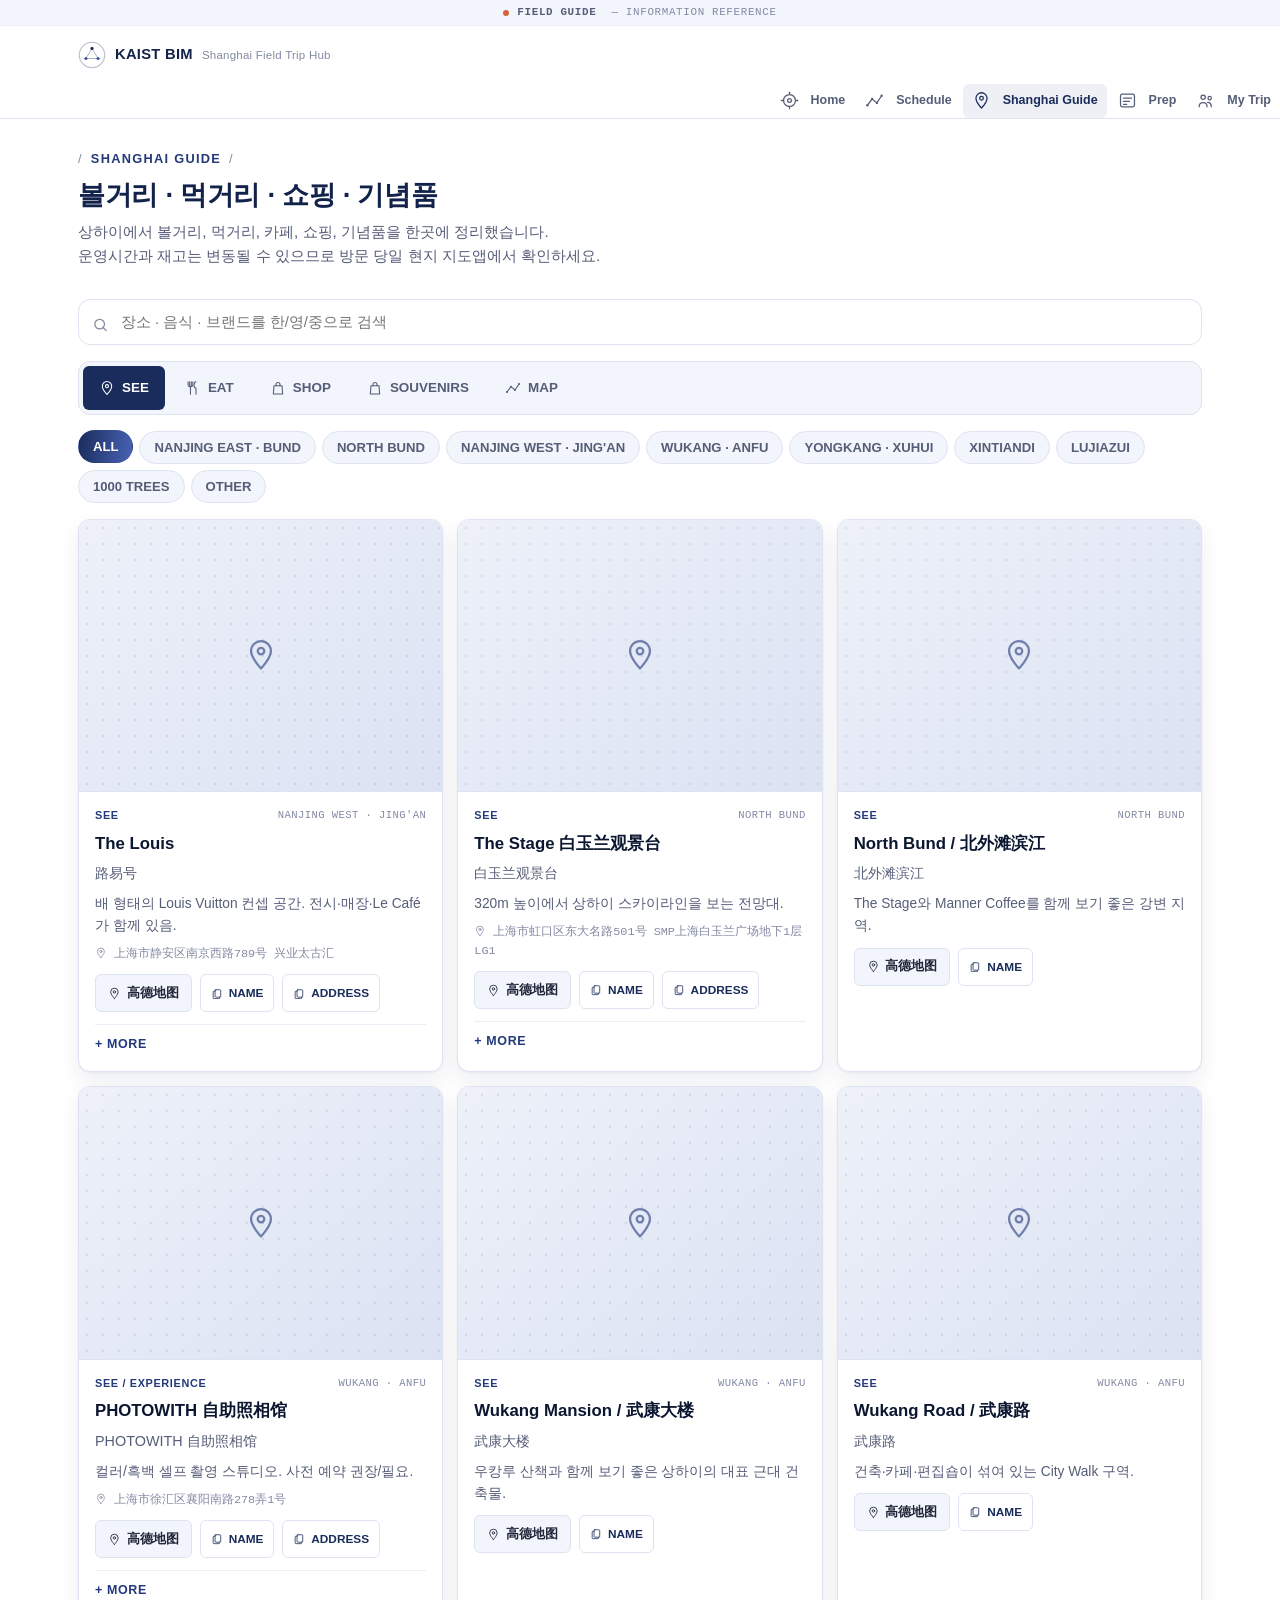
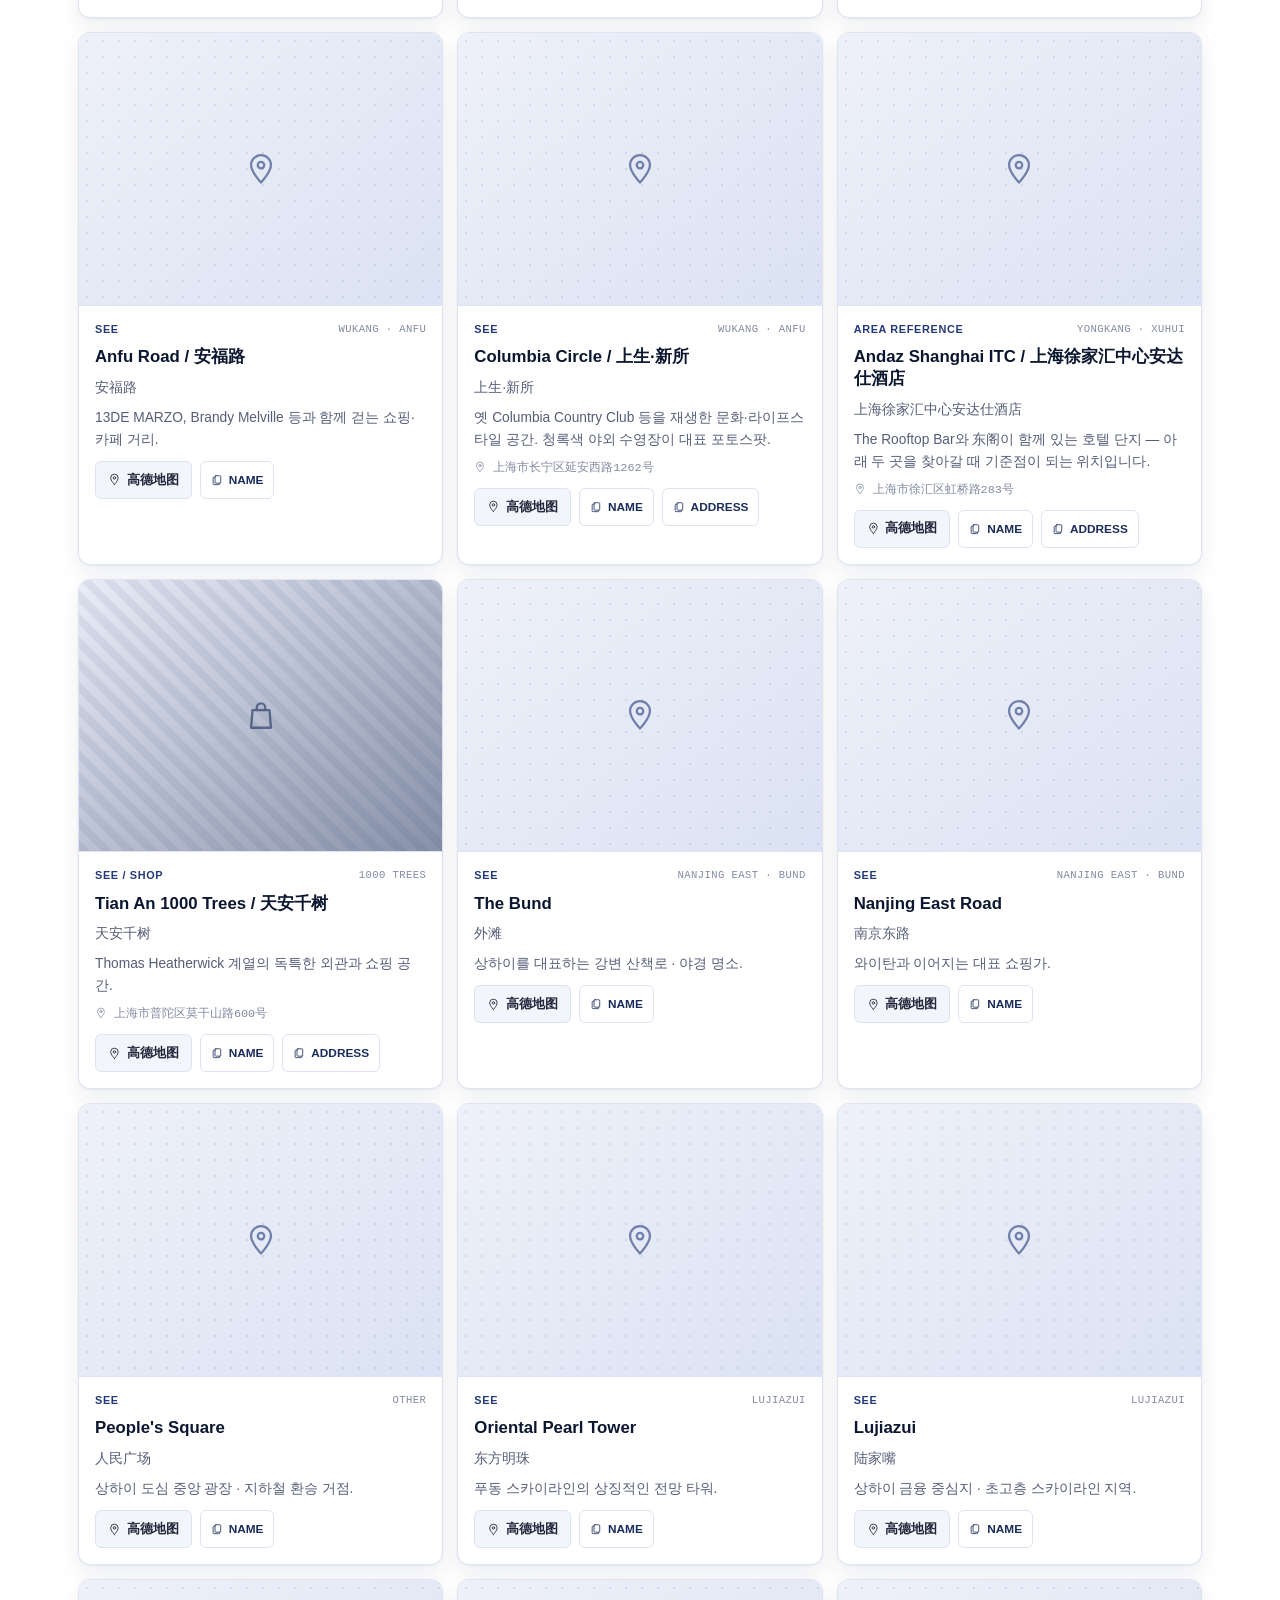
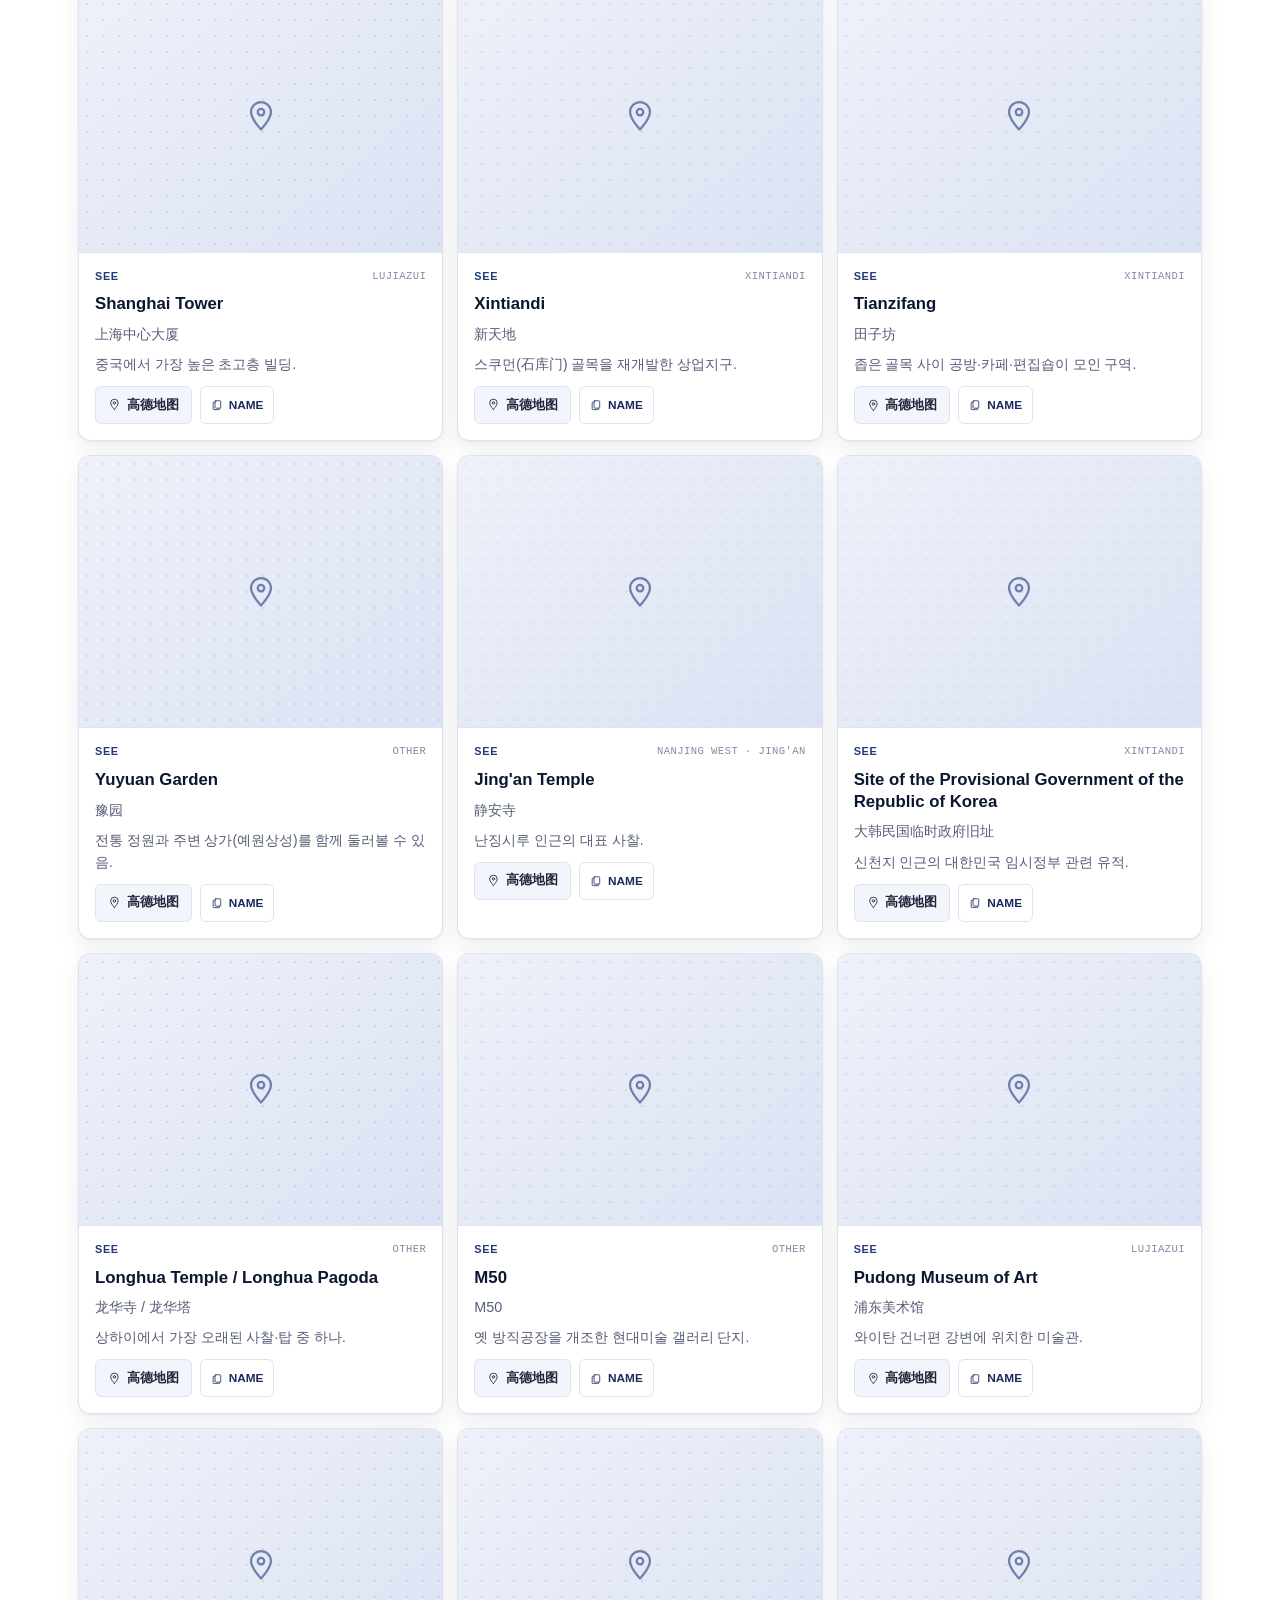
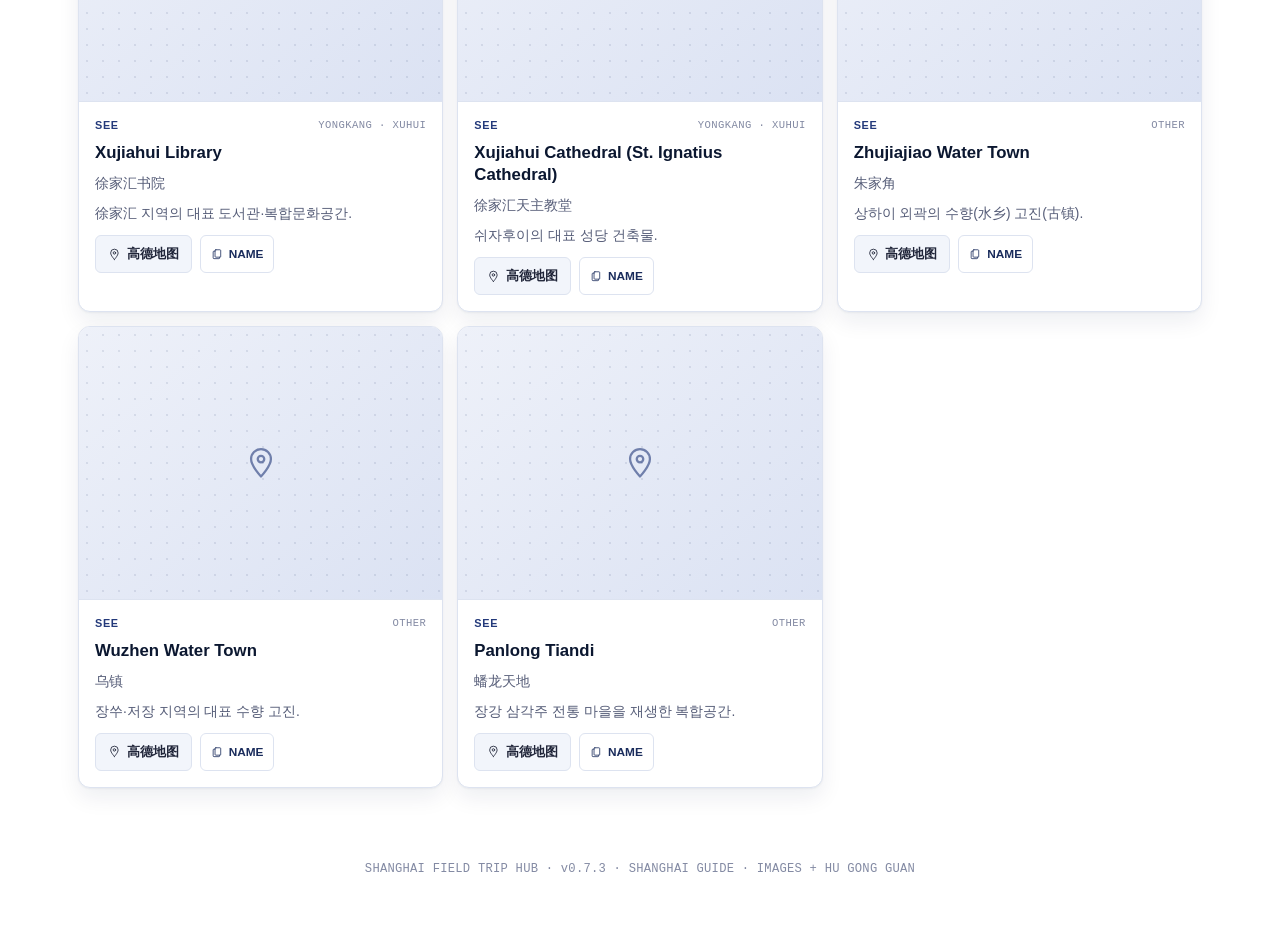
==== guide.html @ 6d6aee1d "Update Shanghai Guide to v0.7.3" ====
<!doctype html>
<html lang="ko">
<head>
<meta charset="UTF-8" />
<meta name="viewport" content="width=device-width, initial-scale=1, maximum-scale=5" />
<title>Shanghai Guide · KAIST BIM Shanghai Field Trip Hub</title>
<meta name="theme-color" content="#ffffff" />
<link rel="icon" href="data:image/svg+xml,%3Csvg xmlns=%27http://www.w3.org/2000/svg%27 viewBox=%270 0 100 100%27%3E%3Ccircle cx=%2750%27 cy=%2750%27 r=%2746%27 fill=%27%23ffffff%27 stroke=%27%231a2c5c%27 stroke-width=%274%27/%3E%3Ccircle cx=%2750%27 cy=%2730%27 r=%277%27 fill=%27%231a2c5c%27/%3E%3Ccircle cx=%2728%27 cy=%2770%27 r=%277%27 fill=%27%234863b5%27/%3E%3Ccircle cx=%2772%27 cy=%2770%27 r=%277%27 fill=%27%234863b5%27/%3E%3C/svg%3E" />
<link rel="stylesheet" href="css/style.css" />
</head>
<body data-page="guide">
<a class="skip-link" href="#main">본문 바로가기</a>

<div class="demo-strip"><span class="demo-strip__dot"></span><strong>FIELD GUIDE</strong>&nbsp;— Information Reference</div>

<header class="site-header">
  <div class="site-header__bar">
    <a class="brand" href="index.html">
      <span class="brand__mark" data-brand-mark></span>
      <span class="brand__text">KAIST BIM</span>
      <span class="brand__sub">Shanghai Field Trip Hub</span>
    </a>
    <button class="nav-toggle" data-nav-toggle aria-label="메뉴 열기" aria-expanded="false"></button>
  </div>
  <nav class="site-nav" data-site-nav aria-label="주요 메뉴"><ul class="site-nav__list"></ul></nav>
</header>

<main id="main" class="container">
  <div class="page-head">
    <div class="kicker">SHANGHAI GUIDE</div>
    <h1>볼거리 · 먹거리 · 쇼핑 · 기념품</h1>
    <p class="page-head__desc">상하이에서 볼거리, 먹거리, 카페, 쇼핑, 기념품을 한곳에 정리했습니다.<br>운영시간과 재고는 변동될 수 있으므로 방문 당일 현지 지도앱에서 확인하세요.</p>
  </div>

  <div class="guide-search">
    <span class="guide-search__icon"><svg viewBox="0 0 24 24" fill="none" stroke="currentColor" stroke-width="1.8" stroke-linecap="round"><circle cx="10.8" cy="10.8" r="6.8"/><line x1="20" y1="20" x2="15.6" y2="15.6"/></svg></span>
    <input type="search" id="guide-search" placeholder="장소 · 음식 · 브랜드를 한/영/중으로 검색" autocomplete="off" />
  </div>

  <div class="tabbar" id="guide-tabbar"></div>

  <div id="panel-see" class="tabpanel">
    <div class="filter-bar" id="see-area-filter"></div>
    <div class="guide-grid" id="see-root"></div>
  </div>

  <div id="panel-eat" class="tabpanel">
    <div class="filter-bar filter-bar--sub" id="eat-type-filter"></div>
    <div class="filter-bar" id="eat-area-filter"></div>
    <div class="guide-grid" id="eat-root"></div>
  </div>

  <div id="panel-shop" class="tabpanel">
    <div class="filter-bar" id="shop-area-filter"></div>
    <div class="guide-grid" id="shop-root"></div>
  </div>

  <div id="panel-souvenirs" class="tabpanel">
    <div class="guide-grid" id="souvenir-root"></div>
  </div>

  <div id="panel-map" class="tabpanel">
    <p class="guide-map__note">정확한 축척 지도가 아니라, 장소들의 상대적인 위치와 지역 묶음을 이해하기 위한 스케매틱 지도입니다. 핀을 누르면 해당 지역의 장소를 아래에서 볼 수 있습니다.</p>
    <div class="guide-map-wrap"><svg id="guide-map-svg" viewBox="0 0 800 560" xmlns="http://www.w3.org/2000/svg"></svg></div>
    <div id="map-result-head" class="guide-map__result-head" style="display:none;"></div>
    <div class="guide-grid" id="map-result-root"></div>
  </div>
</main>

<footer class="site-footer">SHANGHAI FIELD TRIP HUB · v0.7.3 · SHANGHAI GUIDE · IMAGES + HU GONG GUAN</footer>
<nav class="bottom-nav" data-bottom-nav aria-label="주요 메뉴 (모바일)"></nav>

<script src="js/config.js"></script>
<script src="js/data-guide.js"></script>
<script src="js/main.js"></script>
<script>
  // ============================================================
  // Shanghai Guide FINAL QA (v0.7.1) — 정보공유형 가이드
  // js/data-trip.js가 아니라 js/data-guide.js(GUIDE_SPOTS/GUIDE_SOUVENIRS/
  // GUIDE_RESEARCH_NOTES/GUIDE_RESEARCH_NOTES_EXTENDED)만 읽습니다.
  // CANDIDATE/후보/SAMPLE/TBD/VERIFY/NOT CONFIRMED 등 일정 확정 여부를
  // 뜻하는 표현은 이 화면에서 쓰지 않습니다 — Guide는 일정관리 페이지가
  // 아닙니다.
  // v0.7.1 QA 변경점: 한국어 별칭(aliases) 검색, 高德地图 URI API 링크,
  // COPY NAME/ADDRESS 버튼 분리, #spot=<id> 딥링크, 카테고리별 placeholder.
  // ============================================================

  const GUIDE_TABS = [
    { id: "see", label: "SEE", icon: "pin" },
    { id: "eat", label: "EAT", icon: "fork" },
    { id: "shop", label: "SHOP", icon: "bag" },
    { id: "souvenirs", label: "SOUVENIRS", icon: "bag" },
    { id: "map", label: "MAP", icon: "route" },
  ];

  let activeGuideTab = "see";
  let activeArea = "ALL";
  let activeEatType = "ALL";
  let searchQuery = "";
  let activeMapArea = null;

  // ---------- 검색 대상 문자열 (한/영/중 + 한국어 별칭 + 대표메뉴) ----------
  function spotSearchText(spot) {
    return [
      spot.name, spot.name_ko, spot.name_zh, spot.note, spot.tip,
      Array.isArray(spot.aliases) ? spot.aliases.join(" ") : spot.aliases,
      Array.isArray(spot.signature) ? spot.signature.join(" ") : spot.signature,
      Array.isArray(spot.keywords) ? spot.keywords.join(" ") : spot.keywords,
    ].filter(Boolean).join(" ").toLowerCase();
  }
  function matchesSearch(spot) {
    if (!searchQuery) return true;
    return spotSearchText(spot).includes(searchQuery);
  }

  // ---------- 高德地图 URI API (API KEY 없이 검색 실행) ----------
  // PC에서는 高德地图 웹 검색, 모바일에서는 설치된 高德地图 APP 실행을 시도합니다.
  // keyword는 가능하면 "중국어 상호명 + 주소"를 함께 사용합니다.
  function amapSearchUrl(spot) {
    const nameZh = spot.name_zh || "";
    const addr = spot.address || "";
    let keyword = [nameZh, addr].filter(Boolean).join(" ");
    if (!keyword) keyword = spot.name ? spot.name + " 上海" : "";
    if (!keyword) return "";
    const params = new URLSearchParams({
      keyword: keyword,
      city: "310000", // 上海 행정구역코드(adcode) — 고정값
      view: "map",
      src: "bimfieldtrip",
      callnative: "1",
    });
    return "https://uri.amap.com/search?" + params.toString();
  }

  // ---------- 사진 자리 (실제 사진 없으면 카테고리별로 구분되는 플레이스홀더) ----------
  // SEE/CAFE/RESTAURANT/DESSERT/SHOP/BAR가 서로 다른 톤(기존 navy/white
  // 팔레트 내)과 아이콘을 갖도록 구분합니다 — 모든 카드가 똑같아 보이지 않게.
  const GUIDE_PLACEHOLDER_ICON = {
    see: '<svg viewBox="0 0 24 24" fill="none" stroke="currentColor" stroke-width="1.6" stroke-linecap="round" stroke-linejoin="round"><path d="M12 21.5s7-7.3 7-12.3a7 7 0 1 0-14 0c0 5 7 12.3 7 12.3z"/><circle cx="12" cy="9.2" r="2.3"/></svg>',
    shop: '<svg viewBox="0 0 24 24" fill="none" stroke="currentColor" stroke-width="1.6" stroke-linecap="round" stroke-linejoin="round"><path d="M6 8.5h12l1 12.5H5L6 8.5z"/><path d="M9 8.5V6.8a3 3 0 0 1 6 0v1.7"/></svg>',
    restaurant: '<svg viewBox="0 0 24 24" fill="none" stroke="currentColor" stroke-width="1.6" stroke-linecap="round" stroke-linejoin="round"><path d="M7 2.5v7.5M9.4 2.5v7.5M7 10a2.4 2.4 0 0 1-2.4-2.4V2.5M9.4 10a2.4 2.4 0 0 0 2.4-2.4V2.5M8.2 10v11.5"/><path d="M16.5 2.5c-1.8 0-3 2-3 5s1.2 4.6 3 4.6V21.5"/></svg>',
    cafe: '<svg viewBox="0 0 24 24" fill="none" stroke="currentColor" stroke-width="1.6" stroke-linecap="round" stroke-linejoin="round"><path d="M4.5 8.5h13v6a5 5 0 0 1-5 5h-3a5 5 0 0 1-5-5v-6z"/><path d="M17.5 9.5h1.5a2.7 2.7 0 0 1 0 5.4h-1.2"/><path d="M8 4.2c-.6.7-.6 1.3 0 2M11.5 4.2c-.6.7-.6 1.3 0 2"/></svg>',
    dessert: '<svg viewBox="0 0 24 24" fill="none" stroke="currentColor" stroke-width="1.6" stroke-linecap="round" stroke-linejoin="round"><path d="M5 11.5h14l-1.4 8.2a1.6 1.6 0 0 1-1.6 1.3H8a1.6 1.6 0 0 1-1.6-1.3L5 11.5z"/><path d="M6.5 11.5a5.5 5.5 0 0 1 11 0"/><path d="M12 3.2v2.4M9 4.4l.6 1.6M15 4.4l-.6 1.6"/></svg>',
    bar: '<svg viewBox="0 0 24 24" fill="none" stroke="currentColor" stroke-width="1.6" stroke-linecap="round" stroke-linejoin="round"><path d="M5 4h14l-6 8.4v6.6h3M13 19h-6"/><path d="M10 12.4V19"/></svg>',
  };
  function guidePlaceholderKind(spot) {
    if (spot.tab === "eat" || (spot.tabs || []).includes("eat")) return spot.eatType || "restaurant";
    if (spot.tab === "shop" || (spot.tabs || []).includes("shop")) return "shop";
    return "see";
  }
  function guidePlaceholderHtml(spot) {
    const kind = guidePlaceholderKind(spot);
    const svg = GUIDE_PLACEHOLDER_ICON[kind] || GUIDE_PLACEHOLDER_ICON.see;
    return `<div class="guide-card__photo guide-card__photo--${kind}">${svg}</div>`;
  }
  // v0.7.3 — 재사용 라이선스가 확인된 Wikimedia Commons 사진을 직접 표시합니다. 크레딧은 사진 우하단의 작은
  // "Photo: Author · License" 한 줄이며, 누르면 Wikimedia Commons file page가 새 탭에서
  // 열립니다. image_context(예: "AREA VIEW")가 있으면 사진 좌상단에 라벨을 표시해
  // 매장 자체 사진으로 오해되지 않게 합니다.
  function guideCreditText(spot) {
    const lic = spot.image_license || "";
    const cr = spot.image_credit || "";
    // CC0 / Public Domain은 저작자 표기 의무가 없으므로 라이선스명만 간단히 표시.
    if (/^(cc0|public domain)$/i.test(lic)) return lic;
    return [cr, lic].filter(Boolean).join(" · ");
  }
  function guidePhotoHtml(spot) {
    if (!spot.image) return guidePlaceholderHtml(spot);
    const credit = guideCreditText(spot);
    const creditHtml = credit
      ? (spot.image_source_url
          ? `<a class="guide-card__credit" href="${escapeAttr(spot.image_source_url)}" target="_blank" rel="noopener noreferrer" title="Wikimedia Commons">${escapeAttr(credit)}</a>`
          : `<span class="guide-card__credit">${escapeAttr(credit)}</span>`)
      : "";
    const ctxHtml = spot.image_context
      ? `<span class="guide-card__img-context">${escapeAttr(spot.image_context)}</span>`
      : "";
    return `<div class="guide-card__photo guide-card__photo--img" data-photo-spot="${escapeAttr(spot.id)}"><img src="${escapeAttr(spot.image)}" alt="${escapeAttr(spot.image_alt || spot.name)}" loading="lazy" decoding="async" />${ctxHtml}${creditHtml}</div>`;
  }
  // 이미지 파일이 없거나 로드에 실패하면 깨진 이미지 대신 기존 category placeholder로 되돌립니다.
  document.addEventListener("error", (ev) => {
    const img = ev.target;
    if (!img || img.tagName !== "IMG") return;
    const wrap = img.closest && img.closest(".guide-card__photo--img");
    if (!wrap) return;
    const spot = GUIDE_SPOTS.find((s) => s.id === wrap.getAttribute("data-photo-spot"));
    if (spot) wrap.outerHTML = guidePlaceholderHtml(spot);
  }, true);

  // ---------- 카드 MORE(details) 안 항목들 ----------
  function guideMoreRowsHtml(spot) {
    const rows = [];
    if (spot.signature) {
      const sig = Array.isArray(spot.signature) ? spot.signature.join(" · ") : spot.signature;
      rows.push(`<div class="guide-card__more-row"><dt>대표 메뉴 · 무엇을 사는 곳</dt><dd>${sig}</dd></div>`);
    }
    if (spot.tip) rows.push(`<div class="guide-card__more-row"><dt>여행자 팁</dt><dd>${spot.tip}</dd></div>`);
    if (spot.reservationNote) rows.push(`<div class="guide-card__more-row"><dt>웨이팅 · 예약 참고</dt><dd>${spot.reservationNote}</dd></div>`);
    if (spot.hours) rows.push(`<div class="guide-card__more-row"><dt>영업시간</dt><dd>${spot.hours} <span class="text-faint">(변동 가능 · 당일 확인)</span></dd></div>`);
    if (spot.metro) rows.push(`<div class="guide-card__more-row"><dt>지하철</dt><dd>${spot.metro}</dd></div>`);
    if (spot.keywords && spot.keywords.length) rows.push(`<div class="guide-card__more-row"><dt>키워드</dt><dd>${spot.keywords.join(" · ")}</dd></div>`);
    return rows.join("");
  }

  // ---------- 공용 Guide 카드 템플릿 ----------
  function guideCardHtml(spot) {
    const mapUrl = amapSearchUrl(spot);
    const moreRows = guideMoreRowsHtml(spot);
    // COPY NAME(중국어명) / COPY ADDRESS(주소) — 없는 값은 버튼 자체를 숨김.
    // 택시기사님께 보여주거나 현지 지도앱 검색에 바로 쓸 수 있도록 분리.
    const copyButtons = [
      spot.name_zh ? `<button class="copy-btn copy-btn--sm" type="button" data-copy="${escapeAttr(spot.name_zh)}">${icon("copy")}<span>NAME</span></button>` : "",
      spot.address ? `<button class="copy-btn copy-btn--sm" type="button" data-copy="${escapeAttr(spot.address)}">${icon("copy")}<span>ADDRESS</span></button>` : "",
    ].filter(Boolean).join("");
    return `
      <article class="guide-card" id="card-${escapeAttr(spot.id)}">
        ${guidePhotoHtml(spot)}
        <div class="guide-card__body">
          <div class="guide-card__top">
            <div class="guide-card__category">${spot.category}</div>
            <div class="guide-card__area">${spot.area}</div>
          </div>
          <div class="guide-card__name">${spot.name}</div>
          ${spot.name_zh ? `<div class="guide-card__name-zh">${spot.name_zh}</div>` : ""}
          ${spot.note ? `<div class="guide-card__note">${spot.note}</div>` : ""}
          ${spot.address ? `<div class="guide-card__addr">${icon("pin")} ${spot.address}</div>` : ""}
          <div class="guide-card__actions">
            ${mapUrl ? `<a class="btn btn--sm" href="${mapUrl}" target="_blank" rel="noopener">${icon("pin")}<span>高德地图</span></a>` : ""}
            ${copyButtons}
          </div>
          ${moreRows ? `<details class="guide-card__more"><summary>&nbsp;</summary><div class="guide-card__more-body">${moreRows}</div></details>` : ""}
        </div>
      </article>
    `;
  }

  function emptyBoxHtml(msg) {
    return `<div class="placeholder-box">${msg}</div>`;
  }

  // ---------- AREA 필터 바 (SEE/EAT/SHOP 공용) ----------
  function areaFilterBarHtml() {
    return ["ALL", ...AREA_CLUSTERS.map((c) => c.id), AREA_OTHER].map(
      (a) => `<button class="filter-chip ${a === activeArea ? "is-active" : ""}" data-area="${escapeAttr(a)}" type="button"><span>${a}</span></button>`
    ).join("");
  }
  function renderAreaFilterBars() {
    ["see-area-filter", "eat-area-filter", "shop-area-filter"].forEach((elId) => {
      const el = document.getElementById(elId);
      if (!el) return;
      el.innerHTML = areaFilterBarHtml();
      el.querySelectorAll("[data-area]").forEach((btn) => {
        btn.addEventListener("click", () => { activeArea = btn.getAttribute("data-area"); renderAreaFilterBars(); renderActiveTabList(); });
      });
    });
  }

  // ---------- EAT 서브필터 ----------
  function renderEatTypeFilter() {
    const el = document.getElementById("eat-type-filter");
    el.innerHTML = EAT_TYPES.map(
      (t) => `<button class="filter-chip ${t === activeEatType ? "is-active" : ""}" data-eat-type="${t}" type="button">${icon("fork")}<span>${t}</span></button>`
    ).join("");
    el.querySelectorAll("[data-eat-type]").forEach((btn) => {
      btn.addEventListener("click", () => { activeEatType = btn.getAttribute("data-eat-type"); renderEatTypeFilter(); renderEat(); });
    });
  }

  // ---------- 탭별 목록 필터링 + 렌더 ----------
  function spotsForTab(tabId) {
    return GUIDE_SPOTS.filter((s) => (s.tabs || [s.tab]).includes(tabId));
  }
  function applyAreaFilter(list) {
    if (activeArea === "ALL") return list;
    return list.filter((s) => s.area === activeArea);
  }
  function applySearch(list) {
    return list.filter(matchesSearch);
  }

  function renderSee() {
    let list = applySearch(applyAreaFilter(spotsForTab("see")));
    document.getElementById("see-root").innerHTML = list.length ? list.map(guideCardHtml).join("") : emptyBoxHtml("조건에 맞는 장소가 없습니다.");
  }
  function renderEat() {
    let list = spotsForTab("eat");
    if (activeEatType !== "ALL") list = list.filter((s) => (s.eatType || "").toUpperCase() === activeEatType);
    list = applySearch(applyAreaFilter(list));
    document.getElementById("eat-root").innerHTML = list.length ? list.map(guideCardHtml).join("") : emptyBoxHtml("조건에 맞는 식당·카페가 없습니다.");
  }
  function renderShop() {
    let list = applySearch(applyAreaFilter(spotsForTab("shop")));
    document.getElementById("shop-root").innerHTML = list.length ? list.map(guideCardHtml).join("") : emptyBoxHtml("조건에 맞는 매장이 없습니다.");
  }

  // ---------- SOUVENIRS ----------
  function souvenirCardHtml(item) {
    const shops = (item.shop_ids || []).map((id) => GUIDE_SPOTS.find((s) => s.id === id)).filter(Boolean);
    return `
      <article class="guide-card">
        <div class="guide-card__body">
          <div class="guide-card__top">
            <div class="guide-card__category">SOUVENIR</div>
          </div>
          <div class="guide-card__name">${item.name}</div>
          ${item.note ? `<div class="guide-card__note">${item.note}</div>` : ""}
          <div class="guide-card__note">${shops.length ? "구매처: " + shops.map((s) => s.name).join(", ") : "구매처: 상하이 현지 매장 (지점은 방문 당일 확인)"}</div>
        </div>
      </article>
    `;
  }
  function renderSouvenirs() {
    const q = searchQuery;
    const list = GUIDE_SOUVENIRS.filter((item) => !q || (item.name + " " + (item.note || "")).toLowerCase().includes(q));
    document.getElementById("souvenir-root").innerHTML = list.length ? list.map(souvenirCardHtml).join("") : emptyBoxHtml("조건에 맞는 기념품이 없습니다.");
  }

  // ---------- MAP ----------
  function renderGuideMap() {
    const svg = document.getElementById("guide-map-svg");
    const pins = AREA_CLUSTERS.map((c) => {
      const count = GUIDE_SPOTS.filter((s) => s.area === c.id).length;
      const active = activeMapArea === c.id ? "is-active" : "";
      return `
        <g class="guide-map__pin ${active}" data-map-area="${escapeAttr(c.id)}">
          <circle class="dot" cx="${c.x}" cy="${c.y}" r="9"/>
          <text class="pin-label" x="${c.x}" y="${c.y - 16}" text-anchor="middle">${c.label}</text>
          <text class="pin-count" x="${c.x}" y="${c.y + 24}" text-anchor="middle">${count}곳</text>
        </g>`;
    }).join("");
    svg.innerHTML = `
      <rect x="0" y="0" width="800" height="560" fill="none"/>
      <path d="M 120 60 C 260 120, 560 90, 700 220 C 760 300, 620 430, 420 480 C 260 520, 120 460, 90 340 C 70 220, 90 120, 120 60 Z" fill="#eef1f9" stroke="#dde3f0" stroke-width="1.5"/>
      <path d="M 560 60 L 620 500" stroke="#c9d3ea" stroke-width="10" opacity="0.6"/>
      ${pins}
    `;
    svg.querySelectorAll("[data-map-area]").forEach((g) => {
      g.addEventListener("click", () => {
        const area = g.getAttribute("data-map-area");
        activeMapArea = activeMapArea === area ? null : area;
        renderGuideMap();
        renderMapResult();
      });
    });
  }
  function renderMapResult() {
    const head = document.getElementById("map-result-head");
    const root = document.getElementById("map-result-root");
    if (!activeMapArea) {
      head.style.display = "none";
      root.innerHTML = "";
      return;
    }
    head.style.display = "block";
    head.textContent = activeMapArea + " · 이 지역의 장소";
    const list = GUIDE_SPOTS.filter((s) => s.area === activeMapArea);
    root.innerHTML = list.length ? list.map(guideCardHtml).join("") : emptyBoxHtml("이 지역에 등록된 장소가 없습니다.");
  }

  // ---------- 탭 전환 ----------
  function renderGuideTabbar() {
    const el = document.getElementById("guide-tabbar");
    el.innerHTML = GUIDE_TABS.map((t) => `<button class="tabbar__btn ${t.id === activeGuideTab ? "is-active" : ""}" data-guide-tab="${t.id}" type="button">${icon(t.icon)}<span>${t.label}</span></button>`).join("");
    el.querySelectorAll("[data-guide-tab]").forEach((btn) => {
      btn.addEventListener("click", () => { activeGuideTab = btn.getAttribute("data-guide-tab"); location.hash = activeGuideTab; showActiveGuidePanel(); });
    });
  }
  function showActiveGuidePanel() {
    document.querySelectorAll(".tabpanel").forEach((p) => p.classList.remove("is-active"));
    const panel = document.getElementById("panel-" + activeGuideTab);
    if (panel) panel.classList.add("is-active");
    renderGuideTabbar();
  }
  function renderActiveTabList() {
    if (activeGuideTab === "see") renderSee();
    else if (activeGuideTab === "eat") renderEat();
    else if (activeGuideTab === "shop") renderShop();
    else if (activeGuideTab === "souvenirs") renderSouvenirs();
  }

  // ---------- 특정 spot 딥링크 (#spot=<id>) ----------
  // 향후 Schedule 등 다른 화면에서 실제 확정 장소를 Guide 카드로 바로 연결할 때
  // 쓰기 위한 준비입니다. 이번 라운드에서 Schedule 쪽에 실제로 링크를 걸지는
  // 않았습니다 — Guide 쪽 지원만 미리 만들어 둡니다.
  function goToSpotDeepLink(spotId) {
    const spot = GUIDE_SPOTS.find((s) => s.id === spotId);
    if (!spot) return false;
    const tab = (spot.tabs || [spot.tab])[0];
    if (!["see", "eat", "shop"].includes(tab)) return false;

    activeGuideTab = tab;
    activeArea = "ALL"; // area 필터에 가려 안 보이는 일이 없도록 초기화
    if (tab === "eat") activeEatType = "ALL";

    renderAreaFilterBars();
    renderEatTypeFilter();
    renderActiveTabList();
    showActiveGuidePanel();

    requestAnimationFrame(() => {
      const el = document.getElementById("card-" + spotId);
      if (!el) return;
      el.scrollIntoView({ behavior: "smooth", block: "center" });
      el.classList.add("is-deep-linked");
      setTimeout(() => el.classList.remove("is-deep-linked"), 2200);
    });
    return true;
  }

  function handleHashRoute() {
    const raw = (location.hash || "#see").replace("#", "");
    if (raw.indexOf("spot=") === 0) {
      const spotId = decodeURIComponent(raw.slice("spot=".length));
      if (goToSpotDeepLink(spotId)) return;
    }
    activeGuideTab = GUIDE_TABS.some((t) => t.id === raw) ? raw : "see";
    showActiveGuidePanel();
  }

  function initGuide() {
    renderAreaFilterBars();
    renderEatTypeFilter();
    renderSee();
    renderEat();
    renderShop();
    renderSouvenirs();
    renderGuideMap();
    renderMapResult();
    handleHashRoute();

    document.getElementById("guide-search").addEventListener("input", (e) => {
      searchQuery = e.target.value.trim().toLowerCase();
      renderSee(); renderEat(); renderShop(); renderSouvenirs();
    });

    // #see / #eat / #shop / #souvenirs / #map 기존 동작 + #spot=<id> 딥링크 모두 지원
    window.addEventListener("hashchange", handleHashRoute);
  }

  document.addEventListener("DOMContentLoaded", initGuide);
</script>
</body>
</html>
---- css/style.css ----
/* ==========================================================================
   SHANGHAI FIELD TRIP HUB — "BIO EXPEDITION OS" design system (v0.3)

   Concept: KAIST BIM students on a Bio Innovation field expedition to
   Shanghai. Visual language = precision grid + molecular network (BIM) +
   travel route / boarding pass (Field Trip) + skyline silhouette (Shanghai).

   v0.3: "Bright KAIST BIM Shanghai Field Guide" — White canvas + Navy as the
   single dominant color, thin lines, clean sans typography. Monospace is
   now reserved for small metadata only (DAY 02 / DEMO / TBD / times / counts).
   No external fonts/icons/CDN — system font stack + inline SVG only.
   ========================================================================== */

:root {
  /* ---- Core surfaces (white canvas) ---- */
  --bg: #ffffff;
  --bg-soft: #f2f5fb;
  --surface: #ffffff;
  --line: #dde3f0;
  --line-soft: #ebeef7;

  /* ---- Navy (the one dominant color) ---- */
  --navy-950: #0b1730;
  --navy-900: #12224a;
  --navy-800: #1a2c5c;
  --navy-700: #23397a;
  --navy-600: #2c4590;
  --navy-500: #4863b5;

  /* ---- Ink (body text, dark gray-navy) ---- */
  --ink: #1f2438;
  --ink-dim: #565d78;
  --ink-faint: #838aa3;

  /* ---- Signal colors (kept as aliases so existing rules/inline styles
     resolve to the new palette without touching every reference) ---- */
  --violet: var(--navy-700);
  --violet-strong: var(--navy-800);
  --cyan: var(--navy-700);
  --coral: #d9603f;
  --mint: #1f8f63;
  --amber: #b9790a;

  --grad-signal: linear-gradient(100deg, var(--navy-800) 0%, var(--navy-500) 100%);

  /* ---- Status ---- */
  --confirmed: var(--mint);
  --confirmed-bg: rgba(31, 143, 99, 0.10);
  --tbd: var(--amber);
  --tbd-bg: rgba(185, 121, 10, 0.10);
  --demo: #5b6278;
  --demo-bg: #eef0f6;

  --radius-sm: 6px;
  --radius-md: 12px;
  --radius-lg: 22px;

  --shadow-card: 0 1px 2px rgba(20,32,70,0.05), 0 10px 22px rgba(20,32,70,0.07);
  --shadow-lift: 0 16px 34px rgba(20,32,70,0.16);

  --header-h: 58px;
  --strip-h: 26px;
  --bottom-nav-h: 62px;
  --max-width: 1160px;

  --font-display: -apple-system, BlinkMacSystemFont, "Segoe UI", "Apple SD Gothic Neo",
    "Malgun Gothic", "Noto Sans KR", "PingFang SC", "Microsoft YaHei", Arial, sans-serif;
  --font-mono: ui-monospace, "SF Mono", "Cascadia Mono", "JetBrains Mono", Consolas,
    "Noto Sans Mono CJK KR", monospace;
}

* { box-sizing: border-box; }
html { -webkit-text-size-adjust: 100%; scroll-behavior: smooth; }

/* Default inline-icon sizing: every ICONS[] svg (viewBox 0 0 24 24) scales with
   its surrounding text unless a more specific rule below overrides it. */
svg { width: 1em; height: 1em; flex-shrink: 0; display: inline-block; vertical-align: -0.15em; }

body {
  margin: 0;
  font-family: var(--font-display);
  background: var(--bg);
  color: var(--ink);
  line-height: 1.6;
  font-size: 16px;
  padding-bottom: calc(var(--bottom-nav-h) + 24px);
}
@media (min-width: 860px) { body { padding-bottom: 40px; } }

a { color: inherit; }
h1, h2, h3, h4 { line-height: 1.2; margin: 0 0 8px; letter-spacing: -0.01em; }
p { margin: 0 0 12px; }
ul { margin: 0; padding-left: 1.1em; }
button, input, select { font-family: inherit; font-size: 1rem; color: inherit; }
::selection { background: var(--navy-700); color: #fff; }

.container { max-width: var(--max-width); margin: 0 auto; padding: 0 18px; }
.mono { font-family: var(--font-mono); }
.text-muted { color: var(--ink-dim); }
.text-faint { color: var(--ink-faint); }
.mt-0 { margin-top: 0; }

.skip-link {
  position: absolute; left: -999px; top: 0;
  background: var(--navy-800); color: #fff; padding: 10px 16px;
  border-radius: 0 0 8px 0; z-index: 300;
}
.skip-link:focus { left: 0; }

/* ---------- DEMO strip (site-wide, slim) ---------- */
.demo-strip {
  height: var(--strip-h);
  display: flex; align-items: center; justify-content: center;
  background: var(--bg-soft);
  border-bottom: 1px solid var(--line-soft);
  font-family: var(--font-mono);
  font-size: 0.68rem;
  letter-spacing: 0.06em;
  color: var(--ink-faint);
  text-transform: uppercase;
  gap: 8px;
  position: sticky; top: 0; z-index: 101;
}
.demo-strip__dot {
  width: 6px; height: 6px; border-radius: 50%;
  background: var(--coral);
  animation: pulse-dot 2.2s ease-in-out infinite;
  flex-shrink: 0;
}
.demo-strip strong { color: var(--ink-dim); font-weight: 700; }

/* ---------- Header / Nav ---------- */
.site-header {
  position: sticky; top: var(--strip-h); z-index: 100;
  background: rgba(255, 255, 255, 0.9);
  backdrop-filter: blur(10px);
  border-bottom: 1px solid var(--line);
}
.site-header__bar {
  max-width: var(--max-width); margin: 0 auto; height: var(--header-h);
  display: flex; align-items: center; justify-content: space-between;
  padding: 0 18px; gap: 12px;
}
.brand { display: flex; align-items: center; gap: 9px; text-decoration: none; min-width: 0; color: var(--navy-900); }
.brand__mark {
  width: 28px; height: 28px; flex-shrink: 0;
  display: flex; align-items: center; justify-content: center;
}
.brand__mark svg { width: 100%; height: 100%; }
.brand__text {
  font-weight: 800; font-size: 0.92rem; letter-spacing: 0.02em;
  color: var(--navy-900); white-space: nowrap;
  text-transform: uppercase;
}
.brand__sub {
  display: none; color: var(--ink-faint); font-size: 0.72rem;
  letter-spacing: 0.02em;
}

.nav-toggle {
  display: inline-flex; align-items: center; justify-content: center;
  width: 42px; height: 42px; border-radius: var(--radius-sm);
  border: 1px solid var(--line); background: var(--bg-soft);
  cursor: pointer; color: var(--navy-800);
}
.nav-toggle svg { width: 19px; height: 19px; }

.site-nav {
  display: none; position: absolute; top: var(--header-h); left: 0; right: 0;
  background: var(--surface); border-bottom: 1px solid var(--line);
  box-shadow: var(--shadow-lift);
}
.site-nav.is-open { display: block; }
.site-nav__list { list-style: none; margin: 0; padding: 8px; display: flex; flex-direction: column; gap: 2px; }
.site-nav__link {
  display: flex; align-items: center; gap: 12px; padding: 13px 14px;
  border-radius: var(--radius-sm); text-decoration: none; color: var(--ink-dim);
  font-weight: 700; font-size: 0.94rem;
}
.site-nav__link:hover { background: var(--bg-soft); color: var(--ink); }
.site-nav__link.is-active {
  background: var(--demo-bg); color: var(--navy-800);
}
.site-nav__icon { width: 19px; height: 19px; flex-shrink: 0; display: flex; }
.site-nav__icon svg { width: 100%; height: 100%; }
.site-nav__num { font-family: var(--font-mono); font-size: 0.7rem; color: var(--ink-faint); margin-left: auto; }

@media (min-width: 860px) {
  .brand__sub { display: inline; }
  .nav-toggle { display: none; }
  .site-nav { display: block; position: static; border-bottom: none; box-shadow: none; background: none; }
  .site-nav__list { flex-direction: row; flex-wrap: wrap; justify-content: flex-end; padding: 0; gap: 2px; }
  .site-nav__link { padding: 7px 9px; font-size: 0.78rem; white-space: nowrap; }
  .site-nav__num { display: none; }
}

/* ---------- Bottom nav (mobile field-use quick access) ---------- */
.bottom-nav {
  position: fixed; bottom: 0; left: 0; right: 0; z-index: 100;
  display: flex; justify-content: space-around;
  background: rgba(255, 255, 255, 0.94);
  backdrop-filter: blur(10px);
  border-top: 1px solid var(--line);
  padding: 6px 6px calc(6px + env(safe-area-inset-bottom, 0px));
}
.bottom-nav__link {
  flex: 1; display: flex; flex-direction: column; align-items: center; gap: 3px;
  padding: 6px 2px; text-decoration: none; color: var(--ink-faint);
  font-size: 0.66rem; font-weight: 700; letter-spacing: 0.02em; text-transform: uppercase;
  border-radius: var(--radius-sm); position: relative;
}
.bottom-nav__link svg { width: 21px; height: 21px; }
.bottom-nav__link.is-active { color: var(--navy-800); }
.bottom-nav__link.is-active::before {
  content: ""; position: absolute; top: -6px; width: 16px; height: 2px;
  border-radius: 2px; background: var(--navy-800);
}
@media (min-width: 860px) { .bottom-nav { display: none; } }

/* ---------- Kicker / page head ---------- */
.page-head { padding: 26px 0 14px; position: relative; }
.kicker {
  display: inline-flex; align-items: center; gap: 8px;
  font-size: 0.8rem; font-weight: 700;
  letter-spacing: 0.1em; text-transform: uppercase;
  color: var(--navy-700); margin-bottom: 10px;
}
.kicker::before, .kicker::after { content: "/"; color: var(--ink-faint); font-weight: 400; }
.page-head h1 {
  font-size: 1.7rem; font-weight: 800; letter-spacing: -0.01em; color: var(--navy-900);
}
.page-head__desc { color: var(--ink-dim); font-size: 0.95rem; max-width: 62ch; }

/* ---------- Numbered manifest section headers ---------- */
.manifest-title {
  display: flex; align-items: baseline; gap: 10px;
  font-weight: 800;
  font-size: 0.9rem; letter-spacing: 0.02em; text-transform: uppercase;
  color: var(--navy-900); margin: 30px 0 12px;
}
.manifest-title__num { font-family: var(--font-mono); color: var(--navy-600); font-weight: 700; }
.manifest-title__line { flex: 1; height: 1px; background: var(--line); }

/* ---------- Tags / status chips (small, not loud) ---------- */
.tag {
  display: inline-flex; align-items: center; gap: 5px;
  padding: 3px 9px; border-radius: 999px;
  font-family: var(--font-mono); font-size: 0.66rem; font-weight: 700;
  letter-spacing: 0.05em; text-transform: uppercase; white-space: nowrap;
  border: 1px solid transparent;
}
.tag--confirmed { background: var(--confirmed-bg); color: var(--confirmed); }
.tag--candidate { background: rgba(72,99,181,0.12); color: var(--navy-700); }
.tag--tbd { background: var(--tbd-bg); color: var(--tbd); }
.tag--demo { background: var(--demo-bg); color: var(--demo); }
.tag--sample { background: rgba(217,96,63,0.12); color: var(--coral); }
.tag--outline { background: var(--bg-soft); border-color: var(--line); color: var(--ink-dim); }

/* ---------- Prep status tags (v0.5 — PREP_STATUS_LABEL 전용, 기존 팔레트 재사용) ---------- */
.tag--essential { background: var(--navy-800); color: #fff; }
.tag--optional { background: var(--bg-soft); border-color: var(--line); color: var(--ink-dim); }
.tag--backup { background: var(--tbd-bg); color: var(--tbd); }
.tag--travelertip { background: rgba(72,99,181,0.12); color: var(--navy-700); }
.tag--checkbeforedeparture { background: rgba(217,96,63,0.12); color: var(--coral); }
.tag--reference { background: var(--demo-bg); color: var(--demo); }

/* ---------- Prep checklist (v0.5 — localStorage-backed, 단순한 체크박스형) ---------- */
.prep-check { display: flex; align-items: flex-start; gap: 10px; padding: 10px 0; border-bottom: 1px solid var(--line); }
.prep-check:last-child { border-bottom: none; }
.prep-check__box {
  flex: none; width: 20px; height: 20px; margin-top: 1px; border-radius: 6px;
  border: 1.5px solid var(--line); background: #fff; cursor: pointer;
  display: flex; align-items: center; justify-content: center; color: #fff;
}
.prep-check__box.is-checked { background: var(--navy-800); border-color: var(--navy-800); }
.prep-check__box svg { width: 13px; height: 13px; }
.prep-check__label { flex: 1; font-size: 0.9rem; color: var(--ink); cursor: pointer; }
.prep-check__label.is-checked { color: var(--ink-dim); text-decoration: line-through; text-decoration-color: var(--line); }
.prep-progress { display: flex; align-items: center; gap: 10px; margin: 4px 0 14px; }
.prep-progress__text { font-family: var(--font-mono); font-size: 0.76rem; color: var(--ink-dim); white-space: nowrap; }

/* ---------- SAMPLE MODE banner (Home 상단, v0.4) ---------- */
.sample-banner {
  display: flex; align-items: flex-start; gap: 10px; flex-wrap: wrap;
  margin: 14px 0 4px; padding: 12px 16px;
  border: 1px solid rgba(217,96,63,0.35); border-radius: var(--radius-md);
  background: linear-gradient(100deg, rgba(217,96,63,0.08), rgba(185,121,10,0.05));
}
.sample-banner__dot { width: 7px; height: 7px; border-radius: 50%; background: var(--coral); flex-shrink: 0; margin-top: 6px; }
.sample-banner__body { flex: 1; min-width: 200px; }
.sample-banner strong { color: var(--navy-900); font-size: 0.86rem; letter-spacing: 0.02em; text-transform: uppercase; }
.sample-banner p { margin: 3px 0 0; font-size: 0.84rem; color: var(--ink-dim); }

/* Legacy alias kept for any stray references */
.badge { display: inline-flex; align-items: center; gap: 4px; padding: 3px 9px; border-radius: 999px; font-family: var(--font-mono); font-size: 0.66rem; font-weight: 700; letter-spacing: 0.05em; text-transform: uppercase; }
.badge--confirmed { background: var(--confirmed-bg); color: var(--confirmed); }
.badge--tbd { background: var(--tbd-bg); color: var(--tbd); }
.badge--demo { background: var(--demo-bg); color: var(--demo); }

/* ---------- Details/summary (v0.6 — Prep의 긴 항목을 접어두는 용도) ---------- */
.details-box {
  border: 1px solid var(--line); border-radius: var(--radius-md);
  background: var(--bg-soft); padding: 12px 14px;
}
.details-box summary {
  cursor: pointer; font-weight: 700; font-size: 0.86rem; color: var(--navy-700);
  list-style: none;
}
.details-box summary::-webkit-details-marker { display: none; }
.details-box summary::before { content: "+ "; color: var(--ink-faint); }
.details-box[open] summary::before { content: "\2212 "; }

/* ---------- Prep category accordion (v0.6.1 — Prep 카테고리를 큰 단위 accordion으로) ---------- */
.details-box--category {
  margin: 22px 0; padding: 16px 18px; background: #fff; border-color: var(--line);
}
.details-box--category[open] { background: var(--bg-soft); }
.details-box--category summary {
  display: flex; align-items: baseline; gap: 10px;
  font-size: 0.92rem; font-weight: 800; letter-spacing: 0.02em; text-transform: uppercase;
  color: var(--navy-900);
}
.details-box--category summary::before { color: var(--navy-600); font-weight: 700; }
.details-box--category summary .manifest-title__line { flex: 1; height: 1px; background: var(--line); }
.details-box--category .details-box__body { margin-top: 16px; }

/* ---------- Inline notice (replaces big banners) ---------- */
.notice {
  display: flex; align-items: flex-start; gap: 8px;
  border-left: 2px solid var(--line);
  padding: 8px 0 8px 12px;
  font-size: 0.82rem; color: var(--ink-faint);
  margin: 10px 0 18px;
}
.notice--demo { border-color: var(--navy-500); }
.notice--tbd { border-color: var(--amber); }
.notice--private { border-color: var(--navy-800); background: var(--bg-soft); padding: 12px 14px; border-left-width: 3px; }
.notice strong { color: var(--ink-dim); }

/* ---------- Cards ---------- */
.card {
  background: var(--surface);
  border: 1px solid var(--line);
  border-radius: var(--radius-md);
  padding: 18px;
  box-shadow: var(--shadow-card);
  transition: transform 0.16s ease, box-shadow 0.16s ease, border-color 0.16s ease;
}
.card + .card { margin-top: 12px; }
a.card { text-decoration: none; display: block; color: var(--ink); }
a.card:hover, .card.is-hoverable:hover {
  transform: translateY(-3px);
  border-color: var(--navy-500);
  box-shadow: var(--shadow-lift);
}

.section { margin: 30px 0; }
.section__title {
  font-size: 1rem; font-weight: 800; margin-bottom: 10px;
  display: flex; align-items: center; gap: 8px; letter-spacing: 0.01em;
  color: var(--navy-900);
}

.grid { display: grid; grid-template-columns: 1fr; gap: 14px; }
@media (min-width: 640px) { .grid--2 { grid-template-columns: repeat(2, 1fr); } }
@media (min-width: 900px) { .grid--3 { grid-template-columns: repeat(3, 1fr); } }

/* ---------- Buttons ---------- */
.btn {
  display: inline-flex; align-items: center; justify-content: center; gap: 6px;
  min-height: 46px; padding: 10px 16px; border-radius: var(--radius-sm);
  border: 1px solid var(--line); background: var(--bg-soft); color: var(--ink);
  font-weight: 700; font-size: 0.88rem; text-decoration: none; cursor: pointer;
  touch-action: manipulation; transition: transform 0.12s ease, background 0.12s ease, border-color 0.12s ease;
}
.btn:hover { border-color: var(--navy-500); }
.btn:active { transform: scale(0.97); }
.btn--primary { background: var(--grad-signal); border-color: transparent; color: #fff; font-weight: 800; }
.btn--primary:hover { filter: brightness(1.1); }
.btn--ghost { background: transparent; }
.btn--sm { min-height: 38px; padding: 6px 12px; font-size: 0.8rem; }
.btn--block { width: 100%; }
.btn[disabled] { opacity: 0.45; cursor: not-allowed; }
.btn-row { display: flex; flex-wrap: wrap; gap: 8px; }

/* ---------- HOME: hero ---------- */
.hero {
  position: relative;
  border-radius: var(--radius-lg);
  border: 1px solid var(--line);
  border-top: 3px solid var(--navy-800);
  background: radial-gradient(120% 140% at 100% 0%, rgba(26,44,92,0.07), transparent 55%), var(--bg-soft);
  overflow: hidden;
  padding: 30px 22px 26px;
  margin: 18px 0 24px;
}
.hero__graphic { position: absolute; inset: 0; opacity: 0.7; pointer-events: none; }
.hero__graphic svg { width: 100%; height: 100%; display: block; }
.hero__content { position: relative; z-index: 1; }
.hero__kicker {
  font-size: 0.8rem; font-weight: 700;
  letter-spacing: 0.1em; text-transform: uppercase; color: var(--navy-700);
  margin-bottom: 14px; display: flex; align-items: center; gap: 8px;
}
.hero__kicker .mono, .hero__kicker span.mono { font-family: var(--font-mono); }
.hero__title {
  font-weight: 900; letter-spacing: -0.01em; color: var(--navy-950);
  font-size: clamp(2.1rem, 9vw, 4rem); line-height: 1; margin: 0;
}
.hero__title span { display: block; }
.hero__title .accent { color: var(--navy-600); }
.hero__meta, .hero__route {
  margin-top: 6px; font-family: var(--font-mono); font-size: 0.8rem;
  color: var(--ink-dim); letter-spacing: 0.03em;
}

.dday {
  display: inline-flex; align-items: baseline; gap: 10px;
  margin-top: 18px; padding: 10px 16px;
  border: 1px solid var(--line); border-radius: var(--radius-sm);
  background: var(--surface);
}
.dday__num { font-family: var(--font-mono); font-weight: 800; font-size: 1.9rem; color: var(--navy-900); letter-spacing: -0.02em; }
.dday__label { font-family: var(--font-mono); font-size: 0.68rem; color: var(--ink-faint); text-transform: uppercase; letter-spacing: 0.08em; }

.status-strip {
  margin-top: 18px; display: flex; align-items: center; gap: 10px;
  font-family: var(--font-mono); font-size: 0.76rem; font-weight: 700;
  letter-spacing: 0.08em; text-transform: uppercase; color: var(--mint);
}
.status-strip__dot {
  width: 8px; height: 8px; border-radius: 50%; background: var(--mint);
  box-shadow: 0 0 0 0 rgba(31,143,99,0.5);
  animation: pulse-ring 1.8s ease-out infinite;
  flex-shrink: 0;
}
.status-strip--prep { color: var(--amber); }
.status-strip--prep .status-strip__dot { background: var(--amber); box-shadow: 0 0 0 0 rgba(185,121,10,0.5); animation-name: pulse-ring-amber; }
.status-strip--end { color: var(--ink-faint); }
.status-strip--end .status-strip__dot { background: var(--ink-faint); animation: none; }

@keyframes pulse-ring {
  0% { box-shadow: 0 0 0 0 rgba(31,143,99,0.5); }
  70% { box-shadow: 0 0 0 8px rgba(31,143,99,0); }
  100% { box-shadow: 0 0 0 0 rgba(31,143,99,0); }
}
@keyframes pulse-ring-amber {
  0% { box-shadow: 0 0 0 0 rgba(185,121,10,0.5); }
  70% { box-shadow: 0 0 0 8px rgba(185,121,10,0); }
  100% { box-shadow: 0 0 0 0 rgba(185,121,10,0); }
}
@keyframes pulse-dot { 0%, 100% { opacity: 1; } 50% { opacity: 0.35; } }

/* ---------- Boarding pass component ---------- */
.pass {
  position: relative;
  background: var(--surface);
  border: 1px solid var(--line);
  border-radius: var(--radius-md);
  margin-top: 18px;
  display: grid;
  grid-template-columns: 1fr;
}
.pass__row {
  display: grid; grid-template-columns: 84px 1fr; gap: 12px;
  padding: 14px 18px;
  border-top: 1px dashed var(--line);
  align-items: center;
}
.pass__row:first-child { border-top: none; }
.pass__tag {
  font-family: var(--font-mono); font-size: 0.68rem; font-weight: 800;
  letter-spacing: 0.08em; color: var(--navy-700); text-transform: uppercase;
}
.pass__value { font-weight: 700; font-size: 1rem; color: var(--navy-950); }
.pass__value small { display: block; font-weight: 500; color: var(--ink-dim); font-size: 0.8rem; margin-top: 2px; }
@media (min-width: 640px) {
  .pass { grid-template-columns: 1fr 1fr; }
  .pass__row:nth-child(2) { border-top: none; }
}

.free-cta {
  margin-top: 14px; display: flex; align-items: center; justify-content: space-between; gap: 10px;
  padding: 14px 16px; border-radius: var(--radius-sm);
  background: linear-gradient(100deg, rgba(217,96,63,0.10), rgba(185,121,10,0.06));
  border: 1px solid rgba(217,96,63,0.35);
  text-decoration: none; color: var(--ink); font-weight: 700;
}
.free-cta:hover { border-color: var(--coral); }
.free-cta__label { font-family: var(--font-mono); font-size: 0.72rem; color: var(--coral); text-transform: uppercase; letter-spacing: 0.06em; display: block; margin-bottom: 2px; }

.brief-teaser {
  margin-top: 14px; border: 1px solid var(--line); border-radius: var(--radius-md);
  padding: 16px; background: var(--bg-soft);
}

/* ---------- Place cards ("Explore Shanghai") ---------- */
.place-card {
  background: var(--surface);
  border: 1px solid var(--line); border-radius: var(--radius-md);
  padding: 16px; box-shadow: var(--shadow-card);
  display: flex; flex-direction: column; gap: 11px;
  transition: transform 0.16s ease, border-color 0.16s ease;
  position: relative; overflow: hidden;
}
.place-card:hover { transform: translateY(-3px); border-color: var(--navy-500); box-shadow: var(--shadow-lift); }
.place-card::before {
  content: ""; position: absolute; top: 0; left: 0; right: 0; height: 3px;
  background: var(--grad-signal);
}
.place-card__top { display: flex; justify-content: space-between; align-items: flex-start; gap: 8px; }
.place-card__category {
  font-size: 0.72rem; color: var(--navy-700);
  text-transform: uppercase; letter-spacing: 0.06em; font-weight: 700;
  display: flex; align-items: center; gap: 6px;
}
.place-card__category svg { width: 14px; height: 14px; }
.place-card__name-ko { font-size: 1.15rem; font-weight: 800; margin-top: 6px; color: var(--navy-950); }
.place-card__name-en { color: var(--ink-dim); font-size: 0.84rem; }
.place-card__desc { font-size: 0.86rem; color: var(--ink-dim); }

.zh-block { background: var(--bg-soft); border: 1px solid var(--line); border-radius: var(--radius-sm); padding: 12px 13px; }
.zh-block__label { font-family: var(--font-mono); font-size: 0.64rem; color: var(--ink-faint); font-weight: 700; text-transform: uppercase; letter-spacing: 0.06em; margin-bottom: 4px; }
.zh-block__text { font-size: 1.15rem; font-weight: 700; word-break: break-word; color: var(--navy-950); }
.zh-block__addr { font-size: 0.86rem; color: var(--ink-dim); margin-top: 4px; word-break: break-word; }

.place-card__meta { font-family: var(--font-mono); font-size: 0.76rem; color: var(--ink-faint); display: flex; align-items: center; gap: 6px; }

.copy-btn {
  display: inline-flex; align-items: center; gap: 6px;
  border: 1px solid var(--line); background: var(--surface); color: var(--navy-800);
  border-radius: var(--radius-sm); padding: 9px 12px; font-weight: 700; font-size: 0.8rem;
  cursor: pointer; min-height: 42px;
  transition: background 0.15s ease, border-color 0.15s ease, transform 0.1s ease;
}
.copy-btn:hover { border-color: var(--navy-500); }
.copy-btn:active { transform: scale(0.96); }
.copy-btn.is-copied { background: var(--confirmed-bg); color: var(--confirmed); border-color: var(--confirmed); }

/* ---------- Photo slot (자리표시자 — 실제 사진 없을 때) ---------- */
.photo-slot {
  display: flex; flex-direction: column; align-items: center; justify-content: center; gap: 6px;
  aspect-ratio: 4 / 3; border-radius: var(--radius-sm);
  background: var(--bg-soft); border: 1px dashed var(--line);
  color: var(--ink-faint); font-family: var(--font-mono); font-size: 0.66rem;
  letter-spacing: 0.06em; text-transform: uppercase;
}
.photo-slot svg { width: 26px; height: 26px; opacity: 0.55; }

/* ---------- Explore Shanghai (photo-forward card) ---------- */
.explore-card {
  background: var(--surface); border: 1px solid var(--line); border-radius: var(--radius-md);
  padding: 14px; box-shadow: var(--shadow-card); display: flex; flex-direction: column; gap: 10px;
  transition: transform 0.16s ease, border-color 0.16s ease; position: relative; overflow: hidden;
}
.explore-card:hover { transform: translateY(-3px); border-color: var(--navy-500); box-shadow: var(--shadow-lift); }
.explore-card__types { display: flex; flex-wrap: wrap; gap: 5px; position: absolute; top: 22px; left: 22px; z-index: 1; }
.explore-card__badges { position: absolute; top: 22px; right: 22px; z-index: 1; display: flex; gap: 6px; flex-wrap: wrap; justify-content: flex-end; }
.explore-card__photo-wrap { position: relative; margin: -14px -14px 0; }
.explore-card__photo-wrap .photo-slot { border-radius: var(--radius-md) var(--radius-md) 0 0; border-width: 0 0 1px; }
.type-chip {
  font-family: var(--font-mono); font-size: 0.62rem; font-weight: 700; letter-spacing: 0.05em; text-transform: uppercase;
  background: rgba(255,255,255,0.92); border: 1px solid var(--line); color: var(--navy-700);
  padding: 3px 8px; border-radius: 999px;
}
.explore-card__name-ko { font-size: 1.1rem; font-weight: 800; color: var(--navy-950); }
.explore-card__name-en { color: var(--ink-dim); font-size: 0.82rem; }
.explore-card__time { display: inline-flex; align-items: center; gap: 5px; font-family: var(--font-mono); font-size: 0.72rem; color: var(--ink-faint); }

/* ---------- Section intro (Eat / Shop 서브섹션 구분) ---------- */
.subsection-head { margin: 26px 0 4px; }
.subsection-head__title { font-weight: 800; font-size: 1.05rem; color: var(--navy-900); display: flex; align-items: center; gap: 8px; }
.subsection-head__desc { color: var(--ink-dim); font-size: 0.86rem; margin-top: 4px; }

/* ---------- Food item card (먹고 싶은 음식 위시리스트) ---------- */
.food-item-card {
  background: var(--surface); border: 1px solid var(--line); border-radius: var(--radius-md);
  padding: 15px 16px; box-shadow: var(--shadow-card); display: flex; flex-direction: column; gap: 8px;
}
.food-item-card__top { display: flex; justify-content: space-between; align-items: flex-start; gap: 8px; }
.food-item-card__name-ko { font-size: 1.05rem; font-weight: 800; color: var(--navy-950); }
.food-item-card__name-en { color: var(--ink-dim); font-size: 0.82rem; }
.food-item-card__link { font-family: var(--font-mono); font-size: 0.74rem; color: var(--ink-faint); }

/* ---------- Stay summary card ---------- */
.stay-links { display: flex; flex-wrap: wrap; gap: 10px; margin-top: 14px; }

/* ---------- Show Driver modal (Explore Shanghai) ---------- */
.driver-modal { position: fixed; inset: 0; z-index: 400; display: none; align-items: center; justify-content: center; padding: 20px; }
.driver-modal.is-open { display: flex; }
.driver-modal__backdrop { position: absolute; inset: 0; background: rgba(11,23,48,0.55); }
.driver-modal__card {
  position: relative; background: #fff; border-radius: var(--radius-lg);
  padding: 34px 24px; max-width: 420px; width: 100%; text-align: center;
  box-shadow: var(--shadow-lift);
}
.driver-modal__close {
  position: absolute; top: 12px; right: 12px; width: 36px; height: 36px;
  border-radius: 50%; border: 1px solid var(--line); background: var(--bg-soft);
  display: flex; align-items: center; justify-content: center; cursor: pointer; color: var(--ink-dim);
}
.driver-modal__close svg { transform: rotate(90deg); }
.driver-modal__label { font-size: 0.9rem; color: var(--ink-faint); margin-bottom: 10px; }
.driver-modal__zh { font-size: 2.4rem; font-weight: 800; color: var(--navy-950); line-height: 1.3; word-break: break-word; }
.driver-modal__addr { margin-top: 12px; font-size: 1.1rem; color: var(--ink-dim); word-break: break-word; }

/* ---------- Filter bar ---------- */
.filter-bar { display: flex; flex-wrap: wrap; gap: 6px; margin: 16px 0; }
.filter-chip {
  border: 1px solid var(--line); background: var(--bg-soft); color: var(--ink-dim);
  border-radius: 999px; padding: 8px 14px; font-size: 0.82rem; font-weight: 700; cursor: pointer;
  display: inline-flex; align-items: center; gap: 6px;
  transition: background 0.15s ease, color 0.15s ease, border-color 0.15s ease, transform 0.1s ease;
}
.filter-chip svg { width: 14px; height: 14px; }
.filter-chip:hover { border-color: var(--navy-500); }
.filter-chip.is-active { background: var(--grad-signal); border-color: transparent; color: #fff; transform: translateY(-1px); }

/* ---------- Itinerary ---------- */
.day-card__header { display: flex; justify-content: space-between; align-items: center; gap: 8px; margin-bottom: 12px; flex-wrap: wrap; }
.day-card__label { font-family: var(--font-mono); font-weight: 800; font-size: 1.05rem; color: var(--navy-800); }
.day-card__date { color: var(--ink-faint); font-size: 0.8rem; font-family: var(--font-mono); }

/* ---------- Org detail / Field Briefing ---------- */
.briefing-mast {
  border: 1px solid var(--line); border-radius: var(--radius-lg);
  background: radial-gradient(120% 140% at 0% 0%, rgba(26,44,92,0.07), transparent 55%), var(--bg-soft);
  padding: 26px 22px; margin: 18px 0 8px; position: relative; overflow: hidden;
}
.briefing-mast__kicker { font-size: 0.8rem; color: var(--navy-700); letter-spacing: 0.1em; text-transform: uppercase; margin-bottom: 8px; font-weight: 700; }
.briefing-mast h1 { font-size: clamp(1.6rem, 6vw, 2.4rem); font-weight: 900; color: var(--navy-950); }
.briefing-mast__tags { display: flex; gap: 8px; margin-top: 10px; flex-wrap: wrap; }

.brief-section { border-top: 1px solid var(--line-soft); padding: 22px 0; }
.brief-section:first-of-type { border-top: none; }
.brief-num { font-family: var(--font-mono); color: var(--navy-700); font-weight: 800; }

.org-oneminute {
  background: var(--demo-bg); border: 1px solid var(--line);
  border-radius: var(--radius-md); padding: 18px;
}
.keyword-list { display: flex; flex-wrap: wrap; gap: 6px; margin-top: 10px; }
.keyword-chip { background: var(--surface); border: 1px solid var(--line); border-radius: 999px; padding: 5px 11px; font-size: 0.78rem; font-weight: 700; color: var(--navy-800); }

dl.detail-list { margin: 0; }
dl.detail-list dt { font-size: 0.72rem; font-weight: 700; color: var(--ink-faint); text-transform: uppercase; letter-spacing: 0.05em; margin-top: 16px; }
dl.detail-list dt:first-child { margin-top: 0; }
dl.detail-list dd { margin: 5px 0 0; font-size: 0.96rem; color: var(--ink); }

/* ---------- Tables ---------- */
.table-wrap { overflow-x: auto; -webkit-overflow-scrolling: touch; border: 1px solid var(--line); border-radius: var(--radius-md); }
table.data-table { width: 100%; border-collapse: collapse; font-size: 0.86rem; min-width: 480px; }
table.data-table th, table.data-table td { text-align: left; padding: 11px 12px; border-bottom: 1px solid var(--line-soft); vertical-align: top; }
table.data-table th { color: var(--ink-faint); font-size: 0.72rem; text-transform: uppercase; letter-spacing: 0.05em; background: var(--bg-soft); font-weight: 700; }
table.data-table tbody tr:hover { background: var(--bg-soft); }
table.data-table tbody tr:last-child td { border-bottom: none; }

/* ---------- Tabs (Group Ops) ---------- */
.tabbar { display: flex; gap: 4px; overflow-x: auto; padding: 4px; margin: 16px 0; -webkit-overflow-scrolling: touch; background: var(--bg-soft); border: 1px solid var(--line); border-radius: var(--radius-md); }
.tabbar__btn {
  flex-shrink: 0; border: none; background: transparent; color: var(--ink-dim);
  border-radius: var(--radius-sm); padding: 11px 16px; font-weight: 700; font-size: 0.84rem;
  cursor: pointer; min-height: 44px; display: flex; align-items: center; gap: 7px;
  transition: color 0.15s ease, background 0.15s ease;
}
.tabbar__btn svg { width: 16px; height: 16px; }
.tabbar__btn.is-active { background: var(--navy-800); color: #fff; }
.tabpanel { display: none; }
.tabpanel.is-active { display: block; animation: fade-in 0.18s ease; }
@keyframes fade-in { from { opacity: 0; transform: translateY(3px); } to { opacity: 1; transform: none; } }

.progress-track { height: 8px; border-radius: 99px; background: var(--bg-soft); border: 1px solid var(--line); overflow: hidden; margin-bottom: 16px; }
.progress-fill { height: 100%; background: var(--grad-signal); border-radius: 99px; transition: width 0.4s cubic-bezier(.2,.8,.2,1); }

/* ---------- Footer ---------- */
.site-footer { margin-top: 50px; padding: 22px 0 20px; color: var(--ink-faint); font-size: 0.76rem; text-align: center; font-family: var(--font-mono); letter-spacing: 0.02em; }

/* ---------- Empty / placeholder ---------- */
.placeholder-box { border: 1px dashed var(--line); border-radius: var(--radius-md); padding: 18px; color: var(--ink-dim); font-size: 0.9rem; background: var(--bg-soft); }
.placeholder-box h3 { color: var(--ink); font-size: 0.98rem; margin-bottom: 6px; }
.placeholder-box ul { margin-top: 6px; }
.placeholder-box li { margin-bottom: 4px; }

input[type="number"], select {
  background: var(--surface); border: 1px solid var(--line); color: var(--ink);
  border-radius: var(--radius-sm); padding: 10px;
}

/* ==========================================================================
   Shanghai Guide FINAL (v0.7) — 정보공유형 가이드 전용 스타일
   guide.html에서만 사용합니다. 기존 팔레트(navy/white)와 radius/shadow
   토큰을 그대로 재사용하고, 새 테마를 만들지 않습니다.
   ========================================================================== */

/* ---------- 검색창 ---------- */
.guide-search { position: relative; margin: 4px 0 14px; }
.guide-search input {
  width: 100%; box-sizing: border-box;
  background: var(--surface); border: 1px solid var(--line); color: var(--ink);
  border-radius: var(--radius-md); padding: 12px 14px 12px 42px;
  font-size: 0.92rem; min-height: 46px;
}
.guide-search input:focus { outline: none; border-color: var(--navy-500); }
.guide-search__icon {
  position: absolute; left: 14px; top: 50%; transform: translateY(-50%);
  color: var(--ink-faint); width: 17px; height: 17px; pointer-events: none;
}
.guide-search__icon svg { width: 100%; height: 100%; }

/* ---------- EAT 서브필터 (조금 더 작은 chip) ---------- */
.filter-bar--sub .filter-chip { padding: 6px 12px; font-size: 0.76rem; }

/* ---------- Guide 카드 ---------- */
.guide-grid { display: grid; grid-template-columns: 1fr; gap: 14px; margin: 4px 0 30px; }
@media (min-width: 640px) { .guide-grid { grid-template-columns: repeat(2, 1fr); } }
@media (min-width: 1020px) { .guide-grid { grid-template-columns: repeat(3, 1fr); } }

.guide-card {
  background: var(--surface); border: 1px solid var(--line); border-radius: var(--radius-md);
  overflow: hidden; box-shadow: var(--shadow-card); display: flex; flex-direction: column;
  transition: transform 0.16s ease, border-color 0.16s ease;
}
.guide-card:hover { transform: translateY(-3px); border-color: var(--navy-500); box-shadow: var(--shadow-lift); }
.guide-card__photo {
  aspect-ratio: 4 / 3; display: flex; align-items: center; justify-content: center;
  background: linear-gradient(140deg, var(--bg-soft), #e7ecf7);
  color: var(--navy-600); border-bottom: 1px solid var(--line);
  position: relative; overflow: hidden;
}
.guide-card__photo svg { width: 34px; height: 34px; opacity: 0.6; position: relative; z-index: 1; }
.guide-card__photo img { width: 100%; height: 100%; object-fit: cover; display: block; }
/* v0.7.2 — 실제 사진: 우하단 작은 크레딧 + (선택) 좌상단 AREA VIEW 등 컨텍스트 라벨 */
.guide-card__credit {
  position: absolute; right: 6px; bottom: 6px; z-index: 2; max-width: calc(100% - 12px);
  padding: 2px 7px; border-radius: 999px; background: rgba(10, 18, 40, 0.58); color: rgba(255,255,255,0.92);
  font-family: var(--font-mono); font-size: 0.6rem; line-height: 1.5; letter-spacing: 0.01em;
  white-space: nowrap; overflow: hidden; text-overflow: ellipsis; text-decoration: none;
}
a.guide-card__credit:hover { background: rgba(10, 18, 40, 0.82); text-decoration: underline; }
.guide-card__img-context {
  position: absolute; left: 8px; top: 8px; z-index: 2; max-width: calc(100% - 16px);
  padding: 3px 8px; border-radius: 6px; background: rgba(255,255,255,0.92); color: var(--navy-800);
  font-family: var(--font-mono); font-size: 0.62rem; font-weight: 700; letter-spacing: 0.05em; line-height: 1.4;
  white-space: nowrap; overflow: hidden; text-overflow: ellipsis; box-shadow: 0 1px 4px rgba(10,18,40,0.18);
}
/* 카테고리별 placeholder 톤 구분 — 기존 navy/white 팔레트 안에서만 변주합니다. */
.guide-card__photo--see { background: linear-gradient(140deg, #eef1f9, #dbe2f3); color: var(--navy-700); }
.guide-card__photo--see::before { content: ""; position: absolute; inset: 0; background-image: radial-gradient(rgba(26,44,92,0.10) 1.5px, transparent 1.5px); background-size: 16px 16px; }
.guide-card__photo--shop { background: linear-gradient(140deg, #e9edf8, var(--navy-900) 220%); color: var(--navy-800); }
.guide-card__photo--shop::before { content: ""; position: absolute; inset: 0; background-image: repeating-linear-gradient(45deg, rgba(26,44,92,0.07) 0 8px, transparent 8px 16px); }
.guide-card__photo--restaurant { background: linear-gradient(140deg, #f3f0e8, #e7ecf7); color: var(--navy-800); }
.guide-card__photo--restaurant::before { content: ""; position: absolute; inset: 0; background-image: repeating-linear-gradient(90deg, rgba(26,44,92,0.06) 0 2px, transparent 2px 18px); }
.guide-card__photo--cafe { background: linear-gradient(140deg, #efe7da, #e7ecf7); color: #7a5a2e; }
.guide-card__photo--dessert { background: linear-gradient(140deg, #f6e9ee, #e7ecf7); color: #a45a75; }
.guide-card__photo--bar { background: linear-gradient(140deg, var(--navy-900), var(--navy-700)); color: #dfe6f7; }
.guide-card__photo--bar::before { content: ""; position: absolute; inset: 0; background-image: radial-gradient(rgba(255,255,255,0.08) 1px, transparent 1px); background-size: 10px 10px; }
.guide-card__body { padding: 15px 16px 16px; display: flex; flex-direction: column; gap: 8px; flex: 1; }
.guide-card__top { display: flex; justify-content: space-between; align-items: flex-start; gap: 8px; }
.guide-card__category {
  font-size: 0.68rem; color: var(--navy-700); text-transform: uppercase;
  letter-spacing: 0.06em; font-weight: 700;
}
.guide-card__area {
  font-family: var(--font-mono); font-size: 0.66rem; color: var(--ink-faint);
  text-transform: uppercase; letter-spacing: 0.04em; text-align: right;
}
.guide-card__name { font-size: 1.05rem; font-weight: 800; color: var(--navy-950); line-height: 1.3; }
.guide-card__name-zh { font-size: 0.9rem; color: var(--ink-dim); word-break: break-word; }
.guide-card__note { font-size: 0.86rem; color: var(--ink-dim); }
.guide-card__addr { font-family: var(--font-mono); font-size: 0.74rem; color: var(--ink-faint); word-break: break-word; }
.guide-card__actions { display: flex; flex-wrap: wrap; gap: 8px; margin-top: 2px; }
.copy-btn--sm { min-height: 36px; padding: 6px 10px; font-size: 0.74rem; }

/* ---------- 딥링크(#spot=<id>) 진입 시 잠깐 강조 ---------- */
.guide-card.is-deep-linked { animation: guide-card-highlight 2.1s ease; }
@keyframes guide-card-highlight {
  0% { box-shadow: 0 0 0 3px rgba(72,99,181,0.55), var(--shadow-lift); border-color: var(--navy-500); }
  70% { box-shadow: 0 0 0 3px rgba(72,99,181,0.55), var(--shadow-lift); border-color: var(--navy-500); }
  100% { box-shadow: var(--shadow-card); border-color: var(--line); }
}

.guide-card__more { border-top: 1px solid var(--line-soft); margin-top: 4px; padding-top: 10px; }
.guide-card__more summary {
  cursor: pointer; font-weight: 700; font-size: 0.78rem; color: var(--navy-700);
  list-style: none; text-transform: uppercase; letter-spacing: 0.05em;
}
.guide-card__more summary::-webkit-details-marker { display: none; }
.guide-card__more summary::before { content: "+ MORE"; }
.guide-card__more[open] summary::before { content: "\2212 LESS"; }
.guide-card__more-body { margin-top: 10px; display: flex; flex-direction: column; gap: 8px; font-size: 0.84rem; color: var(--ink-dim); }
.guide-card__more-row dt { font-family: var(--font-mono); font-size: 0.64rem; color: var(--ink-faint); text-transform: uppercase; letter-spacing: 0.05em; margin: 0 0 2px; }
.guide-card__more-row dd { margin: 0; color: var(--ink); font-size: 0.86rem; }
.guide-card__more-row + .guide-card__more-row { margin-top: 8px; }

/* ---------- MAP 탭 (스케매틱 SVG) ---------- */
.guide-map-wrap {
  border: 1px solid var(--line); border-radius: var(--radius-lg);
  background: var(--bg-soft); padding: 10px; margin: 10px 0 18px;
}
.guide-map-wrap svg { width: 100%; height: auto; display: block; }
.guide-map__pin { cursor: pointer; }
.guide-map__pin circle.dot { fill: var(--navy-800); stroke: #fff; stroke-width: 2; transition: r 0.15s ease, fill 0.15s ease; }
.guide-map__pin:hover circle.dot, .guide-map__pin.is-active circle.dot { fill: var(--coral); }
.guide-map__pin text.pin-label { font-family: var(--font-display); font-size: 12px; font-weight: 800; fill: var(--navy-950); }
.guide-map__pin text.pin-count { font-family: var(--font-mono); font-size: 10px; fill: var(--ink-dim); }
.guide-map__note { font-size: 0.8rem; color: var(--ink-faint); margin: 0 0 8px; }
.guide-map__result-head { font-weight: 800; font-size: 0.92rem; color: var(--navy-900); margin: 18px 0 4px; }
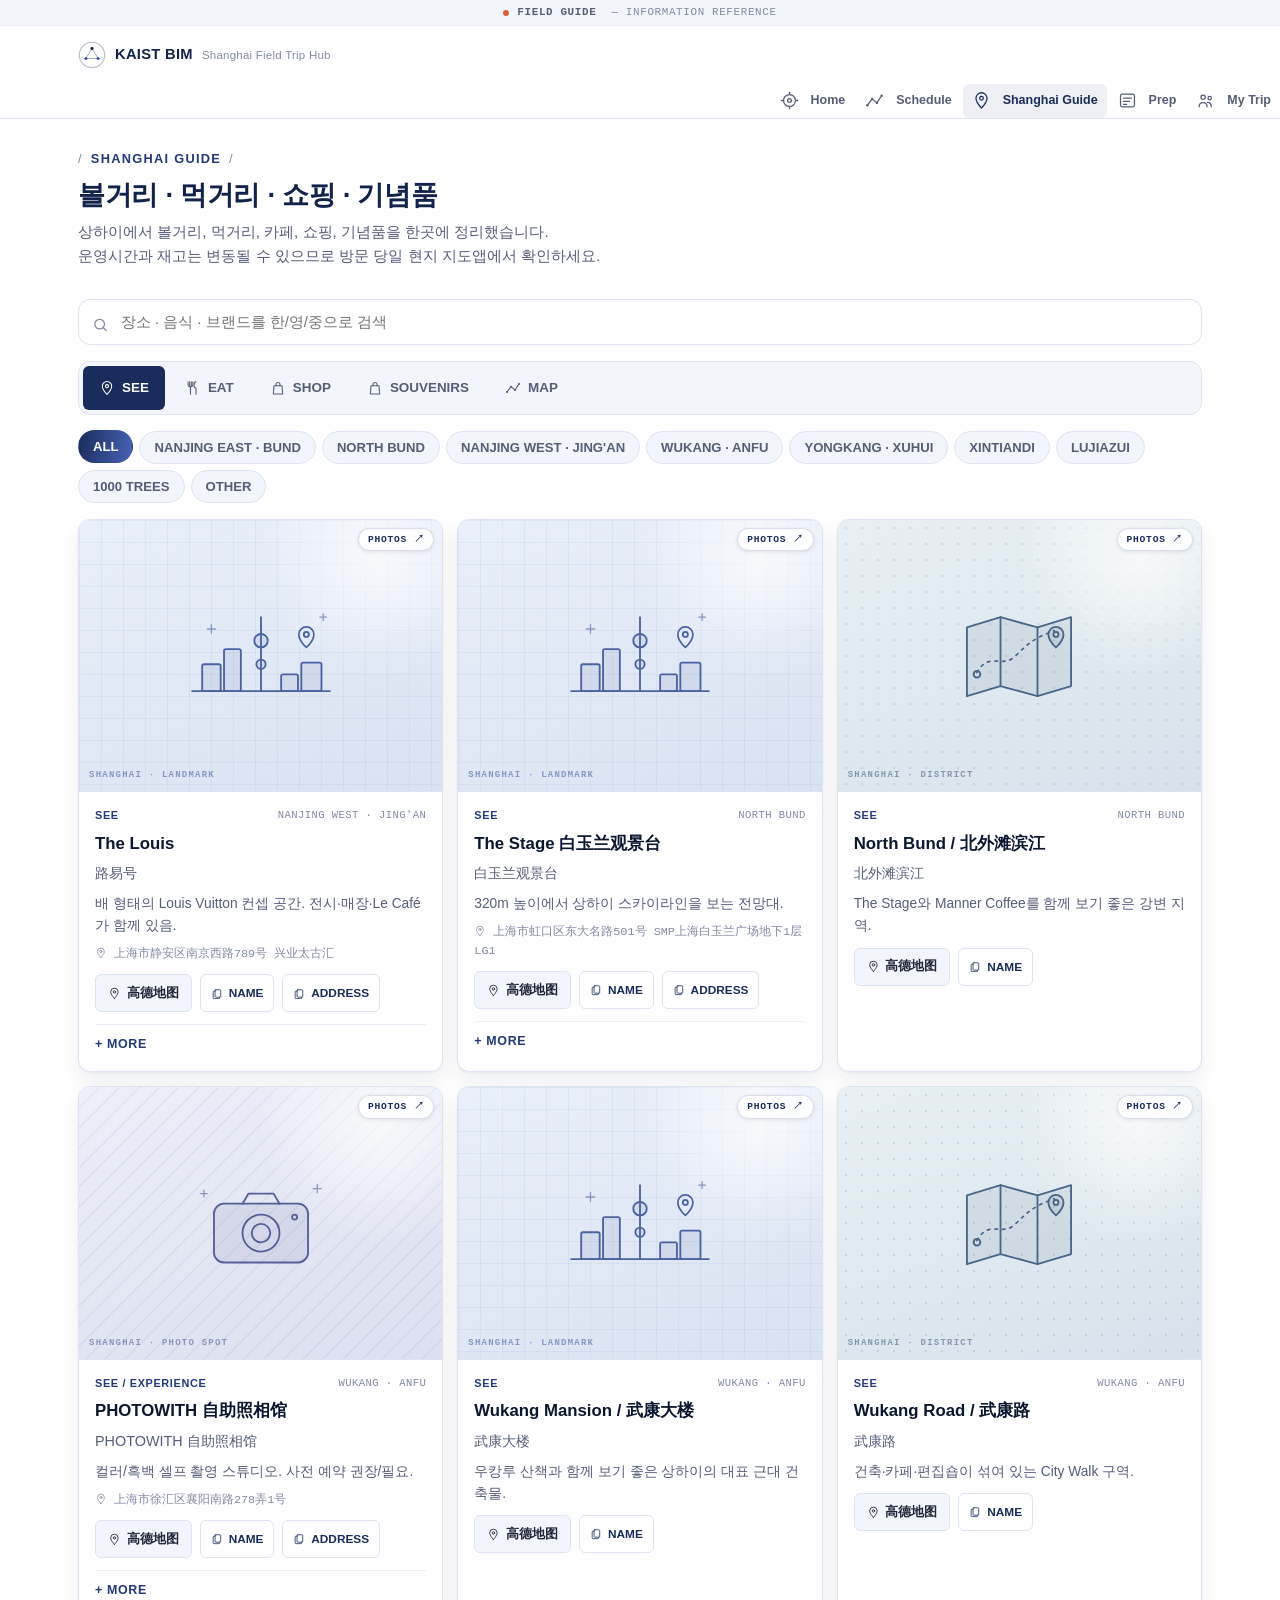
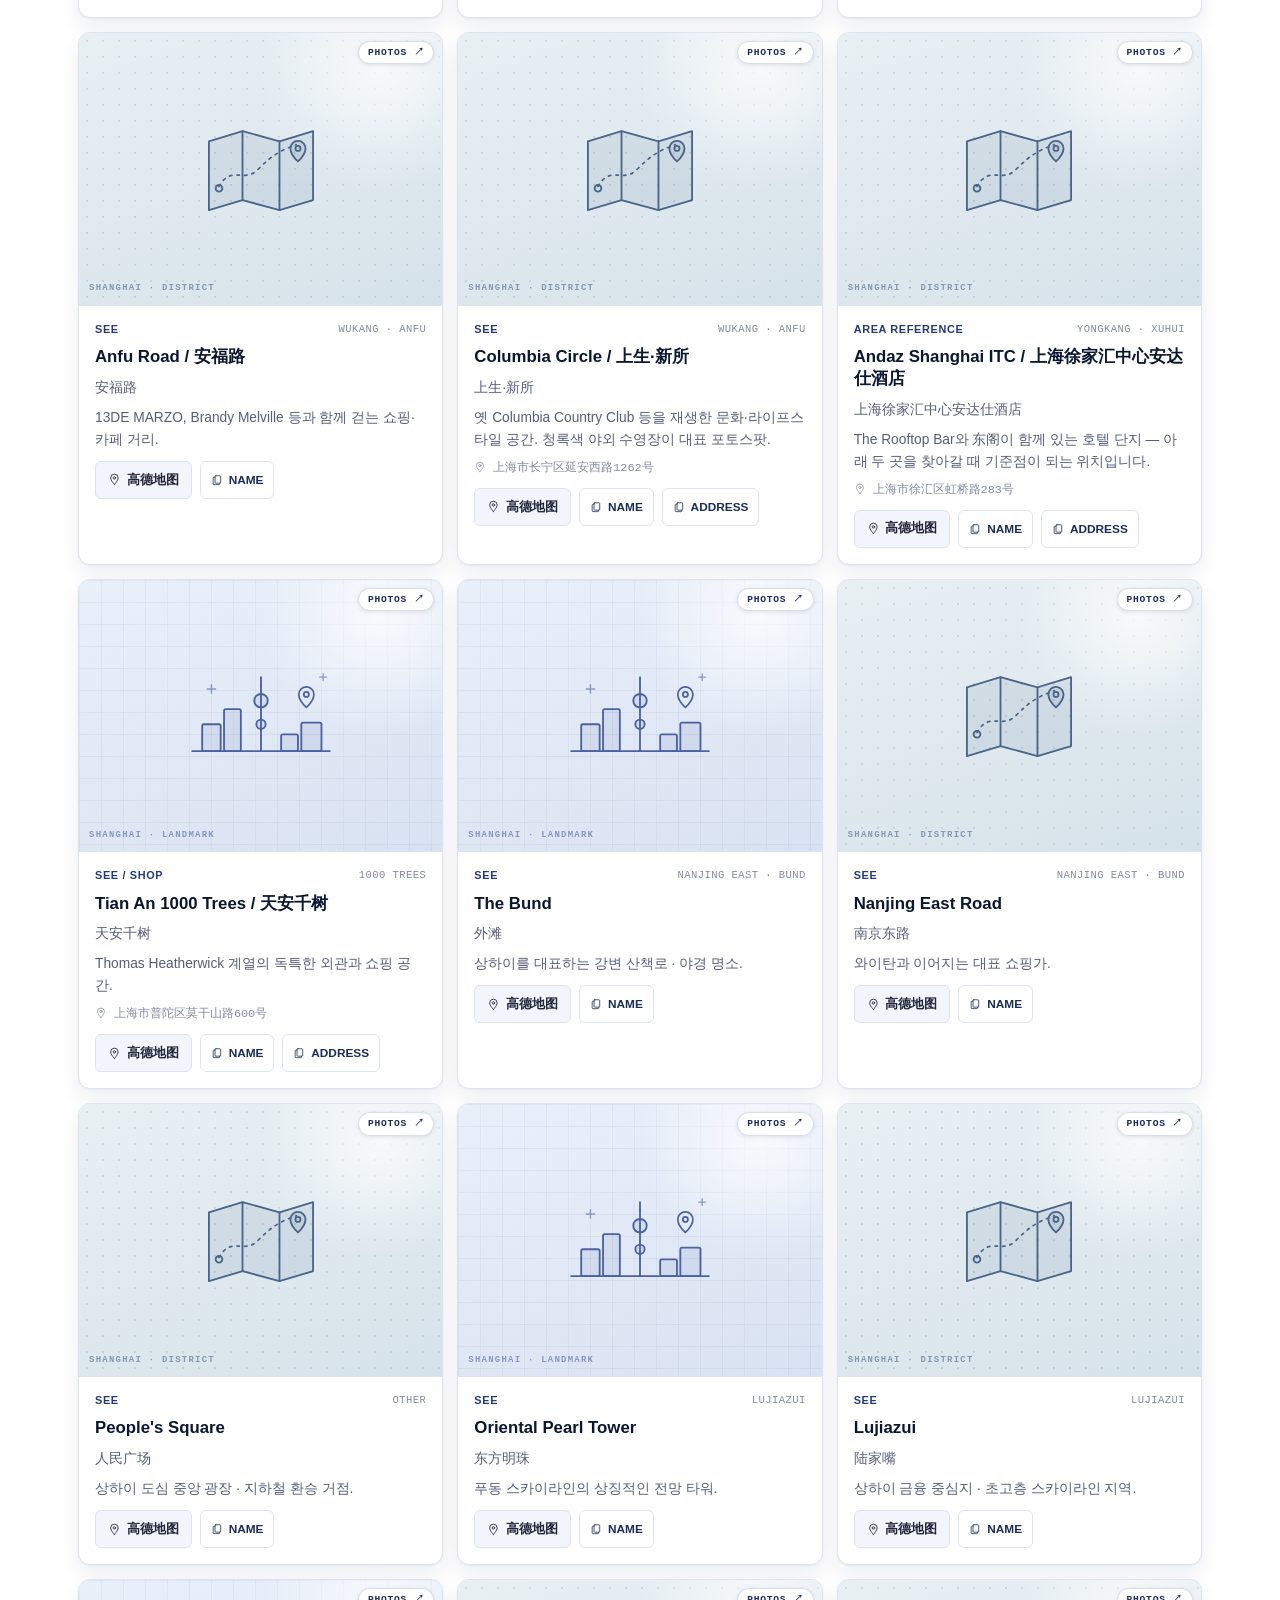
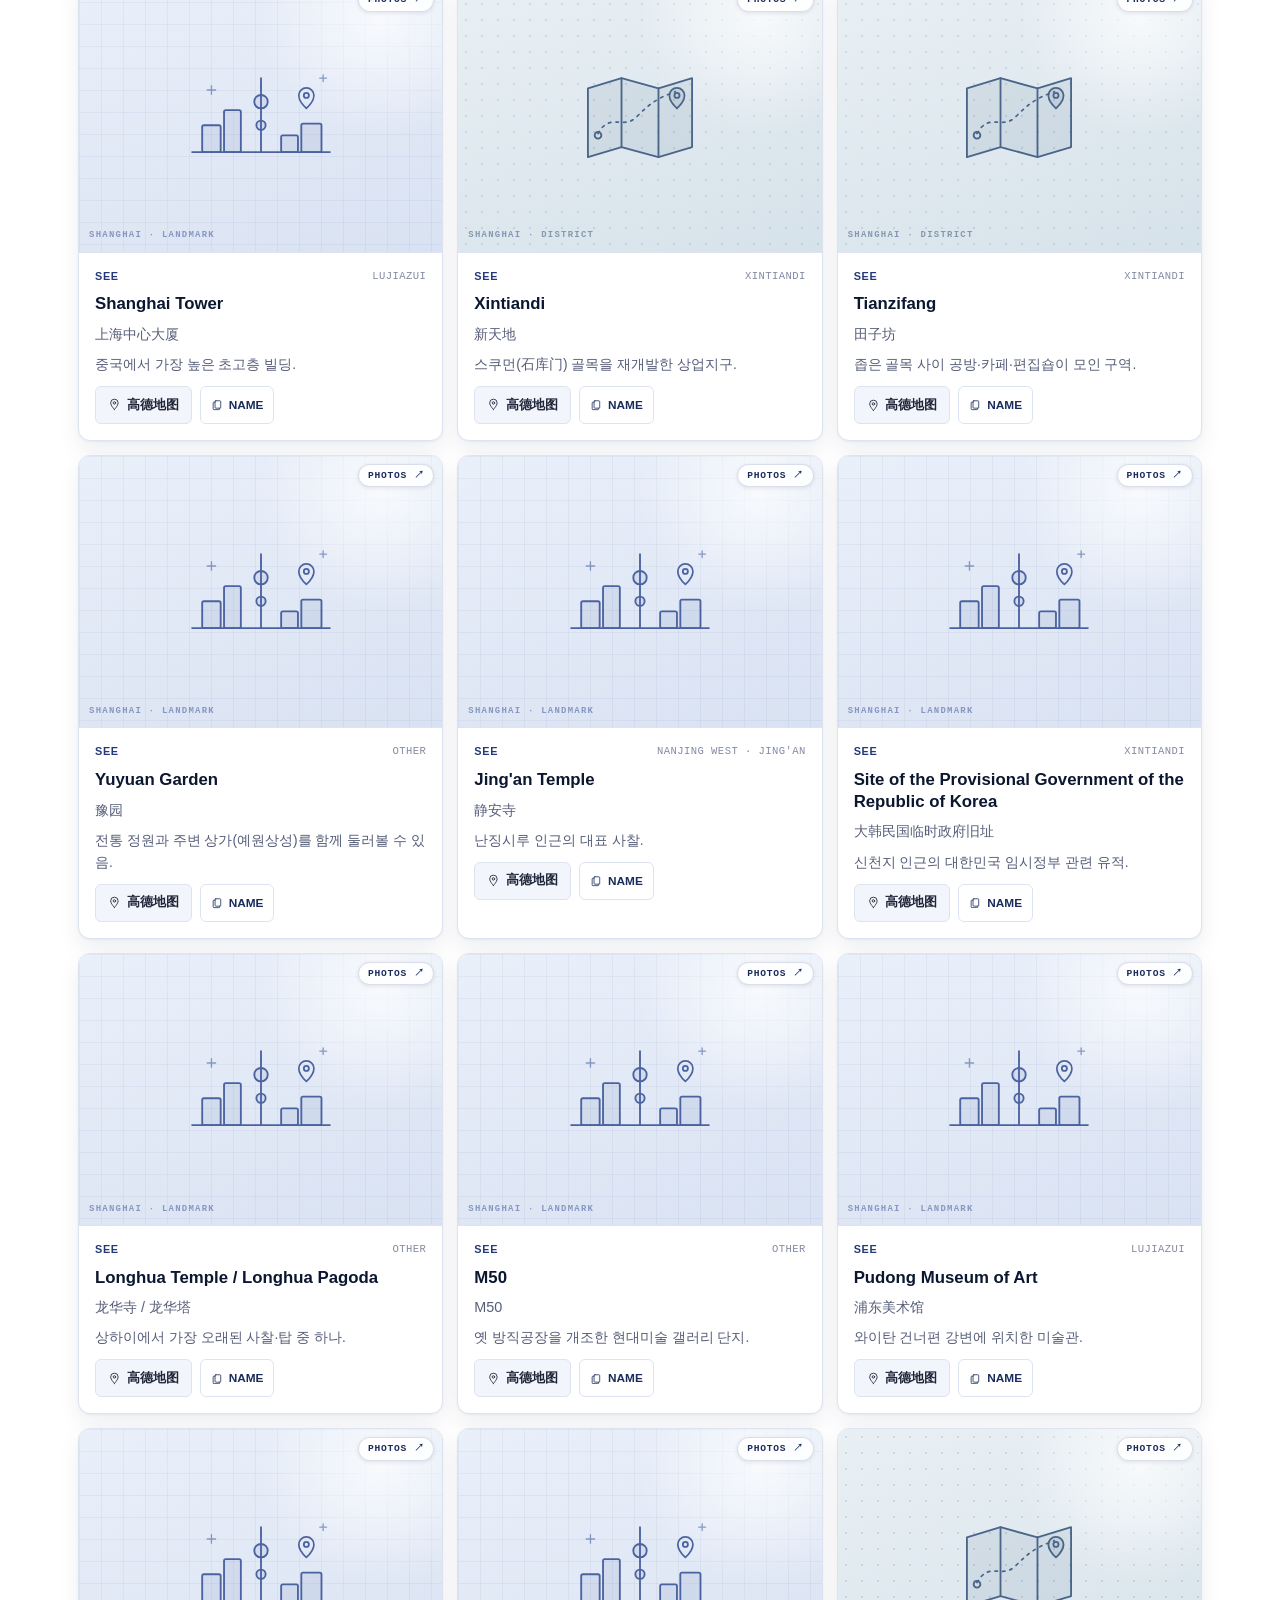
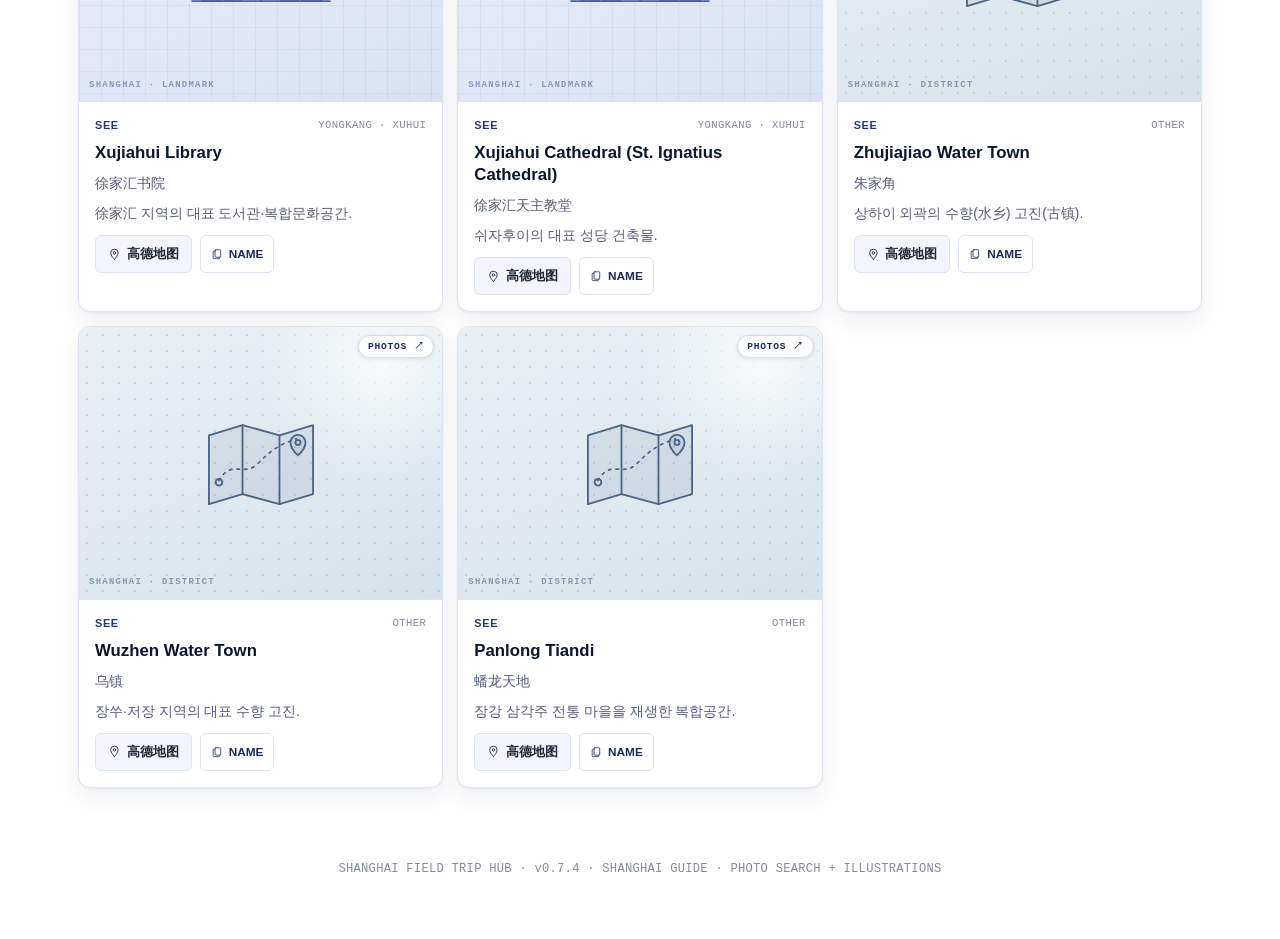
==== commit 9bac3de5: "Update Shanghai Guide to v0.7.4" ====
--- a/guide.html
+++ b/guide.html
@@ -67,7 +67,7 @@
   </div>
 </main>
 
-<footer class="site-footer">SHANGHAI FIELD TRIP HUB · v0.7.3 · SHANGHAI GUIDE · IMAGES + HU GONG GUAN</footer>
+<footer class="site-footer">SHANGHAI FIELD TRIP HUB · v0.7.4 · SHANGHAI GUIDE · PHOTO SEARCH + ILLUSTRATIONS</footer>
 <nav class="bottom-nav" data-bottom-nav aria-label="주요 메뉴 (모바일)"></nav>
 
 <script src="js/config.js"></script>
@@ -132,28 +132,133 @@
     return "https://uri.amap.com/search?" + params.toString();
   }
 
-  // ---------- 사진 자리 (실제 사진 없으면 카테고리별로 구분되는 플레이스홀더) ----------
-  // SEE/CAFE/RESTAURANT/DESSERT/SHOP/BAR가 서로 다른 톤(기존 navy/white
-  // 팔레트 내)과 아이콘을 갖도록 구분합니다 — 모든 카드가 똑같아 보이지 않게.
-  const GUIDE_PLACEHOLDER_ICON = {
-    see: '<svg viewBox="0 0 24 24" fill="none" stroke="currentColor" stroke-width="1.6" stroke-linecap="round" stroke-linejoin="round"><path d="M12 21.5s7-7.3 7-12.3a7 7 0 1 0-14 0c0 5 7 12.3 7 12.3z"/><circle cx="12" cy="9.2" r="2.3"/></svg>',
-    shop: '<svg viewBox="0 0 24 24" fill="none" stroke="currentColor" stroke-width="1.6" stroke-linecap="round" stroke-linejoin="round"><path d="M6 8.5h12l1 12.5H5L6 8.5z"/><path d="M9 8.5V6.8a3 3 0 0 1 6 0v1.7"/></svg>',
-    restaurant: '<svg viewBox="0 0 24 24" fill="none" stroke="currentColor" stroke-width="1.6" stroke-linecap="round" stroke-linejoin="round"><path d="M7 2.5v7.5M9.4 2.5v7.5M7 10a2.4 2.4 0 0 1-2.4-2.4V2.5M9.4 10a2.4 2.4 0 0 0 2.4-2.4V2.5M8.2 10v11.5"/><path d="M16.5 2.5c-1.8 0-3 2-3 5s1.2 4.6 3 4.6V21.5"/></svg>',
-    cafe: '<svg viewBox="0 0 24 24" fill="none" stroke="currentColor" stroke-width="1.6" stroke-linecap="round" stroke-linejoin="round"><path d="M4.5 8.5h13v6a5 5 0 0 1-5 5h-3a5 5 0 0 1-5-5v-6z"/><path d="M17.5 9.5h1.5a2.7 2.7 0 0 1 0 5.4h-1.2"/><path d="M8 4.2c-.6.7-.6 1.3 0 2M11.5 4.2c-.6.7-.6 1.3 0 2"/></svg>',
-    dessert: '<svg viewBox="0 0 24 24" fill="none" stroke="currentColor" stroke-width="1.6" stroke-linecap="round" stroke-linejoin="round"><path d="M5 11.5h14l-1.4 8.2a1.6 1.6 0 0 1-1.6 1.3H8a1.6 1.6 0 0 1-1.6-1.3L5 11.5z"/><path d="M6.5 11.5a5.5 5.5 0 0 1 11 0"/><path d="M12 3.2v2.4M9 4.4l.6 1.6M15 4.4l-.6 1.6"/></svg>',
-    bar: '<svg viewBox="0 0 24 24" fill="none" stroke="currentColor" stroke-width="1.6" stroke-linecap="round" stroke-linejoin="round"><path d="M5 4h14l-6 8.4v6.6h3M13 19h-6"/><path d="M10 12.4V19"/></svg>',
+  // ---------- 사진 영역 (v0.7.4) ----------
+  // 모든 카드는 상단 hero(4:3) 영역을 유지합니다. 실제 사진이 있으면 사진을, 없으면
+  // 카테고리별 inline SVG 일러스트 placeholder를 보여주고, hero 영역 전체가
+  // Google 이미지 검색(새 탭)으로 연결됩니다. 이미지는 repo에 저장하지 않습니다.
+  // 일러스트는 외부 파일 없이 inline SVG(stroke=currentColor)로만 그립니다.
+  const PH_SVG = (inner) => `<svg viewBox="0 0 200 150" fill="none" stroke="currentColor" stroke-width="2.2" stroke-linecap="round" stroke-linejoin="round" aria-hidden="true" focusable="false">${inner}</svg>`;
+  const PH_SOFT = 'fill="currentColor" fill-opacity="0.10"';
+  const GUIDE_PLACEHOLDER_ART = {
+    // 볼거리(랜드마크): 스카이라인 + 핀
+    landmark: PH_SVG(`
+      <path d="M18 118H182"/>
+      <rect x="30" y="86" width="22" height="32" rx="2" ${PH_SOFT}/>
+      <rect x="56" y="68" width="20" height="50" rx="2" ${PH_SOFT}/>
+      <path d="M100 118V40"/><circle cx="100" cy="58" r="8" ${PH_SOFT}/><circle cx="100" cy="86" r="5.5" ${PH_SOFT}/><path d="M100 40V30"/>
+      <rect x="124" y="98" width="20" height="20" rx="2" ${PH_SOFT}/>
+      <rect x="148" y="84" width="24" height="34" rx="2" ${PH_SOFT}/>
+      <path d="M154 66s-9-8.5-9-15.5a9 9 0 0 1 18 0c0 7-9 15.5-9 15.5z" stroke-width="2"/><circle cx="154" cy="50.5" r="3"/>
+      <path d="M36 44h10M41 39v10M170 30h8M174 26v8" stroke-width="1.6" opacity="0.6"/>`),
+    // 지역/거리: 접이식 지도 + 경로
+    area: PH_SVG(`
+      <path d="M38 42l40-12 44 12 40-12v82l-40 12-44-12-40 12z" ${PH_SOFT}/>
+      <path d="M78 30v82M122 42v82"/>
+      <path d="M50 96c14-26 30-4 46-20s24-22 46-30" stroke-dasharray="3 6" stroke-width="2"/>
+      <circle cx="50" cy="98" r="4"/>
+      <path d="M144 66s-9-8.5-9-15.5a9 9 0 0 1 18 0c0 7-9 15.5-9 15.5z" ${PH_SOFT}/><circle cx="144" cy="50.5" r="3"/>`),
+    // 체험/포토스팟: 카메라
+    camera: PH_SVG(`
+      <rect x="44" y="52" width="112" height="70" rx="12" ${PH_SOFT}/>
+      <path d="M78 52l7-12h30l7 12"/>
+      <circle cx="100" cy="87" r="22"/><circle cx="100" cy="87" r="11"/>
+      <circle cx="140" cy="68" r="3"/>
+      <path d="M162 34h10M167 29v10M28 40h8M32 36v8" stroke-width="1.6" opacity="0.6"/>`),
+    // 쇼핑: 쇼핑백 + 태그
+    shop: PH_SVG(`
+      <path d="M64 58h72l7 62H57z" ${PH_SOFT}/>
+      <path d="M80 58v-8a20 20 0 0 1 40 0v8"/>
+      <path d="M86 84c3 9 25 9 28 0" opacity="0.7"/>
+      <path d="M150 40l16 16-12 12-16-16z" ${PH_SOFT}/><circle cx="152" cy="46" r="2"/>
+      <path d="M34 50h10M39 45v10" stroke-width="1.6" opacity="0.6"/>`),
+    // 기념품/선물: 선물상자
+    gift: PH_SVG(`
+      <rect x="54" y="72" width="92" height="50" rx="4" ${PH_SOFT}/>
+      <rect x="48" y="56" width="104" height="18" rx="4" ${PH_SOFT}/>
+      <path d="M100 56v66"/>
+      <path d="M100 56c-8-17-28-14-23-4 3 6 15 4 23 4z"/><path d="M100 56c8-17 28-14 23-4-3 6-15 4-23 4z"/>
+      <path d="M32 44h10M37 39v10M164 34h8M168 30v8" stroke-width="1.6" opacity="0.6"/>`),
+    // 식당: 접시 + 포크 + 스푼
+    restaurant: PH_SVG(`
+      <circle cx="100" cy="80" r="36" ${PH_SOFT}/><circle cx="100" cy="80" r="23"/>
+      <path d="M46 40v22a6 6 0 0 0 12 0V40M52 40v24M52 68v50"/>
+      <ellipse cx="152" cy="52" rx="7" ry="12"/><path d="M152 64v54"/>
+      <path d="M92 74c4-6 12-6 16 0" opacity="0.55" stroke-width="1.6"/>`),
+    // 카페/티: 컵 + 김
+    cafe: PH_SVG(`
+      <path d="M56 68h76v24a32 32 0 0 1-32 32h-12a32 32 0 0 1-32-32z" ${PH_SOFT}/>
+      <path d="M132 76h7a12 12 0 0 1 0 24h-11"/>
+      <path d="M44 132h100"/>
+      <path d="M78 56c-6-6 6-10 0-18M94 56c-6-6 6-10 0-18M110 56c-6-6 6-10 0-18" stroke-width="2"/>
+      <path d="M72 82h44" opacity="0.5" stroke-width="1.6"/>`),
+    // 디저트: 케이크 + 체리
+    dessert: PH_SVG(`
+      <rect x="50" y="98" width="100" height="26" rx="5" ${PH_SOFT}/>
+      <rect x="58" y="76" width="84" height="22" rx="5" ${PH_SOFT}/>
+      <path d="M58 76c7-9 14-9 21 0s14 9 21 0 14-9 21 0 14 9 21 0"/>
+      <circle cx="100" cy="60" r="8" ${PH_SOFT}/><path d="M100 52c1-8 7-11 13-11"/>
+      <path d="M66 111h68" opacity="0.5" stroke-width="1.6"/>`),
+    // 바: 칵테일 글라스
+    bar: PH_SVG(`
+      <path d="M58 46h84l-42 46z" ${PH_SOFT}/>
+      <path d="M100 92v32M78 124h44"/>
+      <path d="M118 30l-22 30"/><circle cx="121" cy="27" r="4.5" ${PH_SOFT}/>
+      <circle cx="150" cy="70" r="2.5" opacity="0.6"/><circle cx="46" cy="86" r="3" opacity="0.6"/><circle cx="158" cy="98" r="2" opacity="0.6"/>`),
+    // 그 외: 여행 가방
+    travel: PH_SVG(`
+      <rect x="54" y="56" width="92" height="64" rx="10" ${PH_SOFT}/>
+      <path d="M84 56v-8a8 8 0 0 1 8-8h16a8 8 0 0 1 8 8v8"/>
+      <path d="M54 84h92M92 84v8h16v-8" />`),
   };
+  const GUIDE_PLACEHOLDER_LABEL = {
+    landmark: "LANDMARK", area: "DISTRICT", camera: "PHOTO SPOT", shop: "SHOP", gift: "GIFTS",
+    restaurant: "TABLE", cafe: "CAFE", dessert: "SWEETS", bar: "BAR", travel: "TRAVEL",
+  };
+  // 카테고리/탭 → 일러스트 종류. 데이터는 건드리지 않고 기존 tab/eatType/category만 읽습니다.
   function guidePlaceholderKind(spot) {
-    if (spot.tab === "eat" || (spot.tabs || []).includes("eat")) return spot.eatType || "restaurant";
-    if (spot.tab === "shop" || (spot.tabs || []).includes("shop")) return "shop";
-    return "see";
+    const cat = String(spot.category || "").toUpperCase();
+    const tab = spot.tab || (spot.tabs || [])[0] || "";
+    if (tab === "eat") return ["restaurant", "cafe", "dessert", "bar"].includes(spot.eatType) ? spot.eatType : "restaurant";
+    if (tab === "shop") return cat.includes("SOUVENIR") ? "gift" : "shop";
+    if (tab === "see") {
+      if (cat.includes("EXPERIENCE")) return "camera";
+      if (cat.includes("AREA")) return "area";
+      const nm = `${spot.name || ""} ${spot.name_zh || ""}`;
+      // 거리·구역·수향 마을은 지도 일러스트, 나머지 명소는 스카이라인 일러스트.
+      if (/\b(Road|Rd)\b|Water Town|Tianzifang|Xintiandi|Lujiazui|North Bund|Nanjing East|Circle|Square|Tiandi|路$|路 |滨江|新天地|田子坊|陆家嘴|人民广场|镇$|古镇|天地|新所/i.test(nm)) return "area";
+      return "landmark";
+    }
+    return "travel";
+  }
+  // ---------- Google 이미지 검색 링크 ----------
+  // image_search_query가 있으면 그대로 사용하고, 없으면 (1) 중국어명 + 上海, (2) 영문명 + Shanghai 순으로 자동 생성.
+  function guideImageSearchQuery(spot) {
+    const q = String(spot.image_search_query || "").trim();
+    if (q) return q;
+    const zh = String(spot.name_zh || "").trim();
+    if (zh) return /上海/.test(zh) ? zh : zh + " 上海";
+    const en = String(spot.name || "").trim();
+    return en ? en + " Shanghai" : "";
+  }
+  function guideImageSearchUrl(spot) {
+    const q = guideImageSearchQuery(spot);
+    return q ? "https://www.google.com/search?tbm=isch&q=" + encodeURIComponent(q) : "";
+  }
+  // hero 전체를 덮는 링크(+ 우상단 "PHOTOS ↗" 배지). 새 탭, noopener noreferrer.
+  function guideHeroLinkHtml(spot) {
+    const url = guideImageSearchUrl(spot);
+    if (!url) return "";
+    return `<a class="guide-card__hero-link" href="${escapeAttr(url)}" target="_blank" rel="noopener noreferrer" aria-label="${escapeAttr(spot.name)} — 사진 보기 (Google 이미지 검색, 새 탭)"><span class="guide-card__photos-badge">PHOTOS ↗</span></a>`;
   }
   function guidePlaceholderHtml(spot) {
     const kind = guidePlaceholderKind(spot);
-    const svg = GUIDE_PLACEHOLDER_ICON[kind] || GUIDE_PLACEHOLDER_ICON.see;
-    return `<div class="guide-card__photo guide-card__photo--${kind}">${svg}</div>`;
-  }
-  // v0.7.3 — 재사용 라이선스가 확인된 Wikimedia Commons 사진을 직접 표시합니다. 크레딧은 사진 우하단의 작은
+    const art = GUIDE_PLACEHOLDER_ART[kind] || GUIDE_PLACEHOLDER_ART.travel;
+    return `<div class="guide-card__photo guide-card__photo--ph guide-card__photo--${kind}" data-photo-spot="${escapeAttr(spot.id)}">` +
+      `<span class="guide-card__ph-art">${art}</span>` +
+      `<span class="guide-card__ph-stamp">SHANGHAI · ${GUIDE_PLACEHOLDER_LABEL[kind] || "TRAVEL"}</span>` +
+      `${guideHeroLinkHtml(spot)}</div>`;
+  }
+  // 재사용 라이선스가 확인된 사진만 표시합니다. 크레딧은 사진 우하단의 작은
   // "Photo: Author · License" 한 줄이며, 누르면 Wikimedia Commons file page가 새 탭에서
   // 열립니다. image_context(예: "AREA VIEW")가 있으면 사진 좌상단에 라벨을 표시해
   // 매장 자체 사진으로 오해되지 않게 합니다.
@@ -175,9 +280,9 @@
     const ctxHtml = spot.image_context
       ? `<span class="guide-card__img-context">${escapeAttr(spot.image_context)}</span>`
       : "";
-    return `<div class="guide-card__photo guide-card__photo--img" data-photo-spot="${escapeAttr(spot.id)}"><img src="${escapeAttr(spot.image)}" alt="${escapeAttr(spot.image_alt || spot.name)}" loading="lazy" decoding="async" />${ctxHtml}${creditHtml}</div>`;
-  }
-  // 이미지 파일이 없거나 로드에 실패하면 깨진 이미지 대신 기존 category placeholder로 되돌립니다.
+    return `<div class="guide-card__photo guide-card__photo--img" data-photo-spot="${escapeAttr(spot.id)}"><img src="${escapeAttr(spot.image)}" alt="${escapeAttr(spot.image_alt || spot.name)}" loading="lazy" decoding="async" />${ctxHtml}${guideHeroLinkHtml(spot)}${creditHtml}</div>`;
+  }
+  // 이미지 파일이 없거나 로드에 실패하면 깨진 이미지 대신 일러스트 placeholder로 되돌립니다.
   document.addEventListener("error", (ev) => {
     const img = ev.target;
     if (!img || img.tagName !== "IMG") return;
--- a/css/style.css
+++ b/css/style.css
@@ -723,37 +723,84 @@
 .guide-card:hover { transform: translateY(-3px); border-color: var(--navy-500); box-shadow: var(--shadow-lift); }
 .guide-card__photo {
   aspect-ratio: 4 / 3; display: flex; align-items: center; justify-content: center;
-  background: linear-gradient(140deg, var(--bg-soft), #e7ecf7);
-  color: var(--navy-600); border-bottom: 1px solid var(--line);
-  position: relative; overflow: hidden;
-}
-.guide-card__photo svg { width: 34px; height: 34px; opacity: 0.6; position: relative; z-index: 1; }
+  background: linear-gradient(140deg, #eef2f9, #dfe6f3);
+  color: #4d63a0; border-bottom: 1px solid var(--line);
+  position: relative; overflow: hidden; isolation: isolate;
+}
 .guide-card__photo img { width: 100%; height: 100%; object-fit: cover; display: block; }
-/* v0.7.2 — 실제 사진: 우하단 작은 크레딧 + (선택) 좌상단 AREA VIEW 등 컨텍스트 라벨 */
+
+/* v0.7.3 — 사진이 없는 카드: 의도적으로 디자인된 프리뷰 영역(inline SVG 일러스트 + 옅은 패턴).
+   외부 이미지 파일 없이 CSS/SVG만 사용하며, 전체 hero가 Google 이미지 검색 링크입니다. */
+.guide-card__photo--ph::before { /* 옅은 패턴 레이어 */
+  content: ""; position: absolute; inset: 0; z-index: 0; pointer-events: none;
+  background-image: var(--ph-pattern, none); background-size: var(--ph-size, 18px 18px);
+}
+.guide-card__photo--ph::after { /* 부드러운 빛 번짐 */
+  content: ""; position: absolute; z-index: 0; pointer-events: none;
+  width: 70%; aspect-ratio: 1; right: -18%; top: -34%; border-radius: 50%;
+  background: radial-gradient(circle, rgba(255,255,255,0.75), rgba(255,255,255,0) 68%);
+}
+.guide-card__ph-art { position: relative; z-index: 1; display: block; width: min(52%, 168px); pointer-events: none; transition: transform 0.25s ease; }
+.guide-card__ph-art svg { display: block; width: 100%; height: auto; opacity: 0.92; }
+.guide-card__ph-stamp {
+  position: absolute; left: 10px; bottom: 9px; z-index: 1; pointer-events: none;
+  font-family: var(--font-mono); font-size: 0.56rem; font-weight: 700; letter-spacing: 0.14em;
+  color: currentColor; opacity: 0.55; text-transform: uppercase;
+}
+.guide-card__photo--ph:hover .guide-card__ph-art { transform: translateY(-2px) scale(1.04); }
+
+/* 종류별 톤 — 모두 옅은 muted blue-gray 계열 안에서만 살짝 변주합니다. */
+.guide-card__photo--landmark { background: linear-gradient(160deg, #eaf0fa, #d9e2f2); color: #3f5799;
+  --ph-pattern: linear-gradient(rgba(35,57,122,0.05) 1px, transparent 1px), linear-gradient(90deg, rgba(35,57,122,0.05) 1px, transparent 1px); --ph-size: 22px 22px; }
+.guide-card__photo--area { background: linear-gradient(160deg, #e9f0f4, #d6e2ea); color: #3d5a80;
+  --ph-pattern: radial-gradient(rgba(35,57,122,0.13) 1.4px, transparent 1.5px); --ph-size: 16px 16px; }
+.guide-card__photo--camera { background: linear-gradient(160deg, #edf0f8, #dbdff0); color: #4a5590;
+  --ph-pattern: repeating-linear-gradient(135deg, rgba(35,57,122,0.05) 0 2px, transparent 2px 14px); --ph-size: auto; }
+.guide-card__photo--shop { background: linear-gradient(160deg, #eaeef8, #d8dff0); color: #3b4f92;
+  --ph-pattern: repeating-linear-gradient(45deg, rgba(35,57,122,0.06) 0 6px, transparent 6px 16px); --ph-size: auto; }
+.guide-card__photo--gift { background: linear-gradient(160deg, #eef0f8, #dde0f0); color: #55589a;
+  --ph-pattern: radial-gradient(rgba(72,72,150,0.10) 1.6px, transparent 1.7px); --ph-size: 14px 14px; }
+.guide-card__photo--restaurant { background: linear-gradient(160deg, #eef1f5, #dde4ec); color: #45597f;
+  --ph-pattern: repeating-linear-gradient(90deg, rgba(35,57,122,0.05) 0 2px, transparent 2px 18px); --ph-size: auto; }
+.guide-card__photo--cafe { background: linear-gradient(160deg, #eaf1f3, #d8e5e9); color: #3c6072;
+  --ph-pattern: repeating-linear-gradient(0deg, rgba(35,80,110,0.05) 0 2px, transparent 2px 16px); --ph-size: auto; }
+.guide-card__photo--dessert { background: linear-gradient(160deg, #f0eff7, #e0e0ef); color: #5e5a98;
+  --ph-pattern: radial-gradient(rgba(94,90,152,0.10) 2px, transparent 2.1px); --ph-size: 18px 18px; }
+.guide-card__photo--bar { background: linear-gradient(160deg, #e6ebf5, #d2daec); color: #36478a;
+  --ph-pattern: radial-gradient(rgba(35,57,122,0.10) 1px, transparent 1.1px); --ph-size: 10px 10px; }
+.guide-card__photo--travel { background: linear-gradient(160deg, #eef1f8, #dde3f0); color: #4a5f9a; }
+
+/* 실제 사진(Wikimedia Commons): 우하단 작은 크레딧 + (선택) 좌상단 AREA VIEW 등 컨텍스트 라벨 */
 .guide-card__credit {
-  position: absolute; right: 6px; bottom: 6px; z-index: 2; max-width: calc(100% - 12px);
+  position: absolute; right: 6px; bottom: 6px; z-index: 3; max-width: calc(100% - 12px);
   padding: 2px 7px; border-radius: 999px; background: rgba(10, 18, 40, 0.58); color: rgba(255,255,255,0.92);
   font-family: var(--font-mono); font-size: 0.6rem; line-height: 1.5; letter-spacing: 0.01em;
   white-space: nowrap; overflow: hidden; text-overflow: ellipsis; text-decoration: none;
 }
 a.guide-card__credit:hover { background: rgba(10, 18, 40, 0.82); text-decoration: underline; }
 .guide-card__img-context {
-  position: absolute; left: 8px; top: 8px; z-index: 2; max-width: calc(100% - 16px);
+  position: absolute; left: 8px; top: 8px; z-index: 3; pointer-events: none; max-width: calc(100% - 16px);
   padding: 3px 8px; border-radius: 6px; background: rgba(255,255,255,0.92); color: var(--navy-800);
   font-family: var(--font-mono); font-size: 0.62rem; font-weight: 700; letter-spacing: 0.05em; line-height: 1.4;
   white-space: nowrap; overflow: hidden; text-overflow: ellipsis; box-shadow: 0 1px 4px rgba(10,18,40,0.18);
 }
-/* 카테고리별 placeholder 톤 구분 — 기존 navy/white 팔레트 안에서만 변주합니다. */
-.guide-card__photo--see { background: linear-gradient(140deg, #eef1f9, #dbe2f3); color: var(--navy-700); }
-.guide-card__photo--see::before { content: ""; position: absolute; inset: 0; background-image: radial-gradient(rgba(26,44,92,0.10) 1.5px, transparent 1.5px); background-size: 16px 16px; }
-.guide-card__photo--shop { background: linear-gradient(140deg, #e9edf8, var(--navy-900) 220%); color: var(--navy-800); }
-.guide-card__photo--shop::before { content: ""; position: absolute; inset: 0; background-image: repeating-linear-gradient(45deg, rgba(26,44,92,0.07) 0 8px, transparent 8px 16px); }
-.guide-card__photo--restaurant { background: linear-gradient(140deg, #f3f0e8, #e7ecf7); color: var(--navy-800); }
-.guide-card__photo--restaurant::before { content: ""; position: absolute; inset: 0; background-image: repeating-linear-gradient(90deg, rgba(26,44,92,0.06) 0 2px, transparent 2px 18px); }
-.guide-card__photo--cafe { background: linear-gradient(140deg, #efe7da, #e7ecf7); color: #7a5a2e; }
-.guide-card__photo--dessert { background: linear-gradient(140deg, #f6e9ee, #e7ecf7); color: #a45a75; }
-.guide-card__photo--bar { background: linear-gradient(140deg, var(--navy-900), var(--navy-700)); color: #dfe6f7; }
-.guide-card__photo--bar::before { content: ""; position: absolute; inset: 0; background-image: radial-gradient(rgba(255,255,255,0.08) 1px, transparent 1px); background-size: 10px 10px; }
+
+/* hero 전체를 덮는 Google 이미지 검색 링크 + "PHOTOS ↗" 배지 (카드 전체가 아니라 상단 영역만 클릭) */
+.guide-card__hero-link {
+  position: absolute; inset: 0; z-index: 2; display: block; text-decoration: none; cursor: pointer;
+  -webkit-tap-highlight-color: rgba(72, 99, 181, 0.18);
+}
+.guide-card__hero-link:focus-visible { outline: 3px solid var(--navy-500); outline-offset: -3px; }
+.guide-card__photos-badge {
+  position: absolute; right: 8px; top: 8px; padding: 4px 9px; border-radius: 999px;
+  font-family: var(--font-mono); font-size: 0.6rem; font-weight: 700; letter-spacing: 0.08em; line-height: 1.4;
+  color: var(--navy-800); background: rgba(255,255,255,0.86); border: 1px solid rgba(35,57,122,0.16);
+  box-shadow: 0 1px 4px rgba(10,18,40,0.10); transition: background 0.15s ease, color 0.15s ease;
+}
+.guide-card__hero-link:hover .guide-card__photos-badge { background: var(--navy-800); color: #fff; }
+.guide-card__hero-link:active { background: rgba(35, 57, 122, 0.10); }
+.guide-card__hero-link:active .guide-card__photos-badge { background: var(--navy-800); color: #fff; }
+@media (hover: none) { .guide-card__photos-badge { padding: 5px 10px; } } /* 터치 기기: 조금 더 탭하기 쉬운 크기 */
 .guide-card__body { padding: 15px 16px 16px; display: flex; flex-direction: column; gap: 8px; flex: 1; }
 .guide-card__top { display: flex; justify-content: space-between; align-items: flex-start; gap: 8px; }
 .guide-card__category {
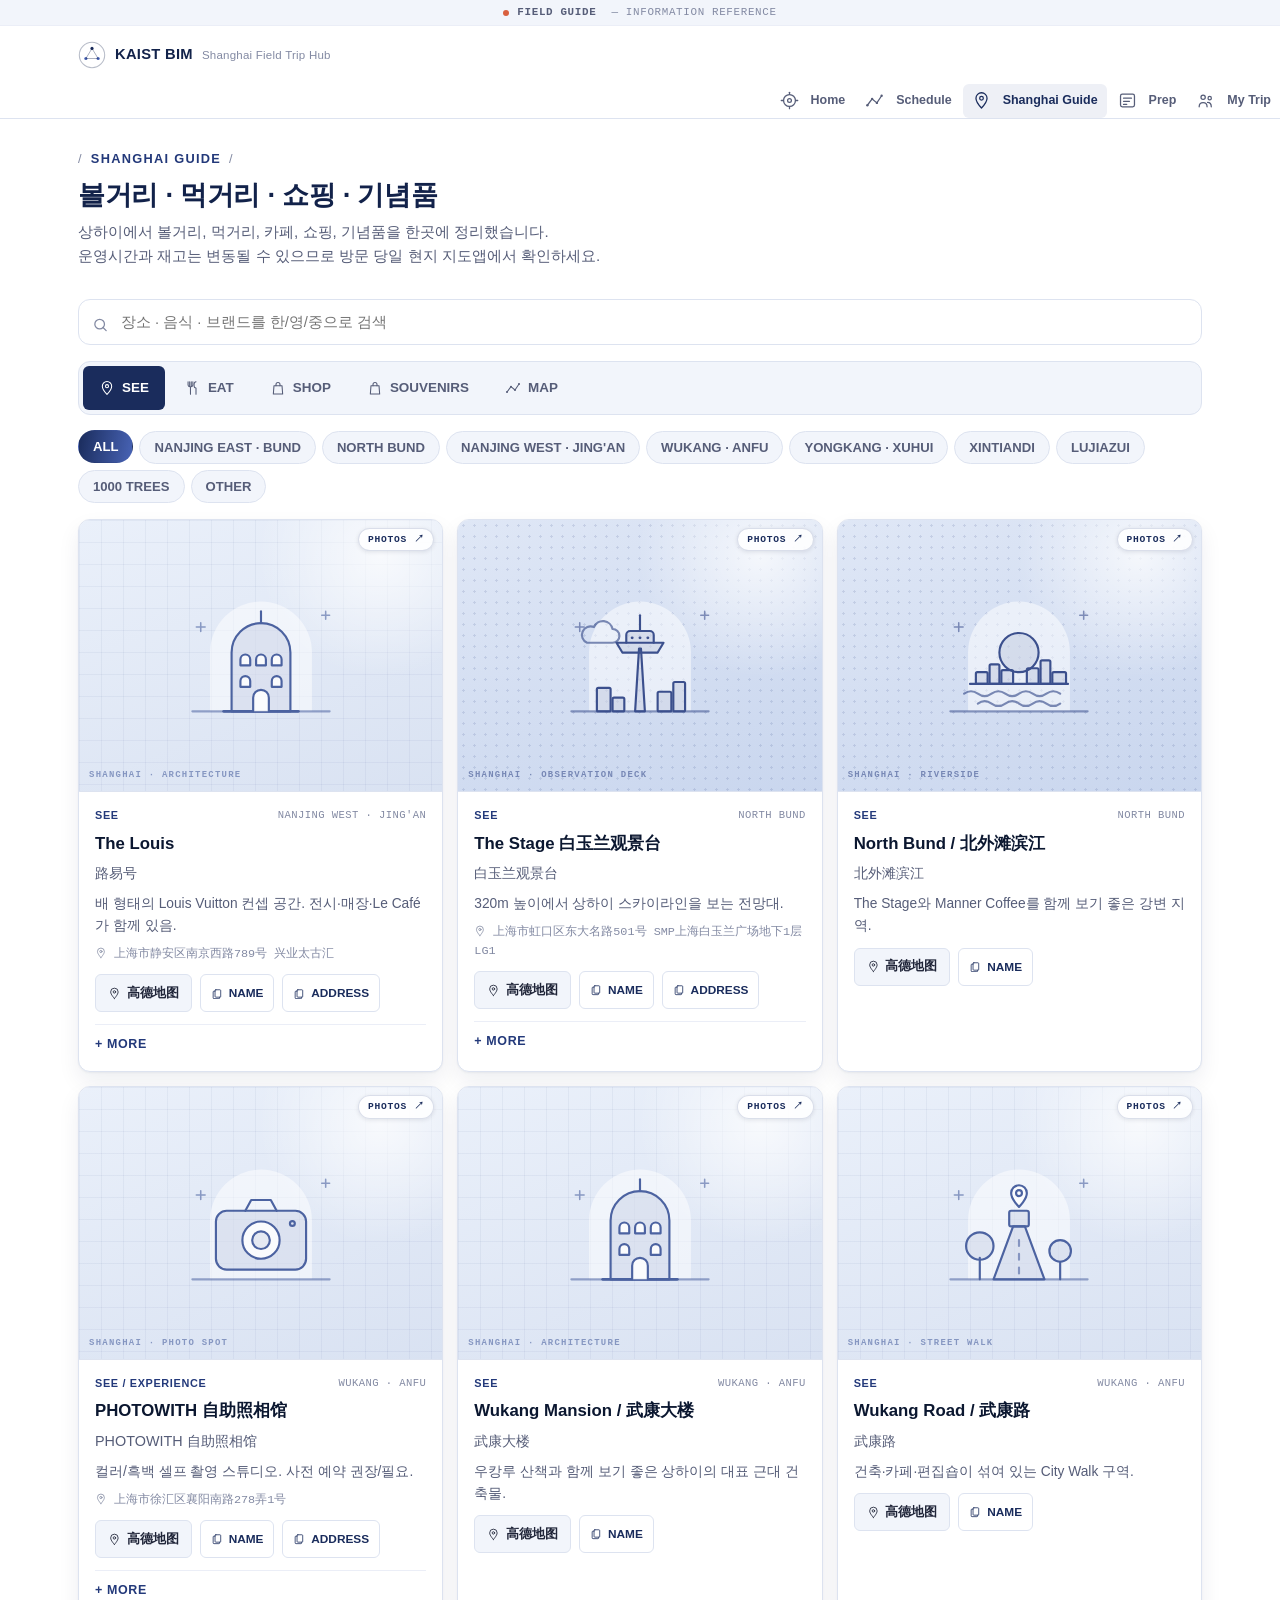
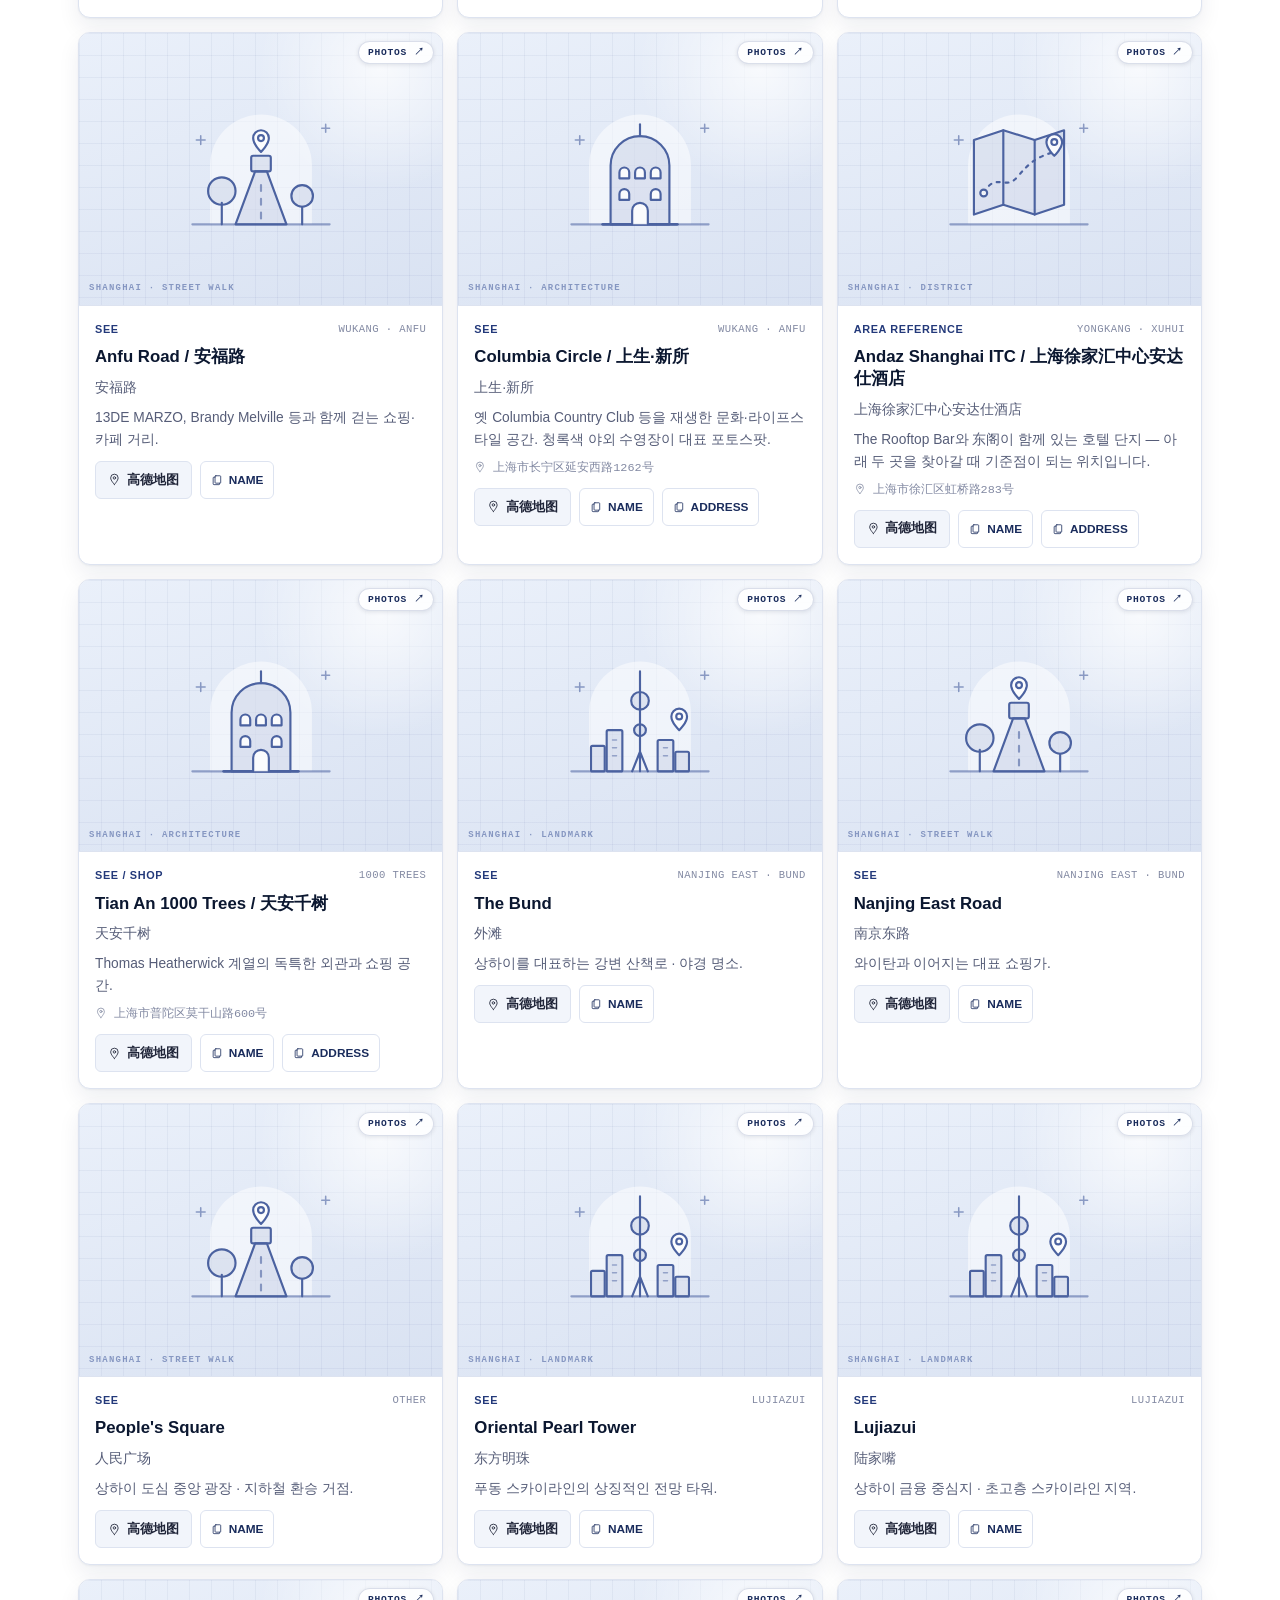
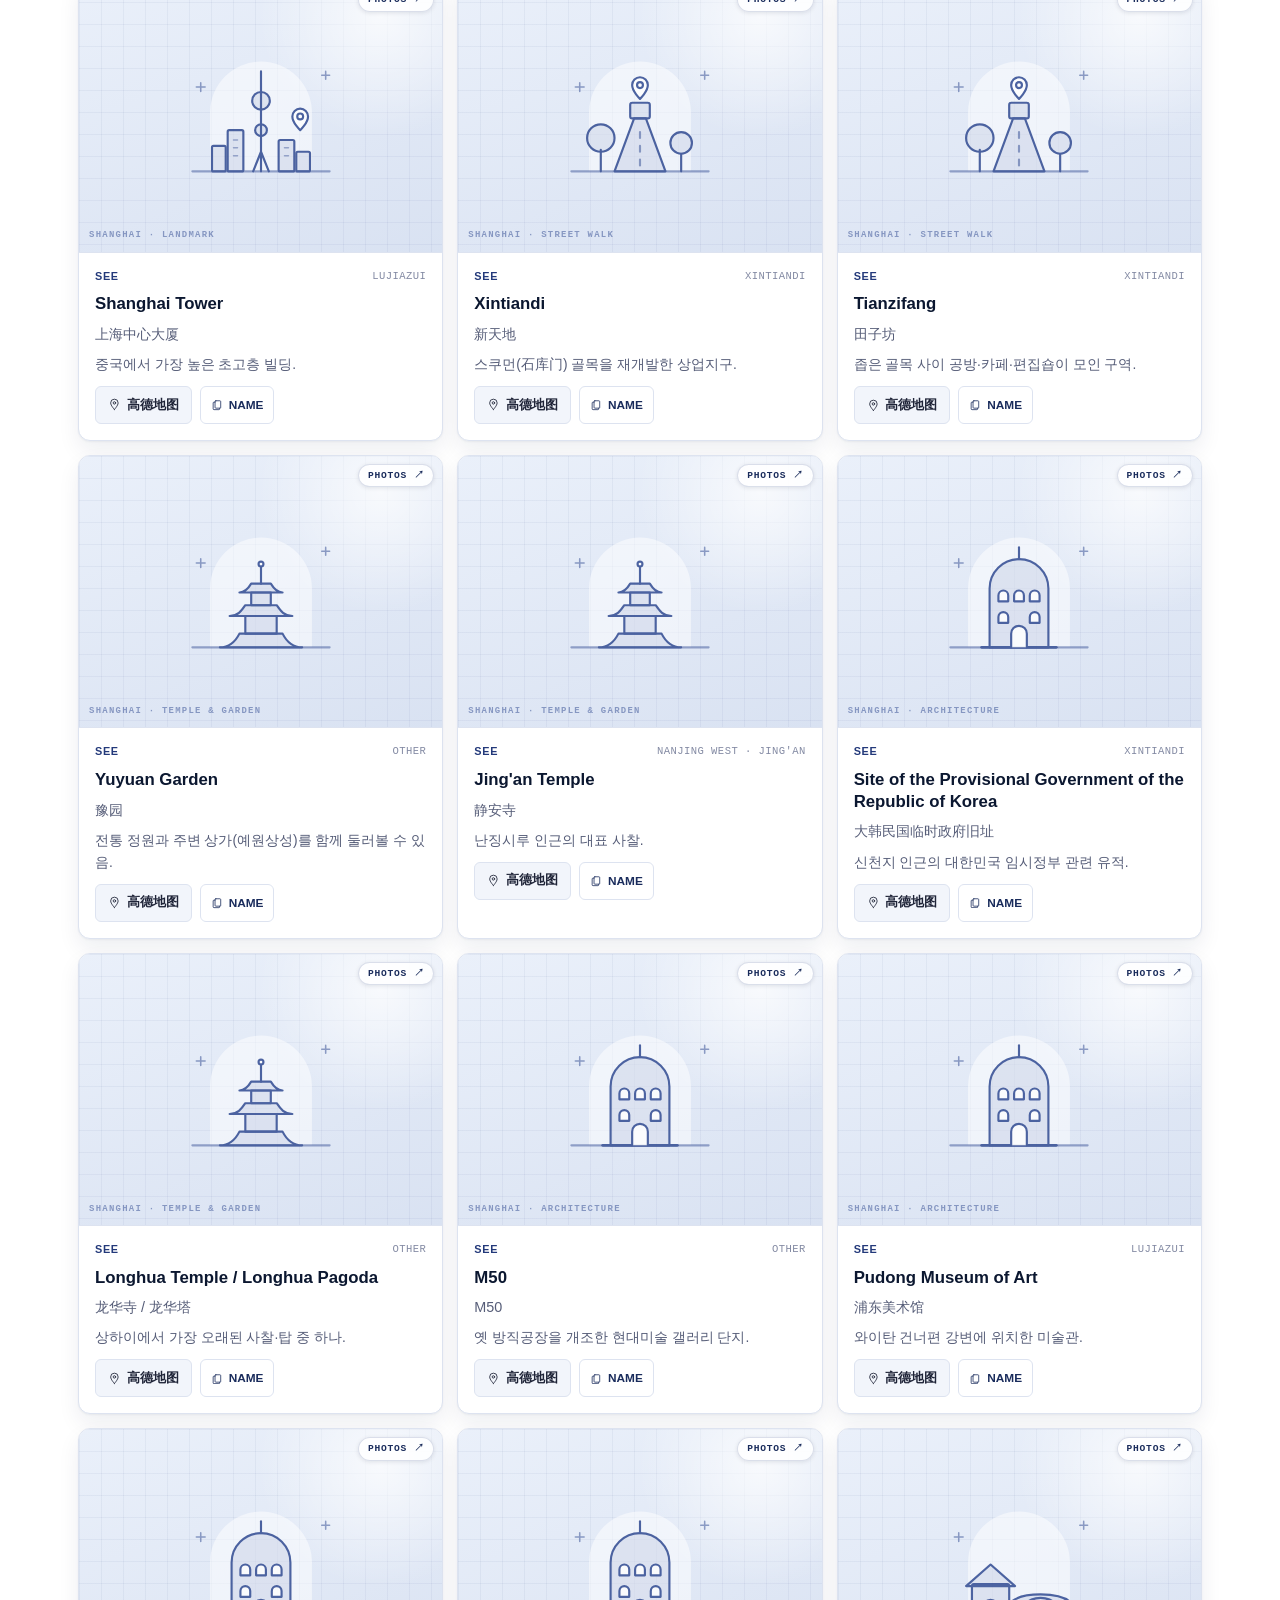
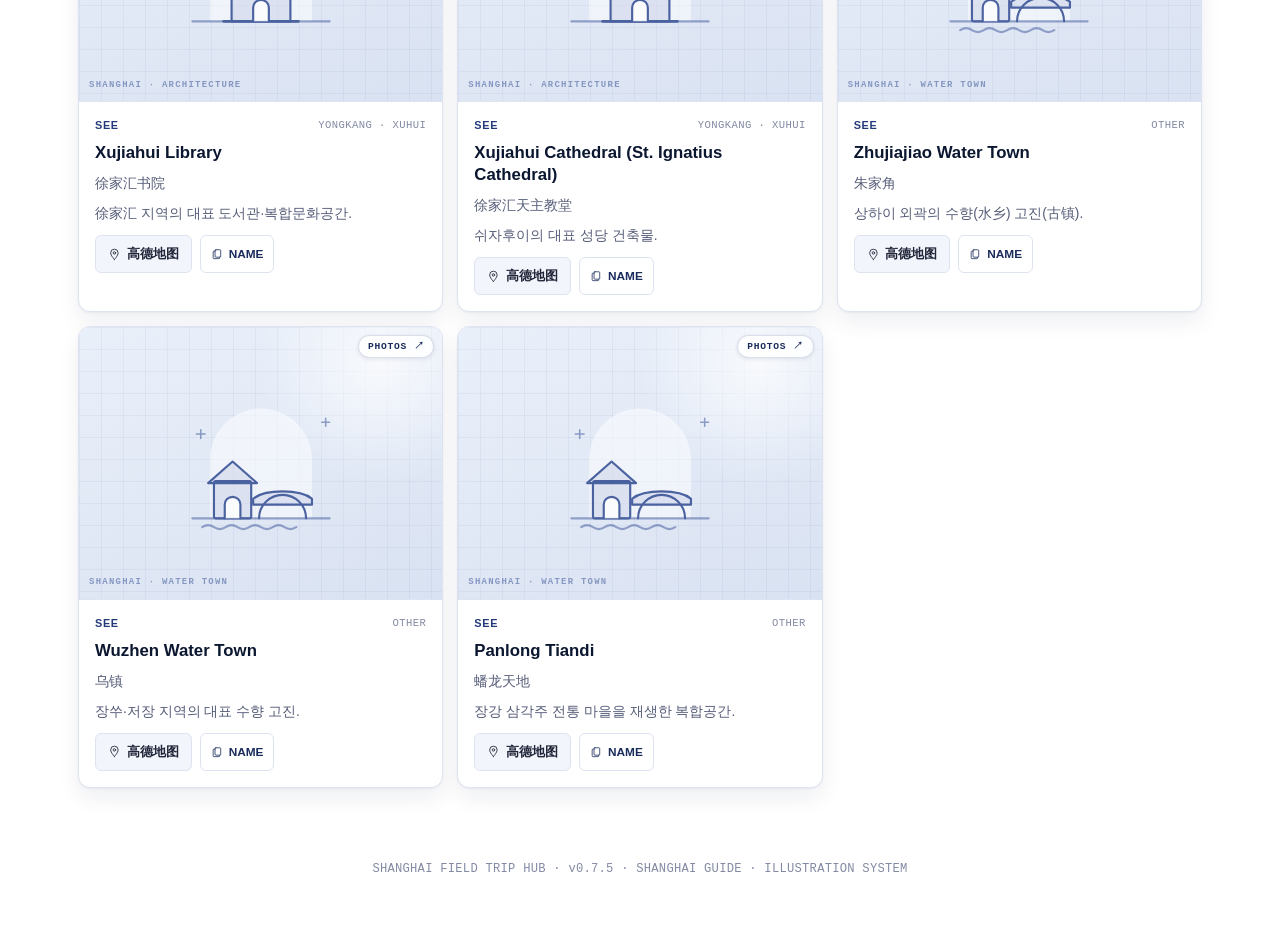
==== commit b3ae49a0: "Add files via upload" ====
--- a/guide.html
+++ b/guide.html
@@ -67,7 +67,7 @@
   </div>
 </main>
 
-<footer class="site-footer">SHANGHAI FIELD TRIP HUB · v0.7.4 · SHANGHAI GUIDE · PHOTO SEARCH + ILLUSTRATIONS</footer>
+<footer class="site-footer">SHANGHAI FIELD TRIP HUB · v0.7.5 · SHANGHAI GUIDE · ILLUSTRATION SYSTEM</footer>
 <nav class="bottom-nav" data-bottom-nav aria-label="주요 메뉴 (모바일)"></nav>
 
 <script src="js/config.js"></script>
@@ -132,103 +132,226 @@
     return "https://uri.amap.com/search?" + params.toString();
   }
 
-  // ---------- 사진 영역 (v0.7.4) ----------
+  // ---------- 사진 영역 + 일러스트 시스템 (v0.7.5) ----------
   // 모든 카드는 상단 hero(4:3) 영역을 유지합니다. 실제 사진이 있으면 사진을, 없으면
   // 카테고리별 inline SVG 일러스트 placeholder를 보여주고, hero 영역 전체가
   // Google 이미지 검색(새 탭)으로 연결됩니다. 이미지는 repo에 저장하지 않습니다.
   // 일러스트는 외부 파일 없이 inline SVG(stroke=currentColor)로만 그립니다.
-  const PH_SVG = (inner) => `<svg viewBox="0 0 200 150" fill="none" stroke="currentColor" stroke-width="2.2" stroke-linecap="round" stroke-linejoin="round" aria-hidden="true" focusable="false">${inner}</svg>`;
-  const PH_SOFT = 'fill="currentColor" fill-opacity="0.10"';
-  const GUIDE_PLACEHOLDER_ART = {
-    // 볼거리(랜드마크): 스카이라인 + 핀
-    landmark: PH_SVG(`
-      <path d="M18 118H182"/>
-      <rect x="30" y="86" width="22" height="32" rx="2" ${PH_SOFT}/>
-      <rect x="56" y="68" width="20" height="50" rx="2" ${PH_SOFT}/>
-      <path d="M100 118V40"/><circle cx="100" cy="58" r="8" ${PH_SOFT}/><circle cx="100" cy="86" r="5.5" ${PH_SOFT}/><path d="M100 40V30"/>
-      <rect x="124" y="98" width="20" height="20" rx="2" ${PH_SOFT}/>
-      <rect x="148" y="84" width="24" height="34" rx="2" ${PH_SOFT}/>
-      <path d="M154 66s-9-8.5-9-15.5a9 9 0 0 1 18 0c0 7-9 15.5-9 15.5z" stroke-width="2"/><circle cx="154" cy="50.5" r="3"/>
-      <path d="M36 44h10M41 39v10M170 30h8M174 26v8" stroke-width="1.6" opacity="0.6"/>`),
-    // 지역/거리: 접이식 지도 + 경로
-    area: PH_SVG(`
-      <path d="M38 42l40-12 44 12 40-12v82l-40 12-44-12-40 12z" ${PH_SOFT}/>
-      <path d="M78 30v82M122 42v82"/>
-      <path d="M50 96c14-26 30-4 46-20s24-22 46-30" stroke-dasharray="3 6" stroke-width="2"/>
-      <circle cx="50" cy="98" r="4"/>
-      <path d="M144 66s-9-8.5-9-15.5a9 9 0 0 1 18 0c0 7-9 15.5-9 15.5z" ${PH_SOFT}/><circle cx="144" cy="50.5" r="3"/>`),
-    // 체험/포토스팟: 카메라
-    camera: PH_SVG(`
-      <rect x="44" y="52" width="112" height="70" rx="12" ${PH_SOFT}/>
-      <path d="M78 52l7-12h30l7 12"/>
-      <circle cx="100" cy="87" r="22"/><circle cx="100" cy="87" r="11"/>
-      <circle cx="140" cy="68" r="3"/>
-      <path d="M162 34h10M167 29v10M28 40h8M32 36v8" stroke-width="1.6" opacity="0.6"/>`),
-    // 쇼핑: 쇼핑백 + 태그
-    shop: PH_SVG(`
-      <path d="M64 58h72l7 62H57z" ${PH_SOFT}/>
-      <path d="M80 58v-8a20 20 0 0 1 40 0v8"/>
-      <path d="M86 84c3 9 25 9 28 0" opacity="0.7"/>
-      <path d="M150 40l16 16-12 12-16-16z" ${PH_SOFT}/><circle cx="152" cy="46" r="2"/>
-      <path d="M34 50h10M39 45v10" stroke-width="1.6" opacity="0.6"/>`),
-    // 기념품/선물: 선물상자
-    gift: PH_SVG(`
-      <rect x="54" y="72" width="92" height="50" rx="4" ${PH_SOFT}/>
-      <rect x="48" y="56" width="104" height="18" rx="4" ${PH_SOFT}/>
-      <path d="M100 56v66"/>
-      <path d="M100 56c-8-17-28-14-23-4 3 6 15 4 23 4z"/><path d="M100 56c8-17 28-14 23-4-3 6-15 4-23 4z"/>
-      <path d="M32 44h10M37 39v10M164 34h8M168 30v8" stroke-width="1.6" opacity="0.6"/>`),
-    // 식당: 접시 + 포크 + 스푼
-    restaurant: PH_SVG(`
-      <circle cx="100" cy="80" r="36" ${PH_SOFT}/><circle cx="100" cy="80" r="23"/>
-      <path d="M46 40v22a6 6 0 0 0 12 0V40M52 40v24M52 68v50"/>
-      <ellipse cx="152" cy="52" rx="7" ry="12"/><path d="M152 64v54"/>
-      <path d="M92 74c4-6 12-6 16 0" opacity="0.55" stroke-width="1.6"/>`),
-    // 카페/티: 컵 + 김
-    cafe: PH_SVG(`
-      <path d="M56 68h76v24a32 32 0 0 1-32 32h-12a32 32 0 0 1-32-32z" ${PH_SOFT}/>
-      <path d="M132 76h7a12 12 0 0 1 0 24h-11"/>
-      <path d="M44 132h100"/>
-      <path d="M78 56c-6-6 6-10 0-18M94 56c-6-6 6-10 0-18M110 56c-6-6 6-10 0-18" stroke-width="2"/>
-      <path d="M72 82h44" opacity="0.5" stroke-width="1.6"/>`),
-    // 디저트: 케이크 + 체리
-    dessert: PH_SVG(`
-      <rect x="50" y="98" width="100" height="26" rx="5" ${PH_SOFT}/>
-      <rect x="58" y="76" width="84" height="22" rx="5" ${PH_SOFT}/>
-      <path d="M58 76c7-9 14-9 21 0s14 9 21 0 14-9 21 0 14 9 21 0"/>
-      <circle cx="100" cy="60" r="8" ${PH_SOFT}/><path d="M100 52c1-8 7-11 13-11"/>
-      <path d="M66 111h68" opacity="0.5" stroke-width="1.6"/>`),
-    // 바: 칵테일 글라스
-    bar: PH_SVG(`
-      <path d="M58 46h84l-42 46z" ${PH_SOFT}/>
-      <path d="M100 92v32M78 124h44"/>
-      <path d="M118 30l-22 30"/><circle cx="121" cy="27" r="4.5" ${PH_SOFT}/>
-      <circle cx="150" cy="70" r="2.5" opacity="0.6"/><circle cx="46" cy="86" r="3" opacity="0.6"/><circle cx="158" cy="98" r="2" opacity="0.6"/>`),
-    // 그 외: 여행 가방
-    travel: PH_SVG(`
-      <rect x="54" y="56" width="92" height="64" rx="10" ${PH_SOFT}/>
-      <path d="M84 56v-8a8 8 0 0 1 8-8h16a8 8 0 0 1 8 8v8"/>
-      <path d="M54 84h92M92 84v8h16v-8" />`),
+  const PH_SOFT = 'fill="currentColor" fill-opacity="0.12"';
+  const PH_PAPER = 'fill="#fff" fill-opacity="0.92"';
+  // 공통 프레임: 아치 창(모든 타입 공통 모티프) + 바닥선 + 작은 반짝임 → "같은 시리즈"로 보이게 하는 장치.
+  const PH_FRAME = '<path d="M48 132V72a52 52 0 0 1 104 0v60z" fill="#fff" fill-opacity="0.55" stroke="none"/>' +
+    '<path d="M30 132h140" stroke-opacity="0.55"/>' +
+    '<path d="M34 46h9M38.5 41.5v9M162 34h8M166 30v8" stroke-width="1.6" stroke-opacity="0.6"/>';
+  const PH_SVG = (inner) => `<svg viewBox="0 0 200 150" fill="none" stroke="currentColor" stroke-width="2.2" stroke-linecap="round" stroke-linejoin="round" aria-hidden="true" focusable="false">${PH_FRAME}${inner}</svg>`;
+  const phPin = (x, y) => `<path d="M${x} ${y}s-8-7.5-8-14a8 8 0 0 1 16 0c0 6.5-8 14-8 14z" ${PH_PAPER}/><circle cx="${x}" cy="${y - 14}" r="3"/>`;
+  const phWin = (cx, y) => `<path d="M${cx - 5} ${y + 11}V${y + 5}a5 5 0 0 1 10 0v6z" ${PH_PAPER}/>`;
+
+  // ---------- 일러스트 시스템: 6개 타입 × 여러 변형(variant) ----------
+  // 타입(type): see / cafe / eat / shop / gift / view  — 색조·배경 패턴·스탬프 문구가 타입별로 정해집니다.
+  // 변형(variant): 같은 타입 안에서 모티프만 달라집니다(예: eat → 접시/국수/딤섬/꼬치/웍).
+  // 각 변형은 { label, art } 로만 구성되어 있어, 새 모티프를 추가하려면 여기에 한 줄만 넣으면 됩니다.
+  const GUIDE_ILLUSTRATIONS = {
+    // 1) SEE — 관광 · 거리 · 명소
+    see: {
+      skyline: { label: "LANDMARK", art: PH_SVG(`
+        <rect x="50" y="106" width="14" height="26" rx="1.5" ${PH_SOFT}/><rect x="66" y="90" width="16" height="42" rx="1.5" ${PH_SOFT}/>
+        <path d="M100 132V40M100 40V30M92 132l8-20 8 20"/><circle cx="100" cy="60" r="9" ${PH_SOFT}/><circle cx="100" cy="90" r="6" ${PH_SOFT}/>
+        <rect x="118" y="100" width="16" height="32" rx="1.5" ${PH_SOFT}/><rect x="136" y="112" width="14" height="20" rx="1.5" ${PH_SOFT}/>
+        <path d="M72 100h4M72 108h4M72 116h4M124 108h4M124 116h4" stroke-width="1.6" stroke-opacity="0.5"/>
+        ${phPin(140, 90)}`) },
+      map: { label: "DISTRICT", art: PH_SVG(`
+        <path d="M54 46l30-10 32 10 30-10v76l-30 10-32-10-30 10z" ${PH_SOFT}/><path d="M84 36v76M116 46v76"/>
+        <path d="M64 100c12-22 22-2 34-16s18-20 38-26" stroke-dasharray="3 6"/><circle cx="64" cy="100" r="3.5" ${PH_PAPER}/>
+        ${phPin(136, 62)}`) },
+      street: { label: "STREET WALK", art: PH_SVG(`
+        <path d="M74 132L94 78h12l20 54z" ${PH_SOFT}/><path d="M100 126v-6M100 112v-6M100 98v-6" stroke-opacity="0.6"/>
+        <rect x="90" y="62" width="20" height="16" rx="2" ${PH_SOFT}/>
+        <path d="M60 132V110"/><circle cx="60" cy="98" r="14" ${PH_SOFT}/><path d="M142 132V114"/><circle cx="142" cy="103" r="11" ${PH_SOFT}/>
+        ${phPin(100, 58)}`) },
+      watertown: { label: "WATER TOWN", art: PH_SVG(`
+        <rect x="52" y="94" width="38" height="38" rx="2" ${PH_SOFT}/><path d="M46 96l25-22 25 22z" ${PH_SOFT}/>
+        <path d="M63 132v-14a8 8 0 0 1 16 0v14" ${PH_PAPER}/>
+        <path d="M92 112c12-10 48-10 60 0v6H92z" ${PH_SOFT}/><path d="M98 132a24 24 0 0 1 48 0"/>
+        <path d="M40 141q6-4 12 0t12 0 12 0 12 0 12 0 12 0 12 0 12 0" stroke-opacity="0.55"/>`) },
+      temple: { label: "TEMPLE & GARDEN", art: PH_SVG(`
+        <path d="M58 132c10 0 16-6 20-14h44c4 8 10 14 20 14z" ${PH_SOFT}/><rect x="84" y="100" width="32" height="18" ${PH_SOFT}/>
+        <path d="M68 100c8 0 12-5 16-11h32c4 6 8 11 16 11z" ${PH_SOFT}/><rect x="90" y="76" width="20" height="13" ${PH_SOFT}/>
+        <path d="M78 76c6 0 9-4 12-9h20c3 5 6 9 12 9z" ${PH_SOFT}/><path d="M100 67V50"/><circle cx="100" cy="47" r="2.5" ${PH_PAPER}/>`) },
+      building: { label: "ARCHITECTURE", art: PH_SVG(`
+        <path d="M70 132V72a30 30 0 0 1 60 0v60z" ${PH_SOFT}/><path d="M100 42V30"/><path d="M62 132h76" stroke-width="3"/>
+        ${phWin(84, 74)}${phWin(100, 74)}${phWin(116, 74)}${phWin(84, 96)}${phWin(116, 96)}
+        <path d="M92 132v-14a8 8 0 0 1 16 0v14" ${PH_PAPER}/>`) },
+      camera: { label: "PHOTO SPOT", art: PH_SVG(`
+        <rect x="54" y="62" width="92" height="60" rx="11" ${PH_SOFT}/><path d="M84 62l6-11h20l6 11"/>
+        <circle cx="100" cy="92" r="19" ${PH_PAPER}/><circle cx="100" cy="92" r="9" ${PH_SOFT}/><circle cx="132" cy="75" r="2.5"/>`) },
+    },
+    // 2) CAFE / TEA
+    cafe: {
+      cup: { label: "COFFEE", art: PH_SVG(`
+        <path d="M70 84h56v28a16 16 0 0 1-16 16H86a16 16 0 0 1-16-16z" ${PH_SOFT}/><path d="M126 92h6a11 11 0 0 1 0 22h-6"/>
+        <path d="M84 74c-5-5 5-8 0-14M98 74c-5-5 5-8 0-14M112 74c-5-5 5-8 0-14"/>
+        <path d="M78 96h40" stroke-width="1.6" stroke-opacity="0.5"/><path d="M62 130h76" stroke-width="3"/>`) },
+      teapot: { label: "TEA TIME", art: PH_SVG(`
+        <path d="M60 108c0-18 12-28 28-28s28 10 28 28v6a14 14 0 0 1-14 14H74a14 14 0 0 1-14-14z" ${PH_SOFT}/>
+        <path d="M76 80c0-6 5-10 12-10s12 4 12 10"/><circle cx="88" cy="65" r="3.2" ${PH_SOFT}/>
+        <path d="M116 100c10 2 16-6 20-16 1 8-1 16-8 22"/><path d="M60 96c-14-2-16 22-2 24"/>
+        <path d="M72 100h32" stroke-width="1.6" stroke-opacity="0.5"/><path d="M142 74c-4-4 4-6 0-12" stroke-opacity="0.7"/>`) },
+      cake: { label: "SWEETS", art: PH_SVG(`
+        <rect x="64" y="104" width="72" height="24" rx="4" ${PH_SOFT}/><rect x="72" y="84" width="56" height="20" rx="4" ${PH_SOFT}/>
+        <path d="M72 84c5-8 10-8 14 0s9 8 14 0 9-8 14 0 9 8 14 0"/><circle cx="100" cy="72" r="6" ${PH_PAPER}/><path d="M100 66c1-7 6-10 12-10"/>
+        <path d="M72 116h56" stroke-width="1.6" stroke-opacity="0.5"/>`) },
+      togo: { label: "COFFEE", art: PH_SVG(`
+        <path d="M76 60h48l-6 68H82z" ${PH_SOFT}/><rect x="72" y="52" width="56" height="9" rx="3" ${PH_SOFT}/><path d="M104 52l6-20h10"/>
+        <rect x="86" y="70" width="10" height="10" rx="2" transform="rotate(-14 91 75)" ${PH_PAPER}/><rect x="102" y="74" width="9" height="9" rx="2" transform="rotate(10 106 78)" ${PH_PAPER}/>
+        <path d="M79 90h42l-2 22H81z" ${PH_PAPER}/>`) },
+    },
+    // 3) EAT / RESTAURANT
+    eat: {
+      table: { label: "TABLE", art: PH_SVG(`
+        <circle cx="100" cy="86" r="30" ${PH_SOFT}/><circle cx="100" cy="86" r="19" ${PH_PAPER}/>
+        <path d="M54 56v14a5 5 0 0 0 10 0V56M59 56v16M59 75v53"/><path d="M144 58c-9 6-11 20-9 34h9zM144 92v36"/>`) },
+      bowl: { label: "NOODLES & RICE", art: PH_SVG(`
+        <path d="M54 94h92c0 22-18 36-46 36S54 116 54 94z" ${PH_SOFT}/><path d="M86 130h28"/>
+        <path d="M64 94c4-12 14-14 22-8 6-8 20-8 26 0 8-4 18-2 24 8" ${PH_PAPER}/>
+        <path d="M126 36L104 90M136 40L112 92"/><path d="M80 74c-4-4 4-6 0-12M94 72c-4-4 4-6 0-12" stroke-opacity="0.7"/>`) },
+      steamer: { label: "DIM SUM", art: PH_SVG(`
+        <rect x="62" y="104" width="76" height="24" rx="6" ${PH_SOFT}/><rect x="66" y="82" width="68" height="22" rx="6" ${PH_SOFT}/>
+        <path d="M64 82c2-14 16-22 36-22s34 8 36 22z" ${PH_SOFT}/><path d="M96 60h8M100 60v-5" /><circle cx="100" cy="52" r="3" ${PH_PAPER}/>
+        <path d="M82 80v-10M100 80v-16M118 80v-10" stroke-width="1.6" stroke-opacity="0.45"/>
+        <path d="M78 108v16M92 108v16M108 108v16M122 108v16M82 86v14M96 86v14M110 86v14M124 86v14" stroke-width="1.6" stroke-opacity="0.45"/>
+        <path d="M84 46c-4-4 4-6 0-10M116 46c-4-4 4-6 0-10" stroke-opacity="0.7"/>`) },
+      skewer: { label: "SKEWERS", art: PH_SVG(`
+        <g transform="translate(100 88) rotate(-25) scale(0.9) translate(-100 -93)">
+          <path d="M46 78h108M46 108h108"/>
+          <rect x="62" y="68" width="16" height="20" rx="4" ${PH_SOFT}/><rect x="82" y="66" width="16" height="24" rx="4" ${PH_SOFT}/><rect x="102" y="68" width="16" height="20" rx="4" ${PH_SOFT}/><rect x="122" y="70" width="14" height="16" rx="4" ${PH_SOFT}/>
+          <rect x="62" y="98" width="16" height="20" rx="4" ${PH_SOFT}/><rect x="82" y="96" width="16" height="24" rx="4" ${PH_SOFT}/><rect x="102" y="98" width="16" height="20" rx="4" ${PH_SOFT}/><rect x="122" y="100" width="14" height="16" rx="4" ${PH_SOFT}/>
+        </g>`) },
+      wok: { label: "STIR-FRY", art: PH_SVG(`
+        <path d="M56 90c0 18 20 28 44 28s44-10 44-28z" ${PH_SOFT}/><path d="M144 94l22-8M144 100l22-8"/>
+        <circle cx="84" cy="70" r="5" ${PH_PAPER}/><rect x="98" y="58" width="11" height="11" rx="3" transform="rotate(18 103 63)" ${PH_PAPER}/><circle cx="120" cy="72" r="4" ${PH_PAPER}/><path d="M92 82c3-3 7-3 10 0" stroke-opacity="0.6"/>
+        <path d="M84 132c-6-6-2-12 0-18 2 4 8 8 6 12a6 6 0 0 1-6 6zM100 132c-6-6-2-12 0-18 2 4 8 8 6 12a6 6 0 0 1-6 6zM116 132c-6-6-2-12 0-18 2 4 8 8 6 12a6 6 0 0 1-6 6z" stroke-width="1.8"/>`) },
+    },
+    // 4) SHOP / LIFESTYLE
+    shop: {
+      bag: { label: "SHOPPING", art: PH_SVG(`
+        <path d="M66 62h68l7 70H59z" ${PH_SOFT}/><path d="M82 62v-8a18 18 0 0 1 36 0v8"/><rect x="88" y="90" width="24" height="16" rx="2" ${PH_PAPER}/>
+        <path d="M146 44l14 14-12 12-14-14z" ${PH_SOFT}/><circle cx="148" cy="50" r="2"/>`) },
+      hanger: { label: "STYLE", art: PH_SVG(`
+        <path d="M100 68V62c0-4 7-4 7-9a7 7 0 1 0-14 0"/><path d="M100 68L62 88h76z"/>
+        <path d="M72 90l-14 8 7 13 7-4v25h56v-25l7 4 7-13-14-8c-5 5-11 7-18 7h-20c-7 0-13-2-18-7z" ${PH_SOFT}/>`) },
+      perfume: { label: "BEAUTY & SCENT", art: PH_SVG(`
+        <rect x="76" y="78" width="48" height="52" rx="9" ${PH_SOFT}/><rect x="92" y="66" width="16" height="12" ${PH_SOFT}/><rect x="90" y="50" width="20" height="16" rx="3" ${PH_SOFT}/>
+        <rect x="86" y="94" width="28" height="20" rx="2" ${PH_PAPER}/><path d="M134 62h7M142 54l5-3M140 70l6 3" stroke-width="1.8" stroke-opacity="0.7"/>`) },
+      shelf: { label: "LIFESTYLE", art: PH_SVG(`
+        <path d="M50 116h100M60 116v8M140 116v8"/>
+        <path d="M70 116c-5-14-1-24 8-28 8 4 12 14 8 28z" ${PH_SOFT}/><path d="M78 88c-7-14-2-24 5-30M78 88c2-12 12-20 19-22"/>
+        <ellipse cx="84" cy="62" rx="4" ry="7" transform="rotate(28 84 62)" ${PH_PAPER}/><ellipse cx="97" cy="68" rx="4" ry="7" transform="rotate(60 97 68)" ${PH_PAPER}/>
+        <rect x="108" y="66" width="36" height="46" rx="3" ${PH_PAPER}/><path d="M114 100l10-12 8 8 5-5 3 4" stroke-width="1.8"/>`) },
+      blindbox: { label: "COLLECTIBLES", art: PH_SVG(`
+        <path d="M100 52l36 16v40l-36 16-36-16V68z" ${PH_SOFT}/><path d="M64 68l36 16 36-16M100 84v40"/>
+        <path d="M76 98c0-6 8-6 8 0 0 4-6 4-6 10M78 116h.01" stroke-width="2.4"/><path d="M144 52h8M148 48v8M52 56h6M55 53v6" stroke-width="1.6" stroke-opacity="0.6"/>`) },
+    },
+    // 5) SOUVENIRS / GIFT
+    gift: {
+      box: { label: "GIFTS", art: PH_SVG(`
+        <rect x="62" y="84" width="76" height="48" rx="4" ${PH_SOFT}/><rect x="56" y="68" width="88" height="18" rx="4" ${PH_SOFT}/><path d="M100 68v64"/>
+        <path d="M100 68c-6-16-26-14-22-4 3 5 14 4 22 4zM100 68c6-16 26-14 22-4-3 5-14 4-22 4z"/>`) },
+      snack: { label: "SNACKS", art: PH_SVG(`
+        <path d="M70 56h60l4 72H66z" ${PH_SOFT}/><path d="M69 62h62M69 66h62" stroke-width="1.6" stroke-opacity="0.6"/>
+        <circle cx="100" cy="98" r="15" ${PH_PAPER}/><path d="M100 90l3 6 7 1-5 5 1 7-6-3-6 3 1-7-5-5 7-1z" stroke-width="1.8"/>`) },
+      tote: { label: "TOTE & GOODS", art: PH_SVG(`
+        <path d="M64 72h72l6 60H58z" ${PH_SOFT}/><path d="M82 72c0-24 36-24 36 0"/>
+        <path d="M100 116c-14-9-12-21-4-21 3 0 4 2 4 4 0-2 1-4 4-4 8 0 10 12-4 21z" ${PH_PAPER} stroke-width="1.8"/>`) },
+      postcard: { label: "POSTCARD", art: PH_SVG(`
+        <rect x="54" y="70" width="92" height="56" rx="4" ${PH_SOFT}/><path d="M54 74l46 32 46-32"/>
+        <rect x="120" y="100" width="18" height="16" rx="2" ${PH_PAPER}/><path d="M62 116h32M62 122h20" stroke-width="1.6" stroke-opacity="0.5"/>`) },
+    },
+    // 6) VIEW / NIGHT VIEW / ROOFTOP
+    view: {
+      night: { label: "NIGHT VIEW", art: PH_SVG(`
+        <path d="M134 32a16 16 0 1 0 12 26 13 13 0 0 1-12-26z" ${PH_SOFT}/>
+        <rect x="52" y="104" width="14" height="28" rx="1.5" ${PH_SOFT}/><rect x="68" y="88" width="14" height="44" rx="1.5" ${PH_SOFT}/>
+        <path d="M94 132V66l6-16 6 16v66z" ${PH_SOFT}/><rect x="116" y="96" width="14" height="36" rx="1.5" ${PH_SOFT}/><rect x="132" y="110" width="14" height="22" rx="1.5" ${PH_SOFT}/>
+        <path d="M100 60v4M100 72v4M58 112h3M58 120h3M74 96h3M74 104h3M122 104h3M122 112h3" stroke-width="1.6" stroke-opacity="0.55"/>
+        <path d="M60 50h.01M80 38h.01M150 84h.01M46 76h.01" stroke-width="3.2"/>`) },
+      river: { label: "RIVERSIDE", art: PH_SVG(`
+        <circle cx="100" cy="72" r="20" ${PH_SOFT}/>
+        <rect x="56" y="92" width="12" height="12" rx="1.5" ${PH_SOFT}/><rect x="70" y="84" width="10" height="20" rx="1.5" ${PH_SOFT}/><rect x="82" y="90" width="12" height="14" rx="1.5" ${PH_SOFT}/>
+        <rect x="108" y="88" width="12" height="16" rx="1.5" ${PH_SOFT}/><rect x="122" y="80" width="10" height="24" rx="1.5" ${PH_SOFT}/><rect x="134" y="92" width="14" height="12" rx="1.5" ${PH_SOFT}/>
+        <path d="M50 104h100"/>
+        <path d="M44 114q7-5 14 0t14 0 14 0 14 0 14 0 14 0 14 0M58 124q7-5 14 0t14 0 14 0 14 0 14 0 14 0" stroke-opacity="0.65"/>`) },
+      deck: { label: "OBSERVATION DECK", art: PH_SVG(`
+        <path d="M95 132l4-64h2l4 64z" ${PH_SOFT}/><path d="M76 62h48l-6 10H82z" ${PH_SOFT}/>
+        <path d="M86 62v-8a4 4 0 0 1 4-4h20a4 4 0 0 1 4 4v8" ${PH_SOFT}/><path d="M100 50V34"/><path d="M92 57h.01M100 57h.01M108 57h.01" stroke-width="3"/>
+        <path d="M46 62h26a7 7 0 0 0 0-14 10 10 0 0 0-19-2 8 8 0 0 0-7 16z" stroke-opacity="0.65"/>
+        <rect x="56" y="108" width="14" height="24" rx="1.5" ${PH_SOFT}/><rect x="72" y="118" width="12" height="14" rx="1.5" ${PH_SOFT}/>
+        <rect x="118" y="112" width="14" height="20" rx="1.5" ${PH_SOFT}/><rect x="134" y="102" width="12" height="30" rx="1.5" ${PH_SOFT}/>`) },
+      rooftop: { label: "ROOFTOP", art: PH_SVG(`
+        <rect x="60" y="86" width="12" height="24" rx="1.5" ${PH_SOFT}/><rect x="74" y="74" width="10" height="36" rx="1.5" ${PH_SOFT}/>
+        <path d="M118 110V70"/><circle cx="118" cy="76" r="5.5" ${PH_SOFT}/><rect x="128" y="88" width="14" height="22" rx="1.5" ${PH_SOFT}/>
+        <rect x="44" y="108" width="112" height="7" rx="2" ${PH_SOFT}/><path d="M52 115v17M68 115v17M84 115v17M100 115v17M116 115v17M132 115v17M148 115v17" stroke-width="1.8"/>
+        <path d="M82 52h36l-18 26z" ${PH_PAPER}/><path d="M100 78v30"/><path d="M114 46l-14 20"/><circle cx="116" cy="44" r="4" ${PH_SOFT}/>`) },
+    },
   };
-  const GUIDE_PLACEHOLDER_LABEL = {
-    landmark: "LANDMARK", area: "DISTRICT", camera: "PHOTO SPOT", shop: "SHOP", gift: "GIFTS",
-    restaurant: "TABLE", cafe: "CAFE", dessert: "SWEETS", bar: "BAR", travel: "TRAVEL",
+  // 타입별 스탬프/기본 변형. 새 카테고리 값은 아래 guideIllustrationType()의 분기에만 추가하면 됩니다.
+  const GUIDE_ILLUSTRATION_TYPES = ["see", "cafe", "eat", "shop", "gift", "view"];
+  const GUIDE_ILLUSTRATION_GENERIC = {   // 키워드로 특정되지 않을 때 id 해시로 고르는 "중립" 변형들
+    see: ["skyline", "map"], cafe: ["cup", "togo"], eat: ["table"],
+    shop: ["bag", "hanger", "shelf"], gift: ["box", "tote"], view: ["night"],
   };
-  // 카테고리/탭 → 일러스트 종류. 데이터는 건드리지 않고 기존 tab/eatType/category만 읽습니다.
-  function guidePlaceholderKind(spot) {
+  function guideHash(str) {
+    let h = 0;
+    for (let i = 0; i < str.length; i++) h = (h * 31 + str.charCodeAt(i)) >>> 0;
+    return h;
+  }
+  function guideIllustrationText(spot) {   // 변형 판별용 텍스트(이름/중국어명/키워드/대표메뉴/별칭 — note 본문은 제외)
+    const j = (v) => (Array.isArray(v) ? v.join(" ") : v || "");
+    return [spot.name, spot.name_zh, spot.name_ko, j(spot.keywords), j(spot.signature), j(spot.aliases)].join(" ").toLowerCase();
+  }
+  // 어떤 타입(type)·변형(variant)의 일러스트를 쓸지 결정 — data-guide.js를 수정하지 않고
+  // 기존 tab / eatType / category / 이름·키워드만 읽습니다. spot.illustration = "type" 또는 "type:variant"로 수동 지정도 가능.
+  function guideIllustrationFor(spot) {
+    const ov = String(spot.illustration || "").toLowerCase().split(":");
     const cat = String(spot.category || "").toUpperCase();
-    const tab = spot.tab || (spot.tabs || [])[0] || "";
-    if (tab === "eat") return ["restaurant", "cafe", "dessert", "bar"].includes(spot.eatType) ? spot.eatType : "restaurant";
-    if (tab === "shop") return cat.includes("SOUVENIR") ? "gift" : "shop";
-    if (tab === "see") {
-      if (cat.includes("EXPERIENCE")) return "camera";
-      if (cat.includes("AREA")) return "area";
-      const nm = `${spot.name || ""} ${spot.name_zh || ""}`;
-      // 거리·구역·수향 마을은 지도 일러스트, 나머지 명소는 스카이라인 일러스트.
-      if (/\b(Road|Rd)\b|Water Town|Tianzifang|Xintiandi|Lujiazui|North Bund|Nanjing East|Circle|Square|Tiandi|路$|路 |滨江|新天地|田子坊|陆家嘴|人民广场|镇$|古镇|天地|新所/i.test(nm)) return "area";
-      return "landmark";
+    const tab = spot.tab || (spot.tabs || [])[0] || "see";
+    const t = guideIllustrationText(spot);
+    let type = "see";
+    if (GUIDE_ILLUSTRATION_TYPES.includes(ov[0])) type = ov[0];
+    else if (tab === "eat") type = spot.eatType === "bar" ? "view" : (spot.eatType === "cafe" || spot.eatType === "dessert") ? "cafe" : "eat";
+    else if (tab === "shop") type = /SOUVENIR|FOOD|GIFT/.test(cat) ? "gift" : "shop";
+    else if (/night view|rooftop|observation|sunset|观景台|北外滩|north bund|야경|전망/.test(t)) type = "view";
+    const V = GUIDE_ILLUSTRATIONS[type];
+    let variant = ov[1] && V[ov[1]] ? ov[1] : "";
+    if (!variant) {
+      const pick = (re, v) => (re.test(t) ? v : "");
+      if (type === "see") {
+        variant = pick(/water town|古镇|朱家角|乌镇|蟠龙|panlong|zhujiajiao|wuzhen/, "watertown")
+          || pick(/temple|pagoda|寺|龙华|豫园|yuyuan|garden/, "temple")
+          || (/EXPERIENCE/.test(cat) || /自助照相|photo ?booth/.test(t) ? "camera" : "")
+          || (/AREA/.test(cat) ? "map" : "")
+          || pick(/mansion|大楼|cathedral|教堂|library|书院|columbia|新所|museum|美术馆|provisional|旧址|m50|louis|路易|1000 trees|千树/, "building")
+          || pick(/\broad\b|\brd\b|路$|路 |street|nanjing east|南京东路|tianzifang|田子坊|xintiandi|新天地|square|广场/, "street")
+          || pick(/bund|外滩|pearl|东方明珠|lujiazui|陆家嘴|tower|大厦|skyline/, "skyline");
+      } else if (type === "cafe") {
+        variant = spot.eatType === "dessert" ? "cake" : pick(/tea|茶|charlietown/, "teapot") || pick(/manner/, "togo") || pick(/coffee|roastery|starbucks|咖啡|mahlk|dirty|三立方/, "cup");
+      } else if (type === "eat") {
+        variant = pick(/羊肉串|skewer|bbq|烤串/, "skewer") || pick(/点都德|dim ?sum|点心|小笼|包子/, "steamer")
+          || pick(/炒/, "wok") || pick(/面|饭|noodle|rice|粥/, "bowl");
+      } else if (type === "shop") {
+        variant = pick(/pop ?mart|泡泡玛特|top ?toy|miniso|名创|潮玩|blind ?box|toy/, "blindbox") || pick(/观夏|to summer|harmay|香水|perfume|fragrance/, "perfume") || pick(/m&m|candy|chocolate/, "bag");
+      } else if (type === "gift") {
+        variant = pick(/食品|snack|candy|food/, "snack") || (/FOOD/.test(cat) ? "snack" : "") || pick(/monogram|墨格|stationery|文具|postcard|明信片/, "postcard");
+      } else if (type === "view") {
+        variant = (spot.eatType === "bar" ? "rooftop" : "") || pick(/rooftop|屋顶|天台|루프탑/, "rooftop")
+          || pick(/stage|观景台|observation|deck|白玉兰|전망대/, "deck") || pick(/north bund|北外滩|滨江|riverside|river/, "river");
+      }
     }
-    return "travel";
+    if (!variant || !V[variant]) {
+      const g = GUIDE_ILLUSTRATION_GENERIC[type];
+      variant = g[guideHash(String(spot.id || spot.name || "")) % g.length];
+    }
+    return { type, variant, label: V[variant].label, art: V[variant].art };
   }
   // ---------- Google 이미지 검색 링크 ----------
   // image_search_query가 있으면 그대로 사용하고, 없으면 (1) 중국어명 + 上海, (2) 영문명 + Shanghai 순으로 자동 생성.
@@ -251,11 +374,10 @@
     return `<a class="guide-card__hero-link" href="${escapeAttr(url)}" target="_blank" rel="noopener noreferrer" aria-label="${escapeAttr(spot.name)} — 사진 보기 (Google 이미지 검색, 새 탭)"><span class="guide-card__photos-badge">PHOTOS ↗</span></a>`;
   }
   function guidePlaceholderHtml(spot) {
-    const kind = guidePlaceholderKind(spot);
-    const art = GUIDE_PLACEHOLDER_ART[kind] || GUIDE_PLACEHOLDER_ART.travel;
-    return `<div class="guide-card__photo guide-card__photo--ph guide-card__photo--${kind}" data-photo-spot="${escapeAttr(spot.id)}">` +
-      `<span class="guide-card__ph-art">${art}</span>` +
-      `<span class="guide-card__ph-stamp">SHANGHAI · ${GUIDE_PLACEHOLDER_LABEL[kind] || "TRAVEL"}</span>` +
+    const ill = guideIllustrationFor(spot);
+    return `<div class="guide-card__photo guide-card__photo--ph guide-card__photo--${ill.type}" data-photo-spot="${escapeAttr(spot.id)}" data-ill="${ill.type}:${ill.variant}">` +
+      `<span class="guide-card__ph-art">${ill.art}</span>` +
+      `<span class="guide-card__ph-stamp">SHANGHAI · ${ill.label}</span>` +
       `${guideHeroLinkHtml(spot)}</div>`;
   }
   // 재사용 라이선스가 확인된 사진만 표시합니다. 크레딧은 사진 우하단의 작은
--- a/css/style.css
+++ b/css/style.css
@@ -740,7 +740,7 @@
   width: 70%; aspect-ratio: 1; right: -18%; top: -34%; border-radius: 50%;
   background: radial-gradient(circle, rgba(255,255,255,0.75), rgba(255,255,255,0) 68%);
 }
-.guide-card__ph-art { position: relative; z-index: 1; display: block; width: min(52%, 168px); pointer-events: none; transition: transform 0.25s ease; }
+.guide-card__ph-art { position: relative; z-index: 1; display: block; width: min(62%, 196px); pointer-events: none; transition: transform 0.25s ease; }
 .guide-card__ph-art svg { display: block; width: 100%; height: auto; opacity: 0.92; }
 .guide-card__ph-stamp {
   position: absolute; left: 10px; bottom: 9px; z-index: 1; pointer-events: none;
@@ -749,26 +749,20 @@
 }
 .guide-card__photo--ph:hover .guide-card__ph-art { transform: translateY(-2px) scale(1.04); }
 
-/* 종류별 톤 — 모두 옅은 muted blue-gray 계열 안에서만 살짝 변주합니다. */
-.guide-card__photo--landmark { background: linear-gradient(160deg, #eaf0fa, #d9e2f2); color: #3f5799;
+/* 타입별 톤 — 6개 타입 모두 KAIST 화이트·네이비·연한 블루 팔레트 안에서 아주 조금만 변주합니다(같은 시리즈).
+   배경 패턴만 타입마다 다르고, 일러스트는 공통 아치 프레임 + 같은 선 굵기를 씁니다. */
+.guide-card__photo--see { background: linear-gradient(160deg, #eaf0fa, #d9e2f2); color: #3f5799;
   --ph-pattern: linear-gradient(rgba(35,57,122,0.05) 1px, transparent 1px), linear-gradient(90deg, rgba(35,57,122,0.05) 1px, transparent 1px); --ph-size: 22px 22px; }
-.guide-card__photo--area { background: linear-gradient(160deg, #e9f0f4, #d6e2ea); color: #3d5a80;
-  --ph-pattern: radial-gradient(rgba(35,57,122,0.13) 1.4px, transparent 1.5px); --ph-size: 16px 16px; }
-.guide-card__photo--camera { background: linear-gradient(160deg, #edf0f8, #dbdff0); color: #4a5590;
-  --ph-pattern: repeating-linear-gradient(135deg, rgba(35,57,122,0.05) 0 2px, transparent 2px 14px); --ph-size: auto; }
-.guide-card__photo--shop { background: linear-gradient(160deg, #eaeef8, #d8dff0); color: #3b4f92;
+.guide-card__photo--cafe { background: linear-gradient(160deg, #eaf1f4, #d7e4ea); color: #3a5f76;
+  --ph-pattern: repeating-linear-gradient(0deg, rgba(35,80,110,0.05) 0 2px, transparent 2px 16px); --ph-size: auto; }
+.guide-card__photo--eat { background: linear-gradient(160deg, #eef1f6, #dce3ee); color: #43587f;
+  --ph-pattern: repeating-linear-gradient(90deg, rgba(35,57,122,0.05) 0 2px, transparent 2px 18px); --ph-size: auto; }
+.guide-card__photo--shop { background: linear-gradient(160deg, #ecf0fa, #d9dff1); color: #3b4f92;
   --ph-pattern: repeating-linear-gradient(45deg, rgba(35,57,122,0.06) 0 6px, transparent 6px 16px); --ph-size: auto; }
-.guide-card__photo--gift { background: linear-gradient(160deg, #eef0f8, #dde0f0); color: #55589a;
+.guide-card__photo--gift { background: linear-gradient(160deg, #f0f0f9, #dfe0f1); color: #56599c;
   --ph-pattern: radial-gradient(rgba(72,72,150,0.10) 1.6px, transparent 1.7px); --ph-size: 14px 14px; }
-.guide-card__photo--restaurant { background: linear-gradient(160deg, #eef1f5, #dde4ec); color: #45597f;
-  --ph-pattern: repeating-linear-gradient(90deg, rgba(35,57,122,0.05) 0 2px, transparent 2px 18px); --ph-size: auto; }
-.guide-card__photo--cafe { background: linear-gradient(160deg, #eaf1f3, #d8e5e9); color: #3c6072;
-  --ph-pattern: repeating-linear-gradient(0deg, rgba(35,80,110,0.05) 0 2px, transparent 2px 16px); --ph-size: auto; }
-.guide-card__photo--dessert { background: linear-gradient(160deg, #f0eff7, #e0e0ef); color: #5e5a98;
-  --ph-pattern: radial-gradient(rgba(94,90,152,0.10) 2px, transparent 2.1px); --ph-size: 18px 18px; }
-.guide-card__photo--bar { background: linear-gradient(160deg, #e6ebf5, #d2daec); color: #36478a;
-  --ph-pattern: radial-gradient(rgba(35,57,122,0.10) 1px, transparent 1.1px); --ph-size: 10px 10px; }
-.guide-card__photo--travel { background: linear-gradient(160deg, #eef1f8, #dde3f0); color: #4a5f9a; }
+.guide-card__photo--view { background: linear-gradient(160deg, #dfe7f6, #c9d6ee); color: #2f4485;
+  --ph-pattern: radial-gradient(rgba(35,57,122,0.13) 1px, transparent 1.1px); --ph-size: 11px 11px; }
 
 /* 실제 사진(Wikimedia Commons): 우하단 작은 크레딧 + (선택) 좌상단 AREA VIEW 등 컨텍스트 라벨 */
 .guide-card__credit {
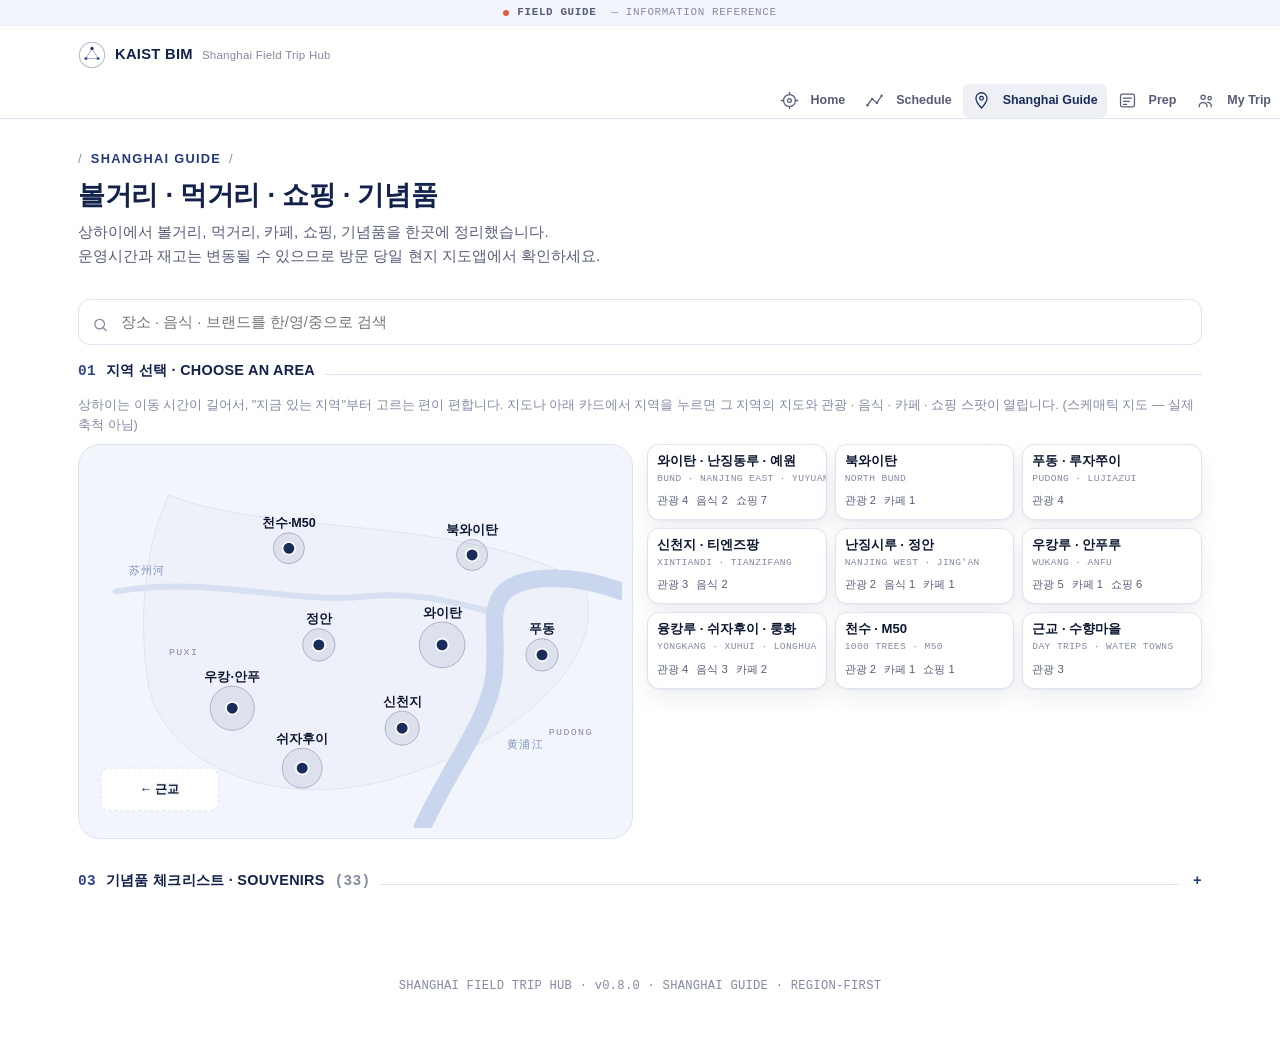
==== commit a9898fad: "Add files via upload" ====
--- a/guide.html
+++ b/guide.html
@@ -6,6 +6,7 @@
 <title>Shanghai Guide · KAIST BIM Shanghai Field Trip Hub</title>
 <meta name="theme-color" content="#ffffff" />
 <link rel="icon" href="data:image/svg+xml,%3Csvg xmlns=%27http://www.w3.org/2000/svg%27 viewBox=%270 0 100 100%27%3E%3Ccircle cx=%2750%27 cy=%2750%27 r=%2746%27 fill=%27%23ffffff%27 stroke=%27%231a2c5c%27 stroke-width=%274%27/%3E%3Ccircle cx=%2750%27 cy=%2730%27 r=%277%27 fill=%27%231a2c5c%27/%3E%3Ccircle cx=%2728%27 cy=%2770%27 r=%277%27 fill=%27%234863b5%27/%3E%3Ccircle cx=%2772%27 cy=%2770%27 r=%277%27 fill=%27%234863b5%27/%3E%3C/svg%3E" />
+<link rel="preconnect" href="https://thumb.wikimedia.org" crossorigin />
 <link rel="stylesheet" href="css/style.css" />
 </head>
 <body data-page="guide">
@@ -37,37 +38,58 @@
     <input type="search" id="guide-search" placeholder="장소 · 음식 · 브랜드를 한/영/중으로 검색" autocomplete="off" />
   </div>
 
-  <div class="tabbar" id="guide-tabbar"></div>
-
-  <div id="panel-see" class="tabpanel">
-    <div class="filter-bar" id="see-area-filter"></div>
-    <div class="guide-grid" id="see-root"></div>
-  </div>
-
-  <div id="panel-eat" class="tabpanel">
-    <div class="filter-bar filter-bar--sub" id="eat-type-filter"></div>
-    <div class="filter-bar" id="eat-area-filter"></div>
-    <div class="guide-grid" id="eat-root"></div>
-  </div>
-
-  <div id="panel-shop" class="tabpanel">
-    <div class="filter-bar" id="shop-area-filter"></div>
-    <div class="guide-grid" id="shop-root"></div>
-  </div>
-
-  <div id="panel-souvenirs" class="tabpanel">
-    <div class="guide-grid" id="souvenir-root"></div>
-  </div>
-
-  <div id="panel-map" class="tabpanel">
-    <p class="guide-map__note">정확한 축척 지도가 아니라, 장소들의 상대적인 위치와 지역 묶음을 이해하기 위한 스케매틱 지도입니다. 핀을 누르면 해당 지역의 장소를 아래에서 볼 수 있습니다.</p>
-    <div class="guide-map-wrap"><svg id="guide-map-svg" viewBox="0 0 800 560" xmlns="http://www.w3.org/2000/svg"></svg></div>
-    <div id="map-result-head" class="guide-map__result-head" style="display:none;"></div>
-    <div class="guide-grid" id="map-result-root"></div>
-  </div>
+  <!-- 검색 중일 때만 표시: 모든 지역을 가로지르는 결과 -->
+  <section id="guide-search-results" class="guide-search-results" hidden>
+    <div class="manifest-title"><span class="manifest-title__num">SEARCH</span><span id="search-result-count"></span><span class="manifest-title__line"></span></div>
+    <div class="guide-grid" id="search-root"></div>
+    <div id="search-souvenir-wrap" hidden>
+      <div class="manifest-title"><span class="manifest-title__num">SOUVENIRS</span>기념품<span class="manifest-title__line"></span></div>
+      <div class="guide-grid" id="search-souvenir-root"></div>
+    </div>
+  </section>
+
+  <!-- 01 · 전체 지도 → 지역 선택 -->
+  <section id="guide-overview" class="guide-overview">
+    <div class="manifest-title" style="margin-top:6px;"><span class="manifest-title__num">01</span>지역 선택 · CHOOSE AN AREA<span class="manifest-title__line"></span></div>
+    <p class="guide-map__note">상하이는 이동 시간이 길어서, "지금 있는 지역"부터 고르는 편이 편합니다. 지도나 아래 카드에서 지역을 누르면 그 지역의 지도와 관광 · 음식 · 카페 · 쇼핑 스팟이 열립니다. (스케매틱 지도 — 실제 축척 아님)</p>
+    <div class="guide-overview__layout">
+      <div class="guide-map-wrap guide-map-wrap--overview"><svg id="guide-map-svg" viewBox="0 0 800 560" xmlns="http://www.w3.org/2000/svg" role="group" aria-label="상하이 지역 스케매틱 지도"></svg></div>
+      <div class="region-grid" id="region-grid"></div>
+    </div>
+  </section>
+
+  <!-- 02 · 지역 상세 (지역 선택 시 표시) -->
+  <section id="region-detail" class="region-detail" hidden>
+    <div class="region-switch" id="region-switch" aria-label="다른 지역으로 이동"></div>
+    <div class="region-detail__head">
+      <div class="manifest-title" style="margin:6px 0 10px;"><span class="manifest-title__num">02</span><span id="region-kicker">AREA</span><span class="manifest-title__line"></span></div>
+      <h2 class="region-detail__title" id="region-title"></h2>
+      <div class="region-detail__en" id="region-en"></div>
+      <p class="region-detail__desc" id="region-desc"></p>
+    </div>
+    <div class="guide-map-wrap guide-map-wrap--region">
+      <svg id="region-map-svg" viewBox="0 0 800 460" xmlns="http://www.w3.org/2000/svg" role="group" aria-label="지역 상세 스케매틱 지도"></svg>
+      <div class="region-map__legend" id="region-map-legend"></div>
+    </div>
+    <p class="guide-map__note">핀 번호 = 아래 카드 번호. 핀 위치는 대략적인 상대 위치이며, 정확한 길찾기는 카드의 高德地图 버튼을 쓰세요.</p>
+    <div class="filter-bar" id="region-cat-filter" role="toolbar" aria-label="카테고리 필터"></div>
+    <div class="guide-grid" id="region-root"></div>
+    <div class="region-detail__foot">
+      <button class="btn btn--sm btn--ghost" type="button" data-region-back>↑ 전체 지도로</button>
+      <button class="btn btn--sm" type="button" id="region-next"></button>
+    </div>
+  </section>
+
+  <!-- 03 · 기념품 (기존 SOUVENIRS 탭 내용 그대로) -->
+  <section id="guide-souvenirs" class="guide-souvenirs">
+    <details class="guide-fold" id="souvenir-fold">
+      <summary class="manifest-title"><span class="manifest-title__num">03</span>기념품 체크리스트 · SOUVENIRS <span class="guide-fold__count" id="souvenir-count"></span><span class="manifest-title__line"></span></summary>
+      <div class="guide-grid guide-grid--compact" id="souvenir-root"></div>
+    </details>
+  </section>
 </main>
 
-<footer class="site-footer">SHANGHAI FIELD TRIP HUB · v0.7.5 · SHANGHAI GUIDE · ILLUSTRATION SYSTEM</footer>
+<footer class="site-footer">SHANGHAI FIELD TRIP HUB · v0.8.0 · SHANGHAI GUIDE · REGION-FIRST</footer>
 <nav class="bottom-nav" data-bottom-nav aria-label="주요 메뉴 (모바일)"></nav>
 
 <script src="js/config.js"></script>
@@ -75,34 +97,27 @@
 <script src="js/main.js"></script>
 <script>
   // ============================================================
-  // Shanghai Guide FINAL QA (v0.7.1) — 정보공유형 가이드
-  // js/data-trip.js가 아니라 js/data-guide.js(GUIDE_SPOTS/GUIDE_SOUVENIRS/
-  // GUIDE_RESEARCH_NOTES/GUIDE_RESEARCH_NOTES_EXTENDED)만 읽습니다.
-  // CANDIDATE/후보/SAMPLE/TBD/VERIFY/NOT CONFIRMED 등 일정 확정 여부를
-  // 뜻하는 표현은 이 화면에서 쓰지 않습니다 — Guide는 일정관리 페이지가
-  // 아닙니다.
-  // v0.7.1 QA 변경점: 한국어 별칭(aliases) 검색, 高德地图 URI API 링크,
-  // COPY NAME/ADDRESS 버튼 분리, #spot=<id> 딥링크, 카테고리별 placeholder.
+  // Shanghai Guide v0.8 — REGION-FIRST
+  // 흐름: 전체 스케매틱 지도 → 지역 선택 → 지역 상세 지도 + 카테고리(관광/음식/카페/쇼핑) → 장소 카드
+  // 데이터: js/data-guide.js (GUIDE_SPOTS · GUIDE_SOUVENIRS · GUIDE_REGIONS · GUIDE_IMAGE_MANIFEST)
+  // 유지한 기능: 한/영/중 + 한국어 별칭 검색, 高德地图 URI 링크, NAME/ADDRESS 복사,
+  //   Google 이미지 검색(PHOTOS ↗ + 이미지 클릭), #spot=<id> 딥링크, MORE 상세, 기념품 목록,
+  //   기존 카테고리별 SVG placeholder(일러스트 교체 전까지 유지).
+  // 기존 해시(#see/#eat/#shop/#souvenirs/#map)도 계속 동작합니다.
+  // CANDIDATE/후보/SAMPLE/TBD 등 일정 확정 표현은 이 화면에서 쓰지 않습니다.
   // ============================================================
 
-  const GUIDE_TABS = [
-    { id: "see", label: "SEE", icon: "pin" },
-    { id: "eat", label: "EAT", icon: "fork" },
-    { id: "shop", label: "SHOP", icon: "bag" },
-    { id: "souvenirs", label: "SOUVENIRS", icon: "bag" },
-    { id: "map", label: "MAP", icon: "route" },
-  ];
-
-  let activeGuideTab = "see";
-  let activeArea = "ALL";
-  let activeEatType = "ALL";
   let searchQuery = "";
-  let activeMapArea = null;
+  let activeRegionKey = null;
+  let activeCat = "all";
+  let pendingCat = null; // 옛 #see/#eat/#shop 링크로 들어왔을 때 첫 지역 선택에 적용
 
   // ---------- 검색 대상 문자열 (한/영/중 + 한국어 별칭 + 대표메뉴) ----------
   function spotSearchText(spot) {
+    const r = regionOf(spot);
     return [
       spot.name, spot.name_ko, spot.name_zh, spot.note, spot.tip,
+      r ? r.name_ko + " " + r.name_en : "",
       Array.isArray(spot.aliases) ? spot.aliases.join(" ") : spot.aliases,
       Array.isArray(spot.signature) ? spot.signature.join(" ") : spot.signature,
       Array.isArray(spot.keywords) ? spot.keywords.join(" ") : spot.keywords,
@@ -132,11 +147,46 @@
     return "https://uri.amap.com/search?" + params.toString();
   }
 
-  // ---------- 사진 영역 + 일러스트 시스템 (v0.7.5) ----------
-  // 모든 카드는 상단 hero(4:3) 영역을 유지합니다. 실제 사진이 있으면 사진을, 없으면
-  // 카테고리별 inline SVG 일러스트 placeholder를 보여주고, hero 영역 전체가
-  // Google 이미지 검색(새 탭)으로 연결됩니다. 이미지는 repo에 저장하지 않습니다.
-  // 일러스트는 외부 파일 없이 inline SVG(stroke=currentColor)로만 그립니다.
+  // ---------- 지역 · 카테고리 ----------
+  const CATS = [
+    { id: "all", label: "전체", en: "ALL" },
+    { id: "see", label: "관광", en: "SEE" },
+    { id: "eat", label: "음식", en: "EAT" },
+    { id: "cafe", label: "카페", en: "CAFE" },
+    { id: "shop", label: "쇼핑", en: "SHOP" },
+  ];
+  // 기존 tab / tabs / eatType 값만 읽어서 분류합니다(데이터 변경 없음). BAR는 음식에 포함.
+  function spotCats(spot) {
+    const tabs = spot.tabs || [spot.tab];
+    const out = [];
+    tabs.forEach((t) => {
+      if (t === "see") out.push("see");
+      else if (t === "shop") out.push("shop");
+      else if (t === "eat") out.push(spot.eatType === "cafe" || spot.eatType === "dessert" ? "cafe" : "eat");
+    });
+    return out.length ? out : ["see"];
+  }
+  function regionOf(spot) {
+    return GUIDE_REGIONS.find((r) => r.include.includes(spot.id)) || GUIDE_REGIONS.find((r) => r.areas.includes(spot.area)) || null;
+  }
+  function spotsInRegion(region) {
+    // 지역 지도 핀 순서(북→남/서→동으로 적어 둔 순서)를 카드 번호 순서로 사용
+    const order = Object.keys(region.map.pins);
+    return GUIDE_SPOTS
+      .filter((s) => region.include.includes(s.id) || region.areas.includes(s.area))
+      .sort((a, b) => order.indexOf(a.id) - order.indexOf(b.id));
+  }
+  function catCounts(list) {
+    const c = { all: list.length, see: 0, eat: 0, cafe: 0, shop: 0 };
+    list.forEach((s) => spotCats(s).forEach((k) => c[k]++));
+    return c;
+  }
+  function spotById(id) { return GUIDE_SPOTS.find((s) => s.id === id); }
+
+  // ---------- 기존 카테고리별 SVG placeholder 시스템 (v0.7.5, 그대로 유지) ----------
+  // ※ 교체 대상: 실사를 확보하지 못한 카드(ILLUSTRATION_NEEDED)의 임시 이미지입니다.
+  //   assets/guide/ILLUSTRATION_BRIEF.md 의 일러스트가 준비되면 js/data-guide.js
+  //   GUIDE_IMAGE_MANIFEST[id].ready = true 로 바꾸면 자동으로 교체됩니다.
   const PH_SOFT = 'fill="currentColor" fill-opacity="0.12"';
   const PH_PAPER = 'fill="#fff" fill-opacity="0.92"';
   // 공통 프레임: 아치 창(모든 타입 공통 모티프) + 바닥선 + 작은 반짝임 → "같은 시리즈"로 보이게 하는 장치.
@@ -353,65 +403,102 @@
     }
     return { type, variant, label: V[variant].label, art: V[variant].art };
   }
-  // ---------- Google 이미지 검색 링크 ----------
-  // image_search_query가 있으면 그대로 사용하고, 없으면 (1) 중국어명 + 上海, (2) 영문명 + Shanghai 순으로 자동 생성.
+
+  // ---------- Google 이미지 검색 링크 (v0.8) ----------
+  // 검색어 = 영문명 + 중국어명(지점명 포함) + Shanghai. 중국어명이 없으면 기존 image_search_query 사용.
   function guideImageSearchQuery(spot) {
-    const q = String(spot.image_search_query || "").trim();
-    if (q) return q;
+    let en = String(spot.name || "").split(" / ")[0]
+      .replace(/[（(][^）)]*[）)]/g, "")
+      .replace(/[　-鿿＀-￯·]+/g, " ")
+      .replace(/\s+/g, " ").trim()
+      .replace(/^[^A-Za-z0-9]+/, "").trim();
+    if (!/[A-Za-z]{2}/.test(en)) en = "";
     const zh = String(spot.name_zh || "").trim();
-    if (zh) return /上海/.test(zh) ? zh : zh + " 上海";
-    const en = String(spot.name || "").trim();
-    return en ? en + " Shanghai" : "";
+    if (!zh) {
+      const q = String(spot.image_search_query || "").trim();
+      return q || (en ? en + " Shanghai" : "");
+    }
+    const parts = [];
+    if (en && !zh.toLowerCase().includes(en.toLowerCase())) parts.push(en);
+    parts.push(zh);
+    if (!/shanghai/i.test(parts.join(" "))) parts.push("Shanghai");
+    return parts.join(" ");
   }
   function guideImageSearchUrl(spot) {
     const q = guideImageSearchQuery(spot);
     return q ? "https://www.google.com/search?tbm=isch&q=" + encodeURIComponent(q) : "";
   }
-  // hero 전체를 덮는 링크(+ 우상단 "PHOTOS ↗" 배지). 새 탭, noopener noreferrer.
+  // 이미지 전체를 덮는 링크 → Google 이미지 검색(새 탭). 이미지 위 글자는 최소화(작은 ↗ 아이콘만).
   function guideHeroLinkHtml(spot) {
     const url = guideImageSearchUrl(spot);
     if (!url) return "";
-    return `<a class="guide-card__hero-link" href="${escapeAttr(url)}" target="_blank" rel="noopener noreferrer" aria-label="${escapeAttr(spot.name)} — 사진 보기 (Google 이미지 검색, 새 탭)"><span class="guide-card__photos-badge">PHOTOS ↗</span></a>`;
-  }
+    return `<a class="guide-card__hero-link" href="${escapeAttr(url)}" target="_blank" rel="noopener noreferrer" aria-label="${escapeAttr(spot.name)} — 사진 더 보기 (Google 이미지 검색, 새 탭)"><span class="guide-card__photos-badge" aria-hidden="true">↗</span></a>`;
+  }
+
+  // ---------- 대표 이미지 ----------
+  // 우선순위: 실사(Commons, 라이선스 확인) > 완성 일러스트(ILLUSTRATION_NEEDED 해소 후) > 기존 SVG placeholder
+  // 모든 이미지 영역은 16:10 · object-fit: cover · 같은 위치/radius (css: .guide-card__photo)
   function guidePlaceholderHtml(spot) {
     const ill = guideIllustrationFor(spot);
-    return `<div class="guide-card__photo guide-card__photo--ph guide-card__photo--${ill.type}" data-photo-spot="${escapeAttr(spot.id)}" data-ill="${ill.type}:${ill.variant}">` +
+    // ILLUSTRATION_NEEDED: 새 일러스트가 준비되기 전까지 유지하는 임시 placeholder (교체 대상)
+    const replaceAttr = spot.image_status === "ILLUSTRATION_NEEDED"
+      ? ` data-image-status="ILLUSTRATION_NEEDED" data-illustration-file="${escapeAttr(spot.illustration_file || "")}"` : "";
+    return `<div class="guide-card__photo guide-card__photo--ph guide-card__photo--${ill.type}" data-photo-spot="${escapeAttr(spot.id)}" data-ill="${ill.type}:${ill.variant}"${replaceAttr}>` +
       `<span class="guide-card__ph-art">${ill.art}</span>` +
       `<span class="guide-card__ph-stamp">SHANGHAI · ${ill.label}</span>` +
       `${guideHeroLinkHtml(spot)}</div>`;
   }
-  // 재사용 라이선스가 확인된 사진만 표시합니다. 크레딧은 사진 우하단의 작은
-  // "Photo: Author · License" 한 줄이며, 누르면 Wikimedia Commons file page가 새 탭에서
-  // 열립니다. image_context(예: "AREA VIEW")가 있으면 사진 좌상단에 라벨을 표시해
-  // 매장 자체 사진으로 오해되지 않게 합니다.
   function guideCreditText(spot) {
     const lic = spot.image_license || "";
     const cr = spot.image_credit || "";
-    // CC0 / Public Domain은 저작자 표기 의무가 없으므로 라이선스명만 간단히 표시.
-    if (/^(cc0|public domain)$/i.test(lic)) return lic;
+    if (/^(cc0|public domain)$/i.test(lic)) return lic; // 저작자 표기 의무 없음
     return [cr, lic].filter(Boolean).join(" · ");
   }
+  // Commons 썸네일은 표준 폭(500/960/1280)만 쓰므로 srcset을 만들어 모바일에서 작은 파일을 받게 합니다.
+  function commonsSrcset(url) {
+    const m = String(url).match(/\/(\d+)px-/);
+    if (!m) return "";
+    const max = +m[1];
+    return [500, 960, 1280].filter((w) => w <= max).map((w) => url.replace(/\/\d+px-/, "/" + w + "px-") + " " + w + "w").join(", ");
+  }
+  const CARD_SIZES = "(min-width: 1020px) 360px, (min-width: 640px) 46vw, 92vw";
   function guidePhotoHtml(spot) {
+    // 완성된 일러스트가 준비된 경우
+    if (spot.image_kind === "illustration" && spot.illustration_ready && spot.illustration_file) {
+      return `<div class="guide-card__photo guide-card__photo--img guide-card__photo--illust" data-photo-spot="${escapeAttr(spot.id)}">` +
+        `<img src="${escapeAttr(spot.illustration_file)}" alt="${escapeAttr(spot.name)} — 일러스트" loading="lazy" decoding="async" data-fallback="" />` +
+        `<span class="guide-card__illust-tag">ILLUSTRATION</span>${guideHeroLinkHtml(spot)}</div>`;
+    }
     if (!spot.image) return guidePlaceholderHtml(spot);
     const credit = guideCreditText(spot);
     const creditHtml = credit
       ? (spot.image_source_url
-          ? `<a class="guide-card__credit" href="${escapeAttr(spot.image_source_url)}" target="_blank" rel="noopener noreferrer" title="Wikimedia Commons">${escapeAttr(credit)}</a>`
+          ? `<a class="guide-card__credit" href="${escapeAttr(spot.image_source_url)}" target="_blank" rel="noopener noreferrer" title="출처: Wikimedia Commons">${escapeAttr(credit)}</a>`
           : `<span class="guide-card__credit">${escapeAttr(credit)}</span>`)
       : "";
-    const ctxHtml = spot.image_context
-      ? `<span class="guide-card__img-context">${escapeAttr(spot.image_context)}</span>`
-      : "";
-    return `<div class="guide-card__photo guide-card__photo--img" data-photo-spot="${escapeAttr(spot.id)}"><img src="${escapeAttr(spot.image)}" alt="${escapeAttr(spot.image_alt || spot.name)}" loading="lazy" decoding="async" />${ctxHtml}${guideHeroLinkHtml(spot)}${creditHtml}</div>`;
-  }
-  // 이미지 파일이 없거나 로드에 실패하면 깨진 이미지 대신 일러스트 placeholder로 되돌립니다.
+    const ctxHtml = spot.image_context ? `<span class="guide-card__img-context">${escapeAttr(spot.image_context)}</span>` : "";
+    const useLocal = typeof GUIDE_LOCAL_PHOTOS !== "undefined" && GUIDE_LOCAL_PHOTOS && spot.image_local;
+    const src = useLocal ? spot.image_local : spot.image;
+    const srcset = useLocal ? "" : commonsSrcset(spot.image);
+    const pos = spot.image_focus ? ` style="object-position:${escapeAttr(spot.image_focus)}"` : "";
+    return `<div class="guide-card__photo guide-card__photo--img" data-photo-spot="${escapeAttr(spot.id)}">` +
+      `<img src="${escapeAttr(src)}"${srcset ? ` srcset="${escapeAttr(srcset)}" sizes="${CARD_SIZES}"` : ""} alt="${escapeAttr(spot.image_alt || spot.name)}" loading="lazy" decoding="async"${pos} data-fallback="${useLocal ? escapeAttr(spot.image) : ""}" />` +
+      `${ctxHtml}${guideHeroLinkHtml(spot)}${creditHtml}</div>`;
+  }
+  // 로드 실패 시: 로컬 webp → Commons 썸네일 → 기존 placeholder 순으로 되돌아갑니다.
   document.addEventListener("error", (ev) => {
     const img = ev.target;
     if (!img || img.tagName !== "IMG") return;
+    const fb = img.getAttribute("data-fallback");
+    if (fb) { img.removeAttribute("data-fallback"); img.removeAttribute("srcset"); img.src = fb; return; }
     const wrap = img.closest && img.closest(".guide-card__photo--img");
-    if (!wrap) return;
-    const spot = GUIDE_SPOTS.find((s) => s.id === wrap.getAttribute("data-photo-spot"));
-    if (spot) wrap.outerHTML = guidePlaceholderHtml(spot);
+    if (wrap) {
+      const spot = spotById(wrap.getAttribute("data-photo-spot"));
+      if (spot) wrap.outerHTML = guidePlaceholderHtml(spot);
+      return;
+    }
+    const tile = img.closest && img.closest(".region-tile__img");
+    if (tile) { tile.classList.add("is-broken"); img.remove(); }
   }, true);
 
   // ---------- 카드 MORE(details) 안 항목들 ----------
@@ -430,238 +517,319 @@
   }
 
   // ---------- 공용 Guide 카드 템플릿 ----------
-  function guideCardHtml(spot) {
+  // [대표 이미지] → 카테고리 · 지역 → 장소명 / 중국어명 → 설명 → 중국어 주소 → 高德地图 · NAME · ADDRESS · PHOTOS ↗ → MORE
+  function guideCardHtml(spot, num) {
     const mapUrl = amapSearchUrl(spot);
+    const photosUrl = guideImageSearchUrl(spot);
     const moreRows = guideMoreRowsHtml(spot);
-    // COPY NAME(중국어명) / COPY ADDRESS(주소) — 없는 값은 버튼 자체를 숨김.
-    // 택시기사님께 보여주거나 현지 지도앱 검색에 바로 쓸 수 있도록 분리.
+    const region = regionOf(spot);
+    const cat = spotCats(spot)[0];
     const copyButtons = [
       spot.name_zh ? `<button class="copy-btn copy-btn--sm" type="button" data-copy="${escapeAttr(spot.name_zh)}">${icon("copy")}<span>NAME</span></button>` : "",
       spot.address ? `<button class="copy-btn copy-btn--sm" type="button" data-copy="${escapeAttr(spot.address)}">${icon("copy")}<span>ADDRESS</span></button>` : "",
     ].filter(Boolean).join("");
     return `
-      <article class="guide-card" id="card-${escapeAttr(spot.id)}">
+      <article class="guide-card" id="card-${escapeAttr(spot.id)}" data-cat="${cat}">
         ${guidePhotoHtml(spot)}
         <div class="guide-card__body">
           <div class="guide-card__top">
-            <div class="guide-card__category">${spot.category}</div>
-            <div class="guide-card__area">${spot.area}</div>
+            <div class="guide-card__category">${num ? `<span class="guide-card__num guide-card__num--${cat}">${num}</span>` : ""}${spot.category}</div>
+            <div class="guide-card__area">${region ? region.name_en : spot.area}</div>
           </div>
           <div class="guide-card__name">${spot.name}</div>
-          ${spot.name_zh ? `<div class="guide-card__name-zh">${spot.name_zh}</div>` : ""}
+          ${spot.name_zh && spot.name_zh !== spot.name ? `<div class="guide-card__name-zh">${spot.name_zh}</div>` : ""}
           ${spot.note ? `<div class="guide-card__note">${spot.note}</div>` : ""}
           ${spot.address ? `<div class="guide-card__addr">${icon("pin")} ${spot.address}</div>` : ""}
           <div class="guide-card__actions">
             ${mapUrl ? `<a class="btn btn--sm" href="${mapUrl}" target="_blank" rel="noopener">${icon("pin")}<span>高德地图</span></a>` : ""}
             ${copyButtons}
+            ${photosUrl ? `<a class="copy-btn copy-btn--sm guide-card__photos-btn" href="${escapeAttr(photosUrl)}" target="_blank" rel="noopener noreferrer">${icon("camera")}<span>PHOTOS ↗</span></a>` : ""}
           </div>
           ${moreRows ? `<details class="guide-card__more"><summary>&nbsp;</summary><div class="guide-card__more-body">${moreRows}</div></details>` : ""}
         </div>
       </article>
     `;
   }
-
   function emptyBoxHtml(msg) {
     return `<div class="placeholder-box">${msg}</div>`;
   }
 
-  // ---------- AREA 필터 바 (SEE/EAT/SHOP 공용) ----------
-  function areaFilterBarHtml() {
-    return ["ALL", ...AREA_CLUSTERS.map((c) => c.id), AREA_OTHER].map(
-      (a) => `<button class="filter-chip ${a === activeArea ? "is-active" : ""}" data-area="${escapeAttr(a)}" type="button"><span>${a}</span></button>`
-    ).join("");
-  }
-  function renderAreaFilterBars() {
-    ["see-area-filter", "eat-area-filter", "shop-area-filter"].forEach((elId) => {
-      const el = document.getElementById(elId);
+  // SVG가 화면에서 줄어들 때(모바일) 글자·핀이 너무 작아지지 않도록 보정 배율을 구합니다.
+  function svgScale(svg) {
+    const w = svg.getBoundingClientRect().width || 800;
+    return Math.min(2.3, Math.max(0.75, 800 / w * 0.9));
+  }
+
+  // ---------- 01 · 전체 스케매틱 지도 ----------
+  function renderOverviewMap() {
+    const svg = document.getElementById("guide-map-svg");
+    const regions = GUIDE_REGIONS.filter((r) => r.key !== "outskirts");
+    const out = GUIDE_REGIONS.find((r) => r.key === "outskirts");
+    const k = svgScale(svg);
+    const fs = (px) => ` style="font-size:${(px * k).toFixed(1)}px"`;
+    const node = (r) => {
+      const n = spotsInRegion(r).length;
+      const [x, y] = r.ov;
+      const rad = 20 + Math.min(n, 13) * 1.1;
+      const active = activeRegionKey === r.key ? "is-active" : "";
+      const label = k > 1.25 ? r.short : r.name_ko.split(" · ").slice(0, 2).join(" · ");
+      return `
+        <g class="ov-region ${active}" data-region="${r.key}" tabindex="0" role="button" aria-label="${escapeAttr(r.name_ko)} — ${n}곳">
+          <circle class="ov-region__halo" cx="${x}" cy="${y}" r="${rad}"/>
+          <circle class="ov-region__dot" cx="${x}" cy="${y}" r="${7 * k}"/>
+          <text class="ov-region__label" x="${x}" y="${y - rad - 8}" text-anchor="middle"${fs(14)}>${label}</text>
+          ${k > 1.25 ? "" : `<text class="ov-region__count" x="${x}" y="${y + rad + 6 + 11 * k}" text-anchor="middle"${fs(11)}>${n}곳</text>`}
+        </g>`;
+    };
+    svg.innerHTML = `
+      <path d="M 120 60 C 260 120, 560 90, 740 190 C 790 300, 640 440, 440 490 C 280 530, 120 470, 90 350 C 70 230, 90 120, 120 60 Z" class="ov-land"/>
+      <path d="M 40 205 C 180 180, 300 225, 420 212 C 500 205, 560 225, 606 236" class="ov-creek"/>
+      <path d="M 500 560 C 540 470, 600 400, 608 330 C 614 270, 600 240, 618 212 C 640 180, 720 175, 800 205" class="ov-river"/>
+      <text class="ov-water-label" x="628" y="440"${fs(12)}>黄浦江</text>
+      <text class="ov-water-label" x="60" y="178"${fs(12)}>苏州河</text>
+      <text class="ov-side-label" x="690" y="420"${fs(11)}>PUDONG</text>
+      <text class="ov-side-label" x="120" y="300"${fs(11)}>PUXI</text>
+      ${regions.map(node).join("")}
+      <g class="ov-region ov-region--out ${activeRegionKey === "outskirts" ? "is-active" : ""}" data-region="outskirts" tabindex="0" role="button" aria-label="${escapeAttr(out.name_ko)} — ${spotsInRegion(out).length}곳">
+        <rect class="ov-region__box" x="18" y="470" width="176" height="64" rx="12"/>
+        <text class="ov-region__label" x="106" y="${k > 1.25 ? 502 + 4 * k : 502 - 6 * k}" text-anchor="middle"${fs(13)}>← ${out.name_ko.split(" · ")[0]}</text>
+        ${k > 1.25 ? "" : `<text class="ov-region__count" x="106" y="${504 + 10 * k}" text-anchor="middle"${fs(11)}>${spotsInRegion(out).length}곳 · 수향마을</text>`}
+      </g>`;
+    svg.querySelectorAll("[data-region]").forEach((g) => {
+      const go = () => selectRegion(g.getAttribute("data-region"), { scroll: true });
+      g.addEventListener("click", go);
+      g.addEventListener("keydown", (e) => { if (e.key === "Enter" || e.key === " ") { e.preventDefault(); go(); } });
+    });
+  }
+
+  // ---------- 01 · 지역 카드(대표 사진 + 카테고리 개수) ----------
+  function regionTileHtml(r) {
+    const list = spotsInRegion(r);
+    const c = catCounts(list);
+    const cover = spotById(r.cover);
+    const useLocal = typeof GUIDE_LOCAL_PHOTOS !== "undefined" && GUIDE_LOCAL_PHOTOS && cover && cover.image_local;
+    const coverSrc = useLocal ? cover.image_local : (cover && cover.image ? cover.image.replace(/\/\d+px-/, "/500px-") : "");
+    const stats = CATS.slice(1).filter((k) => c[k.id]).map((k) => `<span>${k.label} ${c[k.id]}</span>`).join("");
+    return `
+      <button class="region-tile ${activeRegionKey === r.key ? "is-active" : ""}" type="button" data-region="${r.key}">
+        <span class="region-tile__img">${coverSrc ? `<img src="${escapeAttr(coverSrc)}" alt="" loading="lazy" decoding="async" data-fallback="${useLocal ? escapeAttr(cover.image.replace(/\/\d+px-/, "/500px-")) : ""}"${cover.image_focus ? ` style="object-position:${escapeAttr(cover.image_focus)}"` : ""} />` : ""}</span>
+        <span class="region-tile__body">
+          <span class="region-tile__name">${r.name_ko}</span>
+          <span class="region-tile__en">${r.name_en}</span>
+          <span class="region-tile__stats">${stats}</span>
+        </span>
+      </button>`;
+  }
+  function renderRegionGrid() {
+    const el = document.getElementById("region-grid");
+    el.innerHTML = GUIDE_REGIONS.map(regionTileHtml).join("");
+    el.querySelectorAll("[data-region]").forEach((b) => b.addEventListener("click", () => selectRegion(b.getAttribute("data-region"), { scroll: true })));
+  }
+
+  // ---------- 02 · 지역 상세 스케매틱 지도 ----------
+  const CAT_COLOR = { see: "var(--navy-800)", eat: "var(--coral)", cafe: "var(--amber)", shop: "var(--mint)" };
+  function pinShortName(spot) {
+    let en = String(spot.name || "").split(" / ")[0].split(" — ")[0].replace(/[（(][^）)]*[）)]/g, "").trim();
+    if (/[　-鿿]/.test(en) && /[A-Za-z]{2}/.test(en)) en = en.replace(/[　-鿿·]+/g, " ").replace(/^[^A-Za-z0-9]+/, "").trim();
+    if (!/[A-Za-z]{2}/.test(en)) en = (spot.name_zh || spot.name).replace(/[（(].*$/, "").split("·")[0];
+    return en.length > 18 ? en.slice(0, 17) + "…" : en;
+  }
+  function renderRegionMap(region, list) {
+    const svg = document.getElementById("region-map-svg");
+    const m = region.map;
+    const k = svgScale(svg);
+    const fs = (px) => ` style="font-size:${(px * k).toFixed(1)}px"`;
+    const showLabels = k < 1.6; // 아주 좁은 화면에서는 번호만(이름은 아래 카드와 번호로 매칭)
+    const water = (m.water || []).map((w) => `<path d="${w.d}" class="rm-water" style="stroke-width:${w.w}"/>${w.label ? `<text class="rm-water-label" x="${w.lx}" y="${w.ly}"${fs(11)}>${w.label}</text>` : ""}`).join("");
+    const roads = (m.roads || []).map((r) => `<path d="${r.d}" class="rm-road ${r.main ? "rm-road--main" : ""}"/>`).join("");
+    const roadLabels = (m.roads || []).filter((r) => r.label).map((r) => `<text class="rm-road-label" x="${r.lx}" y="${r.ly}"${fs(10.5)}>${r.label}</text>`).join("");
+    const notes = (m.edge_notes || []).map((n) => `<text class="rm-edge-note" x="${n.x}" y="${n.y}" text-anchor="middle"${fs(11)}>${n.t}</text>`).join("");
+    const pins = list.map((s, i) => {
+      const p = m.pins[s.id];
+      if (!p) return "";
+      const cats = spotCats(s);
+      const dim = activeCat !== "all" && !cats.includes(activeCat) ? "is-dim" : "";
+      const [x, y] = p;
+      const below = i % 2 === 1;
+      const anchor = x > 690 ? "end" : x < 110 ? "start" : "middle";
+      return `
+        <g class="rm-pin ${dim}" data-pin="${escapeAttr(s.id)}" tabindex="0" role="button" aria-label="${i + 1}. ${escapeAttr(s.name)}">
+          <title>${i + 1}. ${escapeAttr(s.name)}</title>
+          <circle cx="${x}" cy="${y}" r="${(13 * k).toFixed(1)}" style="fill:${CAT_COLOR[cats[0]]}"/>
+          <text class="rm-pin__num" x="${x}" y="${y + 4 * k}" text-anchor="middle"${fs(11.5)}>${i + 1}</text>
+          ${showLabels ? `<text class="rm-pin__label" x="${x}" y="${below ? y + (13 + 15) * k : y - (13 + 6) * k}" text-anchor="${anchor}"${fs(11.5)}>${escapeAttr(pinShortName(s))}</text>` : ""}
+        </g>`;
+    }).join("");
+    svg.innerHTML = `<rect x="0" y="0" width="800" height="460" rx="14" class="rm-bg"/>${water}${roads}${roadLabels}${notes}${pins}
+      <text class="rm-north" x="770" y="30" text-anchor="middle"${fs(11)}>N ↑</text>`;
+    svg.querySelectorAll("[data-pin]").forEach((g) => {
+      const go = () => focusCard(g.getAttribute("data-pin"));
+      g.addEventListener("click", go);
+      g.addEventListener("keydown", (e) => { if (e.key === "Enter" || e.key === " ") { e.preventDefault(); go(); } });
+    });
+    document.getElementById("region-map-legend").innerHTML = CATS.slice(1)
+      .map((k) => `<span class="rm-legend"><i style="background:${CAT_COLOR[k.id]}"></i>${k.label}</span>`).join("");
+  }
+
+  function focusCard(spotId) {
+    const spot = spotById(spotId);
+    if (spot && activeCat !== "all" && !spotCats(spot).includes(activeCat)) { activeCat = "all"; renderRegionDetail(); }
+    requestAnimationFrame(() => {
+      const el = document.getElementById("card-" + spotId);
       if (!el) return;
-      el.innerHTML = areaFilterBarHtml();
-      el.querySelectorAll("[data-area]").forEach((btn) => {
-        btn.addEventListener("click", () => { activeArea = btn.getAttribute("data-area"); renderAreaFilterBars(); renderActiveTabList(); });
-      });
+      el.scrollIntoView({ behavior: "smooth", block: "center" });
+      el.classList.remove("is-deep-linked"); void el.offsetWidth;
+      el.classList.add("is-deep-linked");
+      setTimeout(() => el.classList.remove("is-deep-linked"), 2200);
     });
   }
 
-  // ---------- EAT 서브필터 ----------
-  function renderEatTypeFilter() {
-    const el = document.getElementById("eat-type-filter");
-    el.innerHTML = EAT_TYPES.map(
-      (t) => `<button class="filter-chip ${t === activeEatType ? "is-active" : ""}" data-eat-type="${t}" type="button">${icon("fork")}<span>${t}</span></button>`
-    ).join("");
-    el.querySelectorAll("[data-eat-type]").forEach((btn) => {
-      btn.addEventListener("click", () => { activeEatType = btn.getAttribute("data-eat-type"); renderEatTypeFilter(); renderEat(); });
-    });
-  }
-
-  // ---------- 탭별 목록 필터링 + 렌더 ----------
-  function spotsForTab(tabId) {
-    return GUIDE_SPOTS.filter((s) => (s.tabs || [s.tab]).includes(tabId));
-  }
-  function applyAreaFilter(list) {
-    if (activeArea === "ALL") return list;
-    return list.filter((s) => s.area === activeArea);
-  }
-  function applySearch(list) {
-    return list.filter(matchesSearch);
-  }
-
-  function renderSee() {
-    let list = applySearch(applyAreaFilter(spotsForTab("see")));
-    document.getElementById("see-root").innerHTML = list.length ? list.map(guideCardHtml).join("") : emptyBoxHtml("조건에 맞는 장소가 없습니다.");
-  }
-  function renderEat() {
-    let list = spotsForTab("eat");
-    if (activeEatType !== "ALL") list = list.filter((s) => (s.eatType || "").toUpperCase() === activeEatType);
-    list = applySearch(applyAreaFilter(list));
-    document.getElementById("eat-root").innerHTML = list.length ? list.map(guideCardHtml).join("") : emptyBoxHtml("조건에 맞는 식당·카페가 없습니다.");
-  }
-  function renderShop() {
-    let list = applySearch(applyAreaFilter(spotsForTab("shop")));
-    document.getElementById("shop-root").innerHTML = list.length ? list.map(guideCardHtml).join("") : emptyBoxHtml("조건에 맞는 매장이 없습니다.");
-  }
-
-  // ---------- SOUVENIRS ----------
+  // ---------- 02 · 지역 상세 ----------
+  function renderRegionSwitch() {
+    const el = document.getElementById("region-switch");
+    el.innerHTML = GUIDE_REGIONS.map((r) => `<button class="filter-chip ${r.key === activeRegionKey ? "is-active" : ""}" type="button" data-region="${r.key}"><span>${r.short}</span></button>`).join("");
+    el.querySelectorAll("[data-region]").forEach((b) => b.addEventListener("click", () => selectRegion(b.getAttribute("data-region"))));
+    const act = el.querySelector(".is-active");
+    if (act) el.scrollLeft = act.offsetLeft - 16;
+  }
+  function renderRegionDetail() {
+    const region = GUIDE_REGIONS.find((r) => r.key === activeRegionKey);
+    const sec = document.getElementById("region-detail");
+    if (!region) { sec.hidden = true; return; }
+    sec.hidden = false;
+    const list = spotsInRegion(region);
+    const c = catCounts(list);
+    document.getElementById("region-kicker").textContent = "AREA · " + list.length + "곳";
+    document.getElementById("region-title").textContent = region.name_ko;
+    document.getElementById("region-en").textContent = region.name_en;
+    document.getElementById("region-desc").textContent = region.desc;
+    renderRegionSwitch();
+    renderRegionMap(region, list);
+
+    const fb = document.getElementById("region-cat-filter");
+    fb.innerHTML = CATS.map((k) => `<button class="filter-chip ${k.id === activeCat ? "is-active" : ""}" type="button" data-cat="${k.id}" ${c[k.id] ? "" : "disabled"} aria-pressed="${k.id === activeCat}"><span>${k.label}</span><span class="filter-chip__count">${c[k.id]}</span></button>`).join("");
+    fb.querySelectorAll("[data-cat]").forEach((b) => b.addEventListener("click", () => { activeCat = b.getAttribute("data-cat"); renderRegionDetail(); }));
+
+    const numbered = list.map((s, i) => ({ s, n: i + 1 }));
+    const shown = numbered.filter(({ s }) => activeCat === "all" || spotCats(s).includes(activeCat));
+    document.getElementById("region-root").innerHTML = shown.length
+      ? shown.map(({ s, n }) => guideCardHtml(s, n)).join("")
+      : emptyBoxHtml("이 지역에는 해당 카테고리의 장소가 없습니다.");
+
+    const idx = GUIDE_REGIONS.indexOf(region);
+    const next = GUIDE_REGIONS[(idx + 1) % GUIDE_REGIONS.length];
+    const nb = document.getElementById("region-next");
+    nb.textContent = "다음 지역: " + next.short + " →";
+    nb.onclick = () => selectRegion(next.key, { scroll: true });
+  }
+  function selectRegion(key, opts) {
+    opts = opts || {};
+    if (!GUIDE_REGIONS.some((r) => r.key === key)) return;
+    if (key !== activeRegionKey && !opts.keepCat) { activeCat = pendingCat || "all"; pendingCat = null; }
+    activeRegionKey = key;
+    renderOverviewMap();
+    renderRegionGrid();
+    renderRegionDetail();
+    if (!opts.noHash) history.replaceState(null, "", "#region=" + key);
+    if (opts.scroll) requestAnimationFrame(() => document.getElementById("region-detail").scrollIntoView({ behavior: "smooth", block: "start" }));
+  }
+
+  // ---------- 03 · SOUVENIRS (기존 내용 그대로) ----------
   function souvenirCardHtml(item) {
-    const shops = (item.shop_ids || []).map((id) => GUIDE_SPOTS.find((s) => s.id === id)).filter(Boolean);
+    const shops = (item.shop_ids || []).map((id) => spotById(id)).filter(Boolean);
+    const shopHtml = shops.length
+      ? "구매처: " + shops.map((s) => `<a href="#spot=${escapeAttr(s.id)}">${s.name}</a>`).join(", ")
+      : "구매처: 상하이 현지 매장 (지점은 방문 당일 확인)";
     return `
-      <article class="guide-card">
+      <article class="guide-card guide-card--text">
         <div class="guide-card__body">
           <div class="guide-card__top">
             <div class="guide-card__category">SOUVENIR</div>
           </div>
           <div class="guide-card__name">${item.name}</div>
           ${item.note ? `<div class="guide-card__note">${item.note}</div>` : ""}
-          <div class="guide-card__note">${shops.length ? "구매처: " + shops.map((s) => s.name).join(", ") : "구매처: 상하이 현지 매장 (지점은 방문 당일 확인)"}</div>
+          <div class="guide-card__note">${shopHtml}</div>
         </div>
       </article>
     `;
   }
+  function souvenirMatches(item) {
+    return !searchQuery || (item.name + " " + (item.note || "")).toLowerCase().includes(searchQuery);
+  }
   function renderSouvenirs() {
-    const q = searchQuery;
-    const list = GUIDE_SOUVENIRS.filter((item) => !q || (item.name + " " + (item.note || "")).toLowerCase().includes(q));
-    document.getElementById("souvenir-root").innerHTML = list.length ? list.map(souvenirCardHtml).join("") : emptyBoxHtml("조건에 맞는 기념품이 없습니다.");
-  }
-
-  // ---------- MAP ----------
-  function renderGuideMap() {
-    const svg = document.getElementById("guide-map-svg");
-    const pins = AREA_CLUSTERS.map((c) => {
-      const count = GUIDE_SPOTS.filter((s) => s.area === c.id).length;
-      const active = activeMapArea === c.id ? "is-active" : "";
-      return `
-        <g class="guide-map__pin ${active}" data-map-area="${escapeAttr(c.id)}">
-          <circle class="dot" cx="${c.x}" cy="${c.y}" r="9"/>
-          <text class="pin-label" x="${c.x}" y="${c.y - 16}" text-anchor="middle">${c.label}</text>
-          <text class="pin-count" x="${c.x}" y="${c.y + 24}" text-anchor="middle">${count}곳</text>
-        </g>`;
-    }).join("");
-    svg.innerHTML = `
-      <rect x="0" y="0" width="800" height="560" fill="none"/>
-      <path d="M 120 60 C 260 120, 560 90, 700 220 C 760 300, 620 430, 420 480 C 260 520, 120 460, 90 340 C 70 220, 90 120, 120 60 Z" fill="#eef1f9" stroke="#dde3f0" stroke-width="1.5"/>
-      <path d="M 560 60 L 620 500" stroke="#c9d3ea" stroke-width="10" opacity="0.6"/>
-      ${pins}
-    `;
-    svg.querySelectorAll("[data-map-area]").forEach((g) => {
-      g.addEventListener("click", () => {
-        const area = g.getAttribute("data-map-area");
-        activeMapArea = activeMapArea === area ? null : area;
-        renderGuideMap();
-        renderMapResult();
-      });
-    });
-  }
-  function renderMapResult() {
-    const head = document.getElementById("map-result-head");
-    const root = document.getElementById("map-result-root");
-    if (!activeMapArea) {
-      head.style.display = "none";
-      root.innerHTML = "";
+    document.getElementById("souvenir-count").textContent = "(" + GUIDE_SOUVENIRS.length + ")";
+    document.getElementById("souvenir-root").innerHTML = GUIDE_SOUVENIRS.map(souvenirCardHtml).join("");
+  }
+
+  // ---------- 검색 (모든 지역 가로질러) ----------
+  function renderSearch() {
+    const on = !!searchQuery;
+    document.getElementById("guide-search-results").hidden = !on;
+    document.getElementById("guide-overview").hidden = on;
+    document.getElementById("guide-souvenirs").hidden = on;
+    document.getElementById("region-detail").hidden = on || !activeRegionKey;
+    if (!on) return;
+    const spots = GUIDE_SPOTS.filter(matchesSearch);
+    const souv = GUIDE_SOUVENIRS.filter(souvenirMatches);
+    document.getElementById("search-result-count").textContent = "검색 결과 " + spots.length + "곳" + (souv.length ? " · 기념품 " + souv.length : "");
+    document.getElementById("search-root").innerHTML = spots.length ? spots.map((s) => guideCardHtml(s)).join("") : emptyBoxHtml("조건에 맞는 장소가 없습니다.");
+    document.getElementById("search-souvenir-wrap").hidden = !souv.length;
+    document.getElementById("search-souvenir-root").innerHTML = souv.map(souvenirCardHtml).join("");
+  }
+
+  // ---------- 라우팅: #region=<key> · #spot=<id> · (기존) #see/#eat/#shop/#souvenirs/#map ----------
+  function goToSpotDeepLink(spotId) {
+    const spot = spotById(spotId);
+    if (!spot) return false;
+    const region = regionOf(spot);
+    if (!region) return false;
+    if (searchQuery) { searchQuery = ""; document.getElementById("guide-search").value = ""; renderSearch(); }
+    activeCat = "all";
+    selectRegion(region.key, { noHash: true, keepCat: true });
+    focusCard(spotId);
+    return true;
+  }
+  function handleHashRoute() {
+    const raw = decodeURIComponent((location.hash || "").replace(/^#/, ""));
+    if (raw.indexOf("spot=") === 0 && goToSpotDeepLink(raw.slice(5))) return;
+    if (raw.indexOf("region=") === 0) { selectRegion(raw.slice(7), { noHash: true, scroll: true }); return; }
+    if (raw === "souvenirs") {
+      const fold = document.getElementById("souvenir-fold");
+      fold.open = true;
+      requestAnimationFrame(() => fold.scrollIntoView({ behavior: "smooth", block: "start" }));
       return;
     }
-    head.style.display = "block";
-    head.textContent = activeMapArea + " · 이 지역의 장소";
-    const list = GUIDE_SPOTS.filter((s) => s.area === activeMapArea);
-    root.innerHTML = list.length ? list.map(guideCardHtml).join("") : emptyBoxHtml("이 지역에 등록된 장소가 없습니다.");
-  }
-
-  // ---------- 탭 전환 ----------
-  function renderGuideTabbar() {
-    const el = document.getElementById("guide-tabbar");
-    el.innerHTML = GUIDE_TABS.map((t) => `<button class="tabbar__btn ${t.id === activeGuideTab ? "is-active" : ""}" data-guide-tab="${t.id}" type="button">${icon(t.icon)}<span>${t.label}</span></button>`).join("");
-    el.querySelectorAll("[data-guide-tab]").forEach((btn) => {
-      btn.addEventListener("click", () => { activeGuideTab = btn.getAttribute("data-guide-tab"); location.hash = activeGuideTab; showActiveGuidePanel(); });
+    if (raw === "see" || raw === "eat" || raw === "shop") pendingCat = raw; // 다음에 고르는 지역이 이 카테고리로 열림
+    if (raw === "map" || raw === "see" || raw === "eat" || raw === "shop") {
+      requestAnimationFrame(() => document.getElementById("guide-overview").scrollIntoView({ behavior: "smooth", block: "start" }));
+    }
+  }
+
+  function initGuide() {
+    renderOverviewMap();
+    renderRegionGrid();
+    renderSouvenirs();
+    handleHashRoute();
+    document.querySelectorAll("[data-region-back]").forEach((b) => b.addEventListener("click", () => {
+      document.getElementById("guide-overview").scrollIntoView({ behavior: "smooth", block: "start" });
+    }));
+    let t = null;
+    document.getElementById("guide-search").addEventListener("input", (e) => {
+      clearTimeout(t);
+      t = setTimeout(() => { searchQuery = e.target.value.trim().toLowerCase(); renderSearch(); }, 120);
     });
-  }
-  function showActiveGuidePanel() {
-    document.querySelectorAll(".tabpanel").forEach((p) => p.classList.remove("is-active"));
-    const panel = document.getElementById("panel-" + activeGuideTab);
-    if (panel) panel.classList.add("is-active");
-    renderGuideTabbar();
-  }
-  function renderActiveTabList() {
-    if (activeGuideTab === "see") renderSee();
-    else if (activeGuideTab === "eat") renderEat();
-    else if (activeGuideTab === "shop") renderShop();
-    else if (activeGuideTab === "souvenirs") renderSouvenirs();
-  }
-
-  // ---------- 특정 spot 딥링크 (#spot=<id>) ----------
-  // 향후 Schedule 등 다른 화면에서 실제 확정 장소를 Guide 카드로 바로 연결할 때
-  // 쓰기 위한 준비입니다. 이번 라운드에서 Schedule 쪽에 실제로 링크를 걸지는
-  // 않았습니다 — Guide 쪽 지원만 미리 만들어 둡니다.
-  function goToSpotDeepLink(spotId) {
-    const spot = GUIDE_SPOTS.find((s) => s.id === spotId);
-    if (!spot) return false;
-    const tab = (spot.tabs || [spot.tab])[0];
-    if (!["see", "eat", "shop"].includes(tab)) return false;
-
-    activeGuideTab = tab;
-    activeArea = "ALL"; // area 필터에 가려 안 보이는 일이 없도록 초기화
-    if (tab === "eat") activeEatType = "ALL";
-
-    renderAreaFilterBars();
-    renderEatTypeFilter();
-    renderActiveTabList();
-    showActiveGuidePanel();
-
-    requestAnimationFrame(() => {
-      const el = document.getElementById("card-" + spotId);
-      if (!el) return;
-      el.scrollIntoView({ behavior: "smooth", block: "center" });
-      el.classList.add("is-deep-linked");
-      setTimeout(() => el.classList.remove("is-deep-linked"), 2200);
+    window.addEventListener("hashchange", handleHashRoute);
+    let rt = null, lastW = window.innerWidth;
+    window.addEventListener("resize", () => {
+      if (Math.abs(window.innerWidth - lastW) < 40) return;
+      lastW = window.innerWidth;
+      clearTimeout(rt);
+      rt = setTimeout(() => {
+        renderOverviewMap();
+        const region = GUIDE_REGIONS.find((r) => r.key === activeRegionKey);
+        if (region && !searchQuery) renderRegionMap(region, spotsInRegion(region));
+      }, 150);
     });
-    return true;
-  }
-
-  function handleHashRoute() {
-    const raw = (location.hash || "#see").replace("#", "");
-    if (raw.indexOf("spot=") === 0) {
-      const spotId = decodeURIComponent(raw.slice("spot=".length));
-      if (goToSpotDeepLink(spotId)) return;
-    }
-    activeGuideTab = GUIDE_TABS.some((t) => t.id === raw) ? raw : "see";
-    showActiveGuidePanel();
-  }
-
-  function initGuide() {
-    renderAreaFilterBars();
-    renderEatTypeFilter();
-    renderSee();
-    renderEat();
-    renderShop();
-    renderSouvenirs();
-    renderGuideMap();
-    renderMapResult();
-    handleHashRoute();
-
-    document.getElementById("guide-search").addEventListener("input", (e) => {
-      searchQuery = e.target.value.trim().toLowerCase();
-      renderSee(); renderEat(); renderShop(); renderSouvenirs();
-    });
-
-    // #see / #eat / #shop / #souvenirs / #map 기존 동작 + #spot=<id> 딥링크 모두 지원
-    window.addEventListener("hashchange", handleHashRoute);
   }
 
   document.addEventListener("DOMContentLoaded", initGuide);
--- a/css/style.css
+++ b/css/style.css
@@ -389,13 +389,19 @@
   border-radius: var(--radius-lg);
   border: 1px solid var(--line);
   border-top: 3px solid var(--navy-800);
-  background: radial-gradient(120% 140% at 100% 0%, rgba(26,44,92,0.07), transparent 55%), var(--bg-soft);
+  /* Shanghai skyline 배경 이미지(assets/hero/shanghai-hero.jpg) + 왼쪽(headline 쪽) 옅은 scrim. 이미지가 없으면 기존 bg-soft로 fallback */
+  background:
+    linear-gradient(90deg, rgba(255,255,255,0.4) 0%, rgba(255,255,255,0) 55%),
+    url("../assets/hero/shanghai-hero.jpg") 40% 30% / cover no-repeat,
+    var(--bg-soft);
   overflow: hidden;
   padding: 30px 22px 26px;
   margin: 18px 0 24px;
 }
 .hero__graphic { position: absolute; inset: 0; opacity: 0.7; pointer-events: none; }
 .hero__graphic svg { width: 100%; height: 100%; display: block; }
+@media (max-width: 640px) { .hero { background-position: 0 0, 64% 30%, 0 0; } } /* 모바일: skyline(Pearl Tower~Shanghai Tower)이 보이도록 이미지 이동 */
+@media (min-width: 601px) and (max-width: 760px) { .hero { background-position: 0 0, 25% 30%, 0 0; } } /* 중간 폭: Pearl Tower가 headline("2026") 뒤에 걸리지 않도록 이미지를 오른쪽으로 이동 (stamp는 화면 밖) */
 .hero__content { position: relative; z-index: 1; }
 .hero__kicker {
   font-size: 0.8rem; font-weight: 700;
@@ -722,7 +728,7 @@
 }
 .guide-card:hover { transform: translateY(-3px); border-color: var(--navy-500); box-shadow: var(--shadow-lift); }
 .guide-card__photo {
-  aspect-ratio: 4 / 3; display: flex; align-items: center; justify-content: center;
+  aspect-ratio: 16 / 10; /* v0.8: 실사·일러스트·placeholder 모두 동일 비율 */ display: flex; align-items: center; justify-content: center;
   background: linear-gradient(140deg, #eef2f9, #dfe6f3);
   color: #4d63a0; border-bottom: 1px solid var(--line);
   position: relative; overflow: hidden; isolation: isolate;
@@ -786,7 +792,8 @@
 }
 .guide-card__hero-link:focus-visible { outline: 3px solid var(--navy-500); outline-offset: -3px; }
 .guide-card__photos-badge {
-  position: absolute; right: 8px; top: 8px; padding: 4px 9px; border-radius: 999px;
+  position: absolute; right: 8px; top: 8px; padding: 0; width: 26px; height: 26px; border-radius: 999px;
+  display: inline-flex; align-items: center; justify-content: center; font-size: 0.78rem !important;
   font-family: var(--font-mono); font-size: 0.6rem; font-weight: 700; letter-spacing: 0.08em; line-height: 1.4;
   color: var(--navy-800); background: rgba(255,255,255,0.86); border: 1px solid rgba(35,57,122,0.16);
   box-shadow: 0 1px 4px rgba(10,18,40,0.10); transition: background 0.15s ease, color 0.15s ease;
@@ -794,7 +801,7 @@
 .guide-card__hero-link:hover .guide-card__photos-badge { background: var(--navy-800); color: #fff; }
 .guide-card__hero-link:active { background: rgba(35, 57, 122, 0.10); }
 .guide-card__hero-link:active .guide-card__photos-badge { background: var(--navy-800); color: #fff; }
-@media (hover: none) { .guide-card__photos-badge { padding: 5px 10px; } } /* 터치 기기: 조금 더 탭하기 쉬운 크기 */
+@media (hover: none) { .guide-card__photos-badge { width: 30px; height: 30px; } } /* 터치 기기: 조금 더 탭하기 쉬운 크기 */
 .guide-card__body { padding: 15px 16px 16px; display: flex; flex-direction: column; gap: 8px; flex: 1; }
 .guide-card__top { display: flex; justify-content: space-between; align-items: flex-start; gap: 8px; }
 .guide-card__category {
@@ -846,3 +853,121 @@
 .guide-map__pin text.pin-count { font-family: var(--font-mono); font-size: 10px; fill: var(--ink-dim); }
 .guide-map__note { font-size: 0.8rem; color: var(--ink-faint); margin: 0 0 8px; }
 .guide-map__result-head { font-weight: 800; font-size: 0.92rem; color: var(--navy-900); margin: 18px 0 4px; }
+
+
+/* ==========================================================================
+   Shanghai Guide v0.8 — REGION-FIRST
+   전체 지도 → 지역 선택 → 지역 상세 지도 + 카테고리 → 카드.
+   기존 토큰(navy/white, radius, shadow, filter-chip, manifest-title)만 재사용합니다.
+   ========================================================================== */
+main [hidden] { display: none !important; }
+
+/* 카드 공통 보강 */
+.guide-card__photo img { transition: transform 0.35s ease; }
+.guide-card:hover .guide-card__photo--img img { transform: scale(1.03); }
+.guide-card__illust-tag {
+  position: absolute; left: 8px; bottom: 8px; z-index: 3; pointer-events: none;
+  padding: 2px 7px; border-radius: 999px; background: rgba(255,255,255,0.88); color: var(--navy-700);
+  font-family: var(--font-mono); font-size: 0.56rem; font-weight: 700; letter-spacing: 0.12em;
+}
+.guide-card__category { display: inline-flex; align-items: center; gap: 7px; }
+.guide-card__num {
+  display: inline-flex; align-items: center; justify-content: center; flex-shrink: 0;
+  width: 20px; height: 20px; border-radius: 50%; color: #fff; background: var(--navy-800);
+  font-family: var(--font-mono); font-size: 0.66rem; font-weight: 800; letter-spacing: 0;
+}
+.guide-card__num--eat { background: var(--coral); }
+.guide-card__num--cafe { background: var(--amber); }
+.guide-card__num--shop { background: var(--mint); }
+.guide-card__photos-btn { text-decoration: none; }
+.guide-card__photos-btn svg { width: 15px; height: 15px; }
+.guide-card--text { box-shadow: none; }
+.guide-card--text:hover { transform: none; box-shadow: none; }
+.guide-card--text a { color: var(--navy-700); }
+.guide-grid--compact { gap: 10px; }
+@media (min-width: 1020px) { .guide-grid--compact { grid-template-columns: repeat(4, 1fr); } }
+.guide-grid--compact .guide-card__body { padding: 12px 14px; gap: 5px; }
+
+/* 01 · 전체 지도 + 지역 카드 */
+.guide-overview__layout { display: grid; gap: 14px; }
+@media (min-width: 1020px) {
+  .guide-overview__layout { grid-template-columns: minmax(0, 1fr) minmax(0, 1fr); align-items: start; }
+  .guide-overview__layout .region-grid { grid-template-columns: repeat(3, minmax(0, 1fr)); gap: 8px; }
+  .guide-overview__layout .region-tile__body { padding: 7px 9px 9px; }
+  .guide-overview__layout .region-tile__name { font-size: 0.82rem; }
+}
+.guide-map-wrap--overview { margin: 0; }
+.ov-land { fill: #eef1f9; stroke: #dde3f0; stroke-width: 1.5; }
+.ov-river { fill: none; stroke: #c9d6ee; stroke-width: 26; stroke-linecap: round; }
+.ov-creek { fill: none; stroke: #d6e0f2; stroke-width: 9; stroke-linecap: round; }
+.ov-water-label { font-family: var(--font-mono); font-size: 12px; fill: #7f93c2; letter-spacing: 0.1em; }
+.ov-side-label { font-family: var(--font-mono); font-size: 11px; fill: var(--ink-faint); letter-spacing: 0.14em; }
+.ov-region { cursor: pointer; outline: none; }
+.ov-region__halo { fill: rgba(26,44,92,0.08); stroke: rgba(26,44,92,0.28); stroke-width: 1.5; transition: fill 0.15s ease, stroke 0.15s ease; }
+.ov-region__dot { fill: var(--navy-800); stroke: #fff; stroke-width: 2.5; }
+.ov-region__box { fill: #fff; stroke: var(--line); stroke-width: 1.5; stroke-dasharray: 5 4; transition: stroke 0.15s ease; }
+.ov-region__label { font-family: var(--font-display); font-size: 14px; font-weight: 800; fill: var(--navy-950); paint-order: stroke; stroke: #eef1f9; stroke-width: 4px; stroke-linejoin: round; }
+.ov-region__count { font-family: var(--font-mono); font-size: 11px; fill: var(--ink-dim); paint-order: stroke; stroke: #eef1f9; stroke-width: 3px; }
+.ov-region:hover .ov-region__halo, .ov-region:focus-visible .ov-region__halo { fill: rgba(72,99,181,0.18); stroke: var(--navy-500); }
+.ov-region.is-active .ov-region__halo { fill: rgba(217,96,63,0.16); stroke: var(--coral); stroke-width: 2; }
+.ov-region.is-active .ov-region__dot { fill: var(--coral); }
+.ov-region--out:hover .ov-region__box, .ov-region--out.is-active .ov-region__box, .ov-region--out:focus-visible .ov-region__box { stroke: var(--coral); }
+
+.region-grid { display: grid; grid-template-columns: repeat(2, minmax(0, 1fr)); gap: 10px; }
+@media (min-width: 640px) and (max-width: 1019px) { .region-grid { grid-template-columns: repeat(3, minmax(0, 1fr)); } }
+.region-tile {
+  display: flex; flex-direction: column; text-align: left; padding: 0; cursor: pointer; font: inherit; color: inherit;
+  background: var(--surface); border: 1px solid var(--line); border-radius: var(--radius-md); overflow: hidden;
+  box-shadow: var(--shadow-card); transition: transform 0.16s ease, border-color 0.16s ease;
+}
+.region-tile:hover { transform: translateY(-2px); border-color: var(--navy-500); }
+.region-tile:focus-visible { outline: 3px solid var(--navy-500); outline-offset: 2px; }
+.region-tile.is-active { border-color: var(--coral); box-shadow: 0 0 0 2px rgba(217,96,63,0.35), var(--shadow-card); }
+.region-tile__img { display: block; aspect-ratio: 16 / 10; background: linear-gradient(140deg, #eef2f9, #dfe6f3); overflow: hidden; }
+.region-tile__img img { width: 100%; height: 100%; object-fit: cover; display: block; }
+.region-tile__body { display: flex; flex-direction: column; gap: 2px; padding: 9px 11px 11px; }
+.region-tile__name { font-weight: 800; font-size: 0.9rem; color: var(--navy-950); line-height: 1.3; }
+.region-tile__en { font-family: var(--font-mono); font-size: 0.6rem; color: var(--ink-faint); letter-spacing: 0.04em; white-space: nowrap; overflow: hidden; text-overflow: ellipsis; }
+.region-tile__stats { display: flex; flex-wrap: wrap; gap: 3px 8px; margin-top: 4px; font-size: 0.7rem; color: var(--ink-dim); }
+
+/* 02 · 지역 상세 */
+.region-detail { padding-top: 8px; scroll-margin-top: 70px; }
+.guide-overview, .guide-souvenirs { scroll-margin-top: 70px; }
+.region-switch {
+  display: flex; gap: 6px; overflow-x: auto; padding: 10px 0 4px; margin: 18px 0 4px;
+  border-top: 1px solid var(--line); -webkit-overflow-scrolling: touch; scrollbar-width: none;
+}
+.region-switch::-webkit-scrollbar { display: none; }
+.region-switch .filter-chip { flex-shrink: 0; padding: 6px 12px; font-size: 0.76rem; }
+.region-detail__title { font-size: 1.45rem; font-weight: 800; color: var(--navy-900); letter-spacing: -0.01em; line-height: 1.25; }
+.region-detail__en { font-family: var(--font-mono); font-size: 0.72rem; color: var(--ink-faint); letter-spacing: 0.06em; margin-top: 2px; }
+.region-detail__desc { color: var(--ink-dim); font-size: 0.92rem; max-width: 70ch; margin: 8px 0 0; }
+.guide-map-wrap--region { position: relative; margin: 14px 0 6px; }
+.guide-map-wrap--region svg { max-height: 520px; }
+.rm-bg { fill: #f8fafd; }
+.rm-water { fill: none; stroke: #cfdbef; stroke-linecap: round; }
+.rm-water-label { font-family: var(--font-mono); font-size: 11px; fill: #7f93c2; letter-spacing: 0.08em; }
+.rm-road { fill: none; stroke: #fff; stroke-width: 7; stroke-linecap: round; filter: drop-shadow(0 0 0.6px #c3cde2); }
+.rm-road--main { stroke-width: 12; }
+.rm-road-label { font-family: var(--font-mono); font-size: 10.5px; fill: var(--ink-faint); letter-spacing: 0.04em; paint-order: stroke; stroke: #f8fafd; stroke-width: 3px; }
+.rm-edge-note { font-size: 11px; fill: var(--ink-faint); }
+.rm-north { font-family: var(--font-mono); font-size: 11px; fill: var(--ink-faint); }
+.rm-pin { cursor: pointer; outline: none; transition: opacity 0.15s ease; }
+.rm-pin circle { stroke: #fff; stroke-width: 2.5; filter: drop-shadow(0 1px 2px rgba(10,18,40,0.25)); transition: r 0.12s ease; }
+.rm-pin:hover circle, .rm-pin:focus-visible circle { stroke: var(--navy-950); }
+.rm-pin__num { font-family: var(--font-mono); font-size: 11.5px; font-weight: 800; fill: #fff; pointer-events: none; }
+.rm-pin__label { font-size: 11.5px; font-weight: 700; fill: var(--navy-950); paint-order: stroke; stroke: #f8fafd; stroke-width: 4px; stroke-linejoin: round; pointer-events: none; }
+.rm-pin.is-dim { opacity: 0.22; }
+.region-map__legend { display: flex; flex-wrap: wrap; gap: 10px; padding: 8px 6px 2px; font-size: 0.74rem; color: var(--ink-dim); }
+.rm-legend { display: inline-flex; align-items: center; gap: 5px; }
+.rm-legend i { width: 10px; height: 10px; border-radius: 50%; display: inline-block; }
+.filter-chip__count { font-family: var(--font-mono); font-size: 0.68rem; opacity: 0.7; }
+.filter-chip[disabled] { opacity: 0.4; cursor: not-allowed; }
+.region-detail__foot { display: flex; justify-content: space-between; gap: 8px; flex-wrap: wrap; margin: -10px 0 10px; }
+
+/* 03 · 기념품 접기 */
+.guide-fold > summary { list-style: none; cursor: pointer; }
+.guide-fold > summary::-webkit-details-marker { display: none; }
+.guide-fold > summary::after { content: "+"; font-family: var(--font-mono); color: var(--navy-700); margin-left: 4px; }
+.guide-fold[open] > summary::after { content: "\2212"; }
+.guide-fold__count { font-family: var(--font-mono); color: var(--ink-faint); font-weight: 600; }
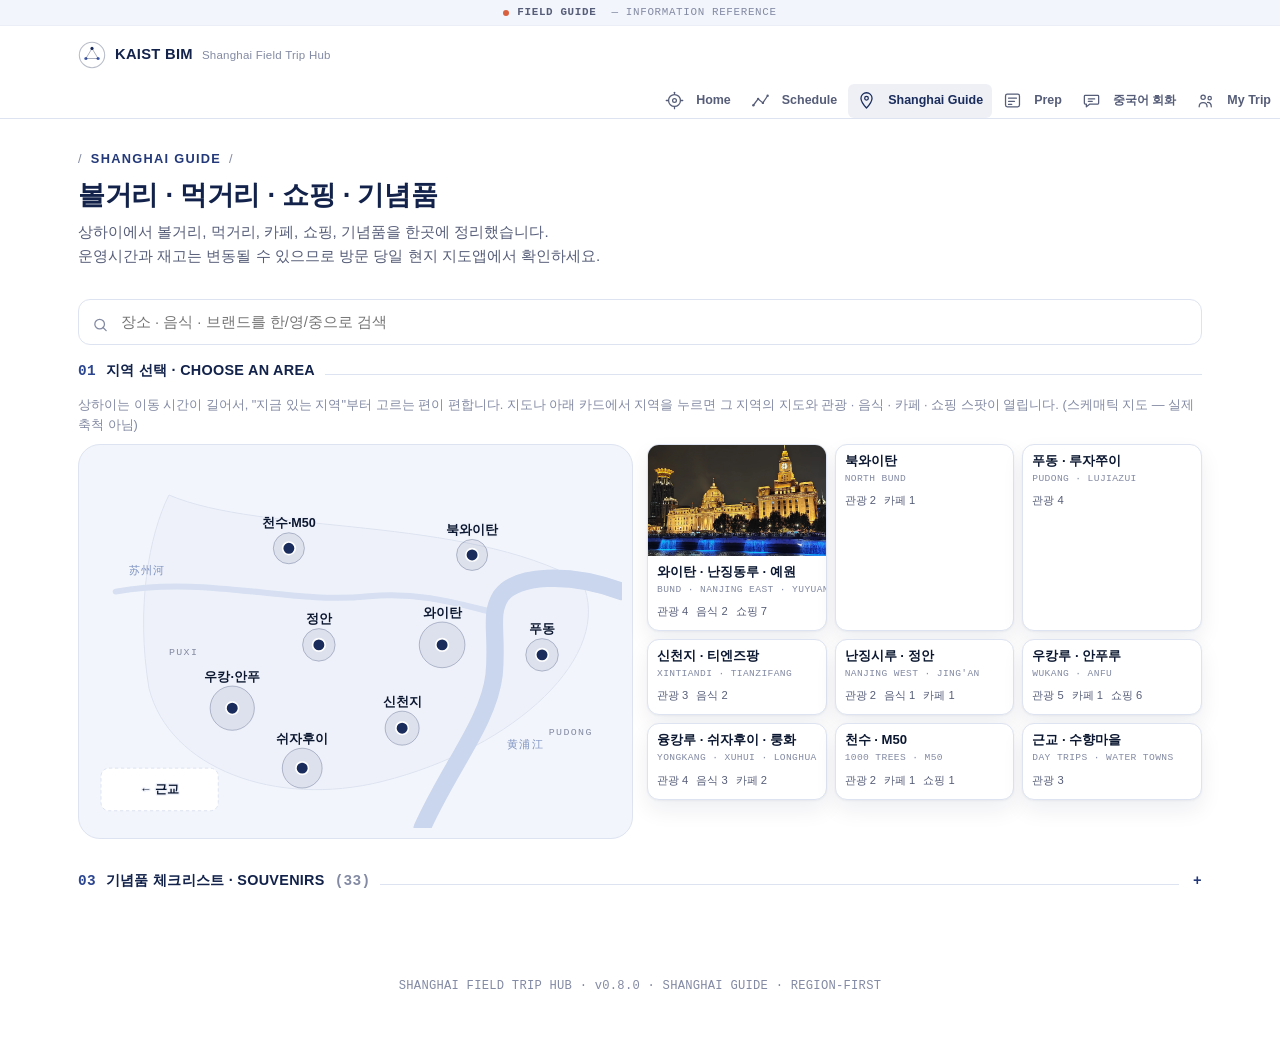
==== commit 35715cbc: "Add files via upload" ====
--- a/guide.html
+++ b/guide.html
@@ -466,8 +466,9 @@
     // 완성된 일러스트가 준비된 경우
     if (spot.image_kind === "illustration" && spot.illustration_ready && spot.illustration_file) {
       return `<div class="guide-card__photo guide-card__photo--img guide-card__photo--illust" data-photo-spot="${escapeAttr(spot.id)}">` +
-        `<img src="${escapeAttr(spot.illustration_file)}" alt="${escapeAttr(spot.name)} — 일러스트" loading="lazy" decoding="async" data-fallback="" />` +
-        `<span class="guide-card__illust-tag">ILLUSTRATION</span>${guideHeroLinkHtml(spot)}</div>`;
+        `<img src="${escapeAttr(spot.illustration_file)}" alt="${escapeAttr(spot.name)} — AI 생성 콘셉트 이미지(실제 사진 아님)" loading="lazy" decoding="async" data-fallback="" />` +
+        // v0.11.2: AI 생성 이미지는 실제 매장 사진으로 오해되지 않도록 항상 눈에 띄는 라벨을 붙입니다.
+        `<span class="guide-card__illust-tag guide-card__illust-tag--ai">AI 이미지 · 실제 사진 아님</span>${guideHeroLinkHtml(spot)}</div>`;
     }
     if (!spot.image) return guidePlaceholderHtml(spot);
     const credit = guideCreditText(spot);
--- a/css/style.css
+++ b/css/style.css
@@ -971,3 +971,82 @@
 .guide-fold > summary::after { content: "+"; font-family: var(--font-mono); color: var(--navy-700); margin-left: 4px; }
 .guide-fold[open] > summary::after { content: "\2212"; }
 .guide-fold__count { font-family: var(--font-mono); color: var(--ink-faint); font-weight: 600; }
+
+/* ---------- Schedule v0.9 — 공식 일정 (시간대 + 방문처) ---------- */
+.sched-list { list-style: none; margin: 0; padding: 0; }
+.sched-item { display: flex; align-items: baseline; gap: 12px; padding: 9px 0; border-top: 1px solid var(--line); }
+.sched-item:first-child { border-top: 0; padding-top: 2px; }
+.sched-item__slot { flex: 0 0 3.2em; font-family: var(--font-mono); font-size: 0.74rem; font-weight: 700; color: var(--navy-600); }
+.sched-item__body { min-width: 0; display: flex; flex-wrap: wrap; align-items: baseline; gap: 2px 8px; }
+.sched-item__text { color: var(--ink); font-size: 0.96rem; }
+.sched-item__org { font-weight: 800; font-size: 1.02rem; color: var(--navy-900); text-decoration: none; border-bottom: 1px solid var(--line); word-break: break-word; }
+.sched-item__org:hover { border-bottom-color: var(--navy-600); }
+.sched-item__sub { font-size: 0.8rem; color: var(--ink-faint); }
+
+.org-visit { scroll-margin-top: 70px; background: var(--surface); }
+.org-visit + .org-visit { margin-top: 10px; }
+.org-visit[open] { background: var(--bg-soft); }
+.org-visit summary { display: flex; align-items: flex-start; gap: 10px; }
+.org-visit summary::before { margin-top: 1px; }
+.org-visit__num { color: var(--navy-600); font-size: 0.8rem; font-weight: 700; padding-top: 2px; }
+.org-visit__head { display: flex; flex-direction: column; gap: 2px; min-width: 0; }
+.org-visit__name { font-size: 1rem; font-weight: 800; color: var(--navy-900); word-break: break-word; }
+.org-visit__meta { font-size: 0.74rem; font-weight: 600; color: var(--ink-faint); }
+.org-visit__body { margin-top: 14px; }
+.org-visit__type { margin: 0 0 6px; font-size: 0.8rem; font-weight: 700; color: var(--navy-700); }
+.org-visit__intro { margin: 0; color: var(--ink); font-size: 0.94rem; line-height: 1.65; }
+.org-visit__label { margin-top: 16px; font-size: 0.72rem; font-weight: 700; color: var(--ink-faint); text-transform: uppercase; letter-spacing: 0.05em; }
+.org-visit__facility p { margin: 5px 0 0; font-size: 0.92rem; color: var(--ink); line-height: 1.6; }
+.org-visit__notes { margin: 6px 0 0; padding-left: 1.1em; font-size: 0.9rem; color: var(--ink-dim); line-height: 1.6; }
+.org-visit__source { margin: 12px 0 0; font-size: 0.7rem; word-break: break-word; }
+
+/* ---------- Prep card header (v0.10 — 모바일 넘침 수정) ----------
+   제목과 상태 태그가 한 줄에 들어가지 않으면 태그를 다음 줄로 내립니다(데스크톱은 기존과 동일).
+   태그(.tag)는 기본이 white-space:nowrap이라 좁은 화면에서 카드 밖으로 밀려나던 것이 원인입니다. */
+.prep-card__head { flex-wrap: wrap; row-gap: 6px; }
+.prep-card__head > div:first-child { min-width: 0; overflow-wrap: anywhere; }
+.prep-card__head .tag { max-width: 100%; white-space: normal; }
+
+/* ---------- 중국어 회화 (v0.10 — phrases.html) ----------
+   기존 card / filter-chip / copy-btn / manifest-title 토큰만 재사용합니다. */
+.phrase-cats { margin-top: 4px; }
+.phrase-card { display: flex; flex-direction: column; gap: 6px; min-width: 0; }
+.phrase-card + .phrase-card { margin-top: 0; }
+.phrase-card__ko { font-weight: 800; font-size: 0.98rem; color: var(--navy-900); }
+.phrase-card__zh {
+  font-family: "PingFang SC", "Hiragino Sans GB", "Microsoft YaHei", "Noto Sans SC", "Noto Sans CJK SC", var(--font-display);
+  font-size: 1.6rem; font-weight: 700; line-height: 1.35; color: var(--navy-950);
+  overflow-wrap: anywhere; -webkit-user-select: text; user-select: text;
+}
+.phrase-card__pron { display: flex; flex-direction: column; gap: 1px; }
+.phrase-card__kr { font-size: 0.9rem; color: var(--ink); }
+.phrase-card__py { font-family: var(--font-mono); font-size: 0.8rem; color: var(--ink-dim); overflow-wrap: anywhere; }
+.phrase-card__tip { font-size: 0.8rem; color: var(--ink-faint); }
+.phrase-card__actions { display: grid; grid-template-columns: repeat(3, minmax(0, 1fr)); gap: 6px; margin-top: 6px; }
+.phrase-btn { justify-content: center; min-height: 44px; padding: 8px 6px; white-space: nowrap; touch-action: manipulation; }
+.phrase-btn svg { width: 17px; height: 17px; }
+.phrase-btn[disabled] { opacity: 0.45; cursor: not-allowed; }
+.phrase-btn--play.is-playing { background: var(--grad-signal); border-color: transparent; color: #fff; }
+.phrase-papago { margin-top: 26px; }
+/* v0.10 — 하단 내비 한글 라벨("중국어 회화")이 글자 중간에서 끊기지 않고 단어 단위로 줄바꿈되도록 */
+.bottom-nav__link span { word-break: keep-all; text-align: center; }
+
+/* ---------- HOME · Trip at a Glance 카드 높이 통일 (v0.10.1) ----------
+   원인: 공통 규칙 .card + .card { margin-top:12px }가 그리드 안에도 적용되어 같은 행의 두 번째 카드만
+   12px 내려가고 짧아졌습니다. 이 그리드에서만 margin을 없애고(간격은 grid gap이 담당),
+   2열 이상일 때 모든 카드에 같은 최소 높이를 줍니다. 모바일(1열)은 내용대로 자연스럽게 늘어납니다. */
+.glance-grid > .glance-card { margin-top: 0; display: flex; flex-direction: column; min-width: 0; }
+.glance-card p { overflow-wrap: anywhere; }
+@media (min-width: 640px) {
+  .glance-grid { align-items: stretch; }
+  .glance-grid > .glance-card { min-height: 8.5rem; }
+}
+
+/* ---------- Guide · AI 생성 이미지 라벨 (v0.11.2) ----------
+   실제 사진으로 오해되지 않도록 기존 ILLUSTRATION 라벨보다 크고 진하게 표시합니다(사진 위 어디서나 읽히도록 어두운 배경). */
+.guide-card__illust-tag--ai {
+  left: 8px; bottom: 8px; max-width: calc(100% - 16px);
+  padding: 4px 9px; background: rgba(11, 23, 48, 0.82); color: #fff;
+  font-family: var(--font-display); font-size: 0.7rem; font-weight: 800; letter-spacing: 0.01em;
+  white-space: nowrap; overflow: hidden; text-overflow: ellipsis;
+}
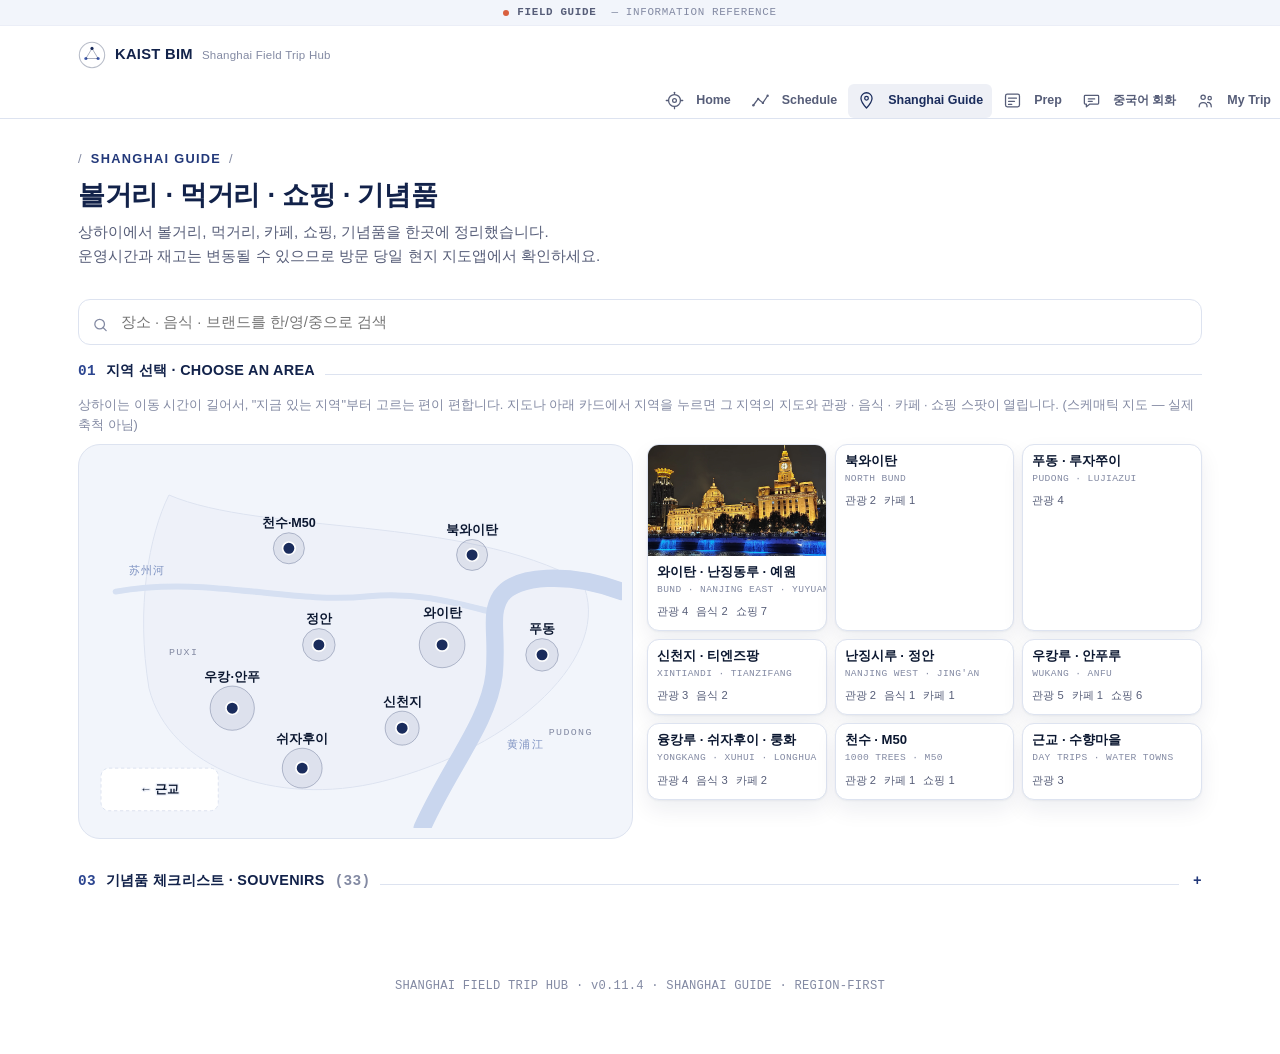
==== commit bb199b34: "Add files via upload" ====
--- a/guide.html
+++ b/guide.html
@@ -89,7 +89,7 @@
   </section>
 </main>
 
-<footer class="site-footer">SHANGHAI FIELD TRIP HUB · v0.8.0 · SHANGHAI GUIDE · REGION-FIRST</footer>
+<footer class="site-footer">SHANGHAI FIELD TRIP HUB · v0.11.4 · SHANGHAI GUIDE · REGION-FIRST</footer>
 <nav class="bottom-nav" data-bottom-nav aria-label="주요 메뉴 (모바일)"></nav>
 
 <script src="js/config.js"></script>
@@ -116,7 +116,7 @@
   function spotSearchText(spot) {
     const r = regionOf(spot);
     return [
-      spot.name, spot.name_ko, spot.name_zh, spot.note, spot.tip,
+      spot.name, spot.name_ko, spot.name_zh, spot.title, spot.title_zh, spot.note, spot.tip,
       r ? r.name_ko + " " + r.name_en : "",
       Array.isArray(spot.aliases) ? spot.aliases.join(" ") : spot.aliases,
       Array.isArray(spot.signature) ? spot.signature.join(" ") : spot.signature,
@@ -517,6 +517,18 @@
     return rows.join("");
   }
 
+  // ---------- 장소명 2줄 표시 (v0.11.4) ----------
+  // 1줄: 대표 제목(title) · 2줄: 중국어 원명(title_zh). 화면 표시 전용 — name/name_zh는 검색·지도·복사에 그대로 사용.
+  // title이 없으면 예전처럼 name / name_zh를 씁니다. 두 줄이 같으면(공백 무시) 2줄은 생략합니다.
+  function guideDisplayTitle(spot) { return spot.title || spot.name; }
+  function guideTitleHtml(spot) {
+    const t = guideDisplayTitle(spot);
+    const zh = spot.title !== undefined ? (spot.title_zh || "") : (spot.name_zh || "");
+    const same = (a, b) => String(a).replace(/\s+/g, "") === String(b).replace(/\s+/g, "");
+    return `<div class="guide-card__name">${t}</div>` +
+      (zh && !same(zh, t) ? `<div class="guide-card__name-zh" lang="zh-CN">${zh}</div>` : "");
+  }
+
   // ---------- 공용 Guide 카드 템플릿 ----------
   // [대표 이미지] → 카테고리 · 지역 → 장소명 / 중국어명 → 설명 → 중국어 주소 → 高德地图 · NAME · ADDRESS · PHOTOS ↗ → MORE
   function guideCardHtml(spot, num) {
@@ -537,8 +549,7 @@
             <div class="guide-card__category">${num ? `<span class="guide-card__num guide-card__num--${cat}">${num}</span>` : ""}${spot.category}</div>
             <div class="guide-card__area">${region ? region.name_en : spot.area}</div>
           </div>
-          <div class="guide-card__name">${spot.name}</div>
-          ${spot.name_zh && spot.name_zh !== spot.name ? `<div class="guide-card__name-zh">${spot.name_zh}</div>` : ""}
+          ${guideTitleHtml(spot)}
           ${spot.note ? `<div class="guide-card__note">${spot.note}</div>` : ""}
           ${spot.address ? `<div class="guide-card__addr">${icon("pin")} ${spot.address}</div>` : ""}
           <div class="guide-card__actions">
@@ -739,7 +750,7 @@
   function souvenirCardHtml(item) {
     const shops = (item.shop_ids || []).map((id) => spotById(id)).filter(Boolean);
     const shopHtml = shops.length
-      ? "구매처: " + shops.map((s) => `<a href="#spot=${escapeAttr(s.id)}">${s.name}</a>`).join(", ")
+      ? "구매처: " + shops.map((s) => `<a href="#spot=${escapeAttr(s.id)}">${guideDisplayTitle(s)}</a>`).join(", ")
       : "구매처: 상하이 현지 매장 (지점은 방문 당일 확인)";
     return `
       <article class="guide-card guide-card--text">
--- a/css/style.css
+++ b/css/style.css
@@ -812,8 +812,9 @@
   font-family: var(--font-mono); font-size: 0.66rem; color: var(--ink-faint);
   text-transform: uppercase; letter-spacing: 0.04em; text-align: right;
 }
-.guide-card__name { font-size: 1.05rem; font-weight: 800; color: var(--navy-950); line-height: 1.3; }
-.guide-card__name-zh { font-size: 0.9rem; color: var(--ink-dim); word-break: break-word; }
+.guide-card__name { font-size: 1.05rem; font-weight: 800; color: var(--navy-950); line-height: 1.3; overflow-wrap: anywhere; }
+/* v0.11.4: 2줄(중국어 원명) — 대표 제목보다 작고 차분하게, 긴 지점명도 카드 안에서 줄바꿈 */
+.guide-card__name-zh { margin-top: 2px; font-size: 0.84rem; font-weight: 500; line-height: 1.4; color: var(--ink-dim); word-break: break-word; overflow-wrap: anywhere; }
 .guide-card__note { font-size: 0.86rem; color: var(--ink-dim); }
 .guide-card__addr { font-family: var(--font-mono); font-size: 0.74rem; color: var(--ink-faint); word-break: break-word; }
 .guide-card__actions { display: flex; flex-wrap: wrap; gap: 8px; margin-top: 2px; }
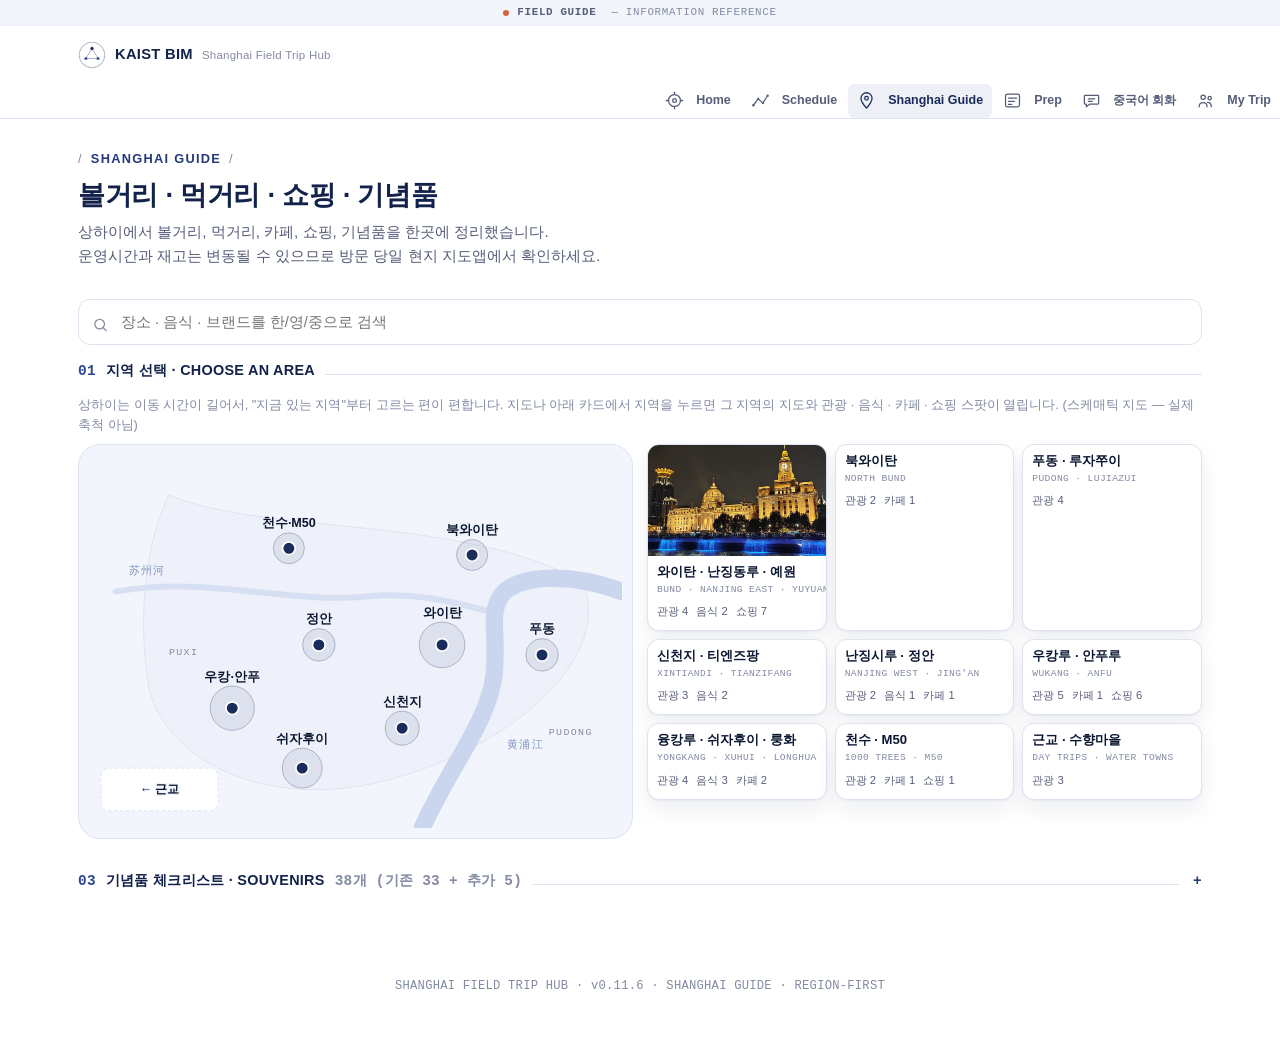
==== commit 721107a4: "Add files via upload" ====
--- a/guide.html
+++ b/guide.html
@@ -44,7 +44,7 @@
     <div class="guide-grid" id="search-root"></div>
     <div id="search-souvenir-wrap" hidden>
       <div class="manifest-title"><span class="manifest-title__num">SOUVENIRS</span>기념품<span class="manifest-title__line"></span></div>
-      <div class="guide-grid" id="search-souvenir-root"></div>
+      <div class="sv-grid sv-grid--search" id="search-souvenir-root"></div>
     </div>
   </section>
 
@@ -83,13 +83,13 @@
   <!-- 03 · 기념품 (기존 SOUVENIRS 탭 내용 그대로) -->
   <section id="guide-souvenirs" class="guide-souvenirs">
     <details class="guide-fold" id="souvenir-fold">
-      <summary class="manifest-title"><span class="manifest-title__num">03</span>기념품 체크리스트 · SOUVENIRS <span class="guide-fold__count" id="souvenir-count"></span><span class="manifest-title__line"></span></summary>
-      <div class="guide-grid guide-grid--compact" id="souvenir-root"></div>
+      <summary class="manifest-title"><span class="manifest-title__num">03</span><span>기념품 체크리스트<span class="souv-title-en"> · SOUVENIRS</span></span> <span class="guide-fold__count" id="souvenir-count"></span><span class="manifest-title__line"></span></summary>
+      <div class="souv" id="souvenir-root"></div>
     </details>
   </section>
 </main>
 
-<footer class="site-footer">SHANGHAI FIELD TRIP HUB · v0.11.4 · SHANGHAI GUIDE · REGION-FIRST</footer>
+<footer class="site-footer">SHANGHAI FIELD TRIP HUB · v0.11.6 · SHANGHAI GUIDE · REGION-FIRST</footer>
 <nav class="bottom-nav" data-bottom-nav aria-label="주요 메뉴 (모바일)"></nav>
 
 <script src="js/config.js"></script>
@@ -765,12 +765,88 @@
       </article>
     `;
   }
+  // v0.11.6: 기념품 = 사진 카드(GUIDE_SOUVENIR_CARDS). GUIDE_SOUVENIRS 33개는 그대로이며 카드 데이터가 없으면 기존 목록으로 되돌아갑니다.
+  const SOUV_CARDS = typeof GUIDE_SOUVENIR_CARDS !== "undefined" ? GUIDE_SOUVENIR_CARDS : [];
+  const SOUV_GROUPS = typeof GUIDE_SOUVENIR_GROUPS !== "undefined" ? GUIDE_SOUVENIR_GROUPS : [];
+  function souvCardFor(item) { return SOUV_CARDS.find((c) => c.id === item.id); }
   function souvenirMatches(item) {
-    return !searchQuery || (item.name + " " + (item.note || "")).toLowerCase().includes(searchQuery);
+    if (!searchQuery) return true;
+    const c = souvCardFor(item) || {};
+    return [item.name, item.note, c.title, c.orig].filter(Boolean).join(" ").toLowerCase().includes(searchQuery);
+  }
+  function souvWhereHtml(c) {
+    const shops = (c.shops || []).map((id) => spotById(id)).filter(Boolean);
+    if (shops.length) {
+      return `<div class="sv-where">${icon("pin")}<div>${shops.map((s) => `<a href="#spot=${escapeAttr(s.id)}">${escapeAttr(guideDisplayTitle(s))}</a>`).join("<i>·</i>")}</div></div>`;
+    }
+    const w = c.where || "구매처 확인 필요";
+    return `<div class="sv-where sv-where--text${/확인 필요/.test(w) ? " is-unverified" : ""}">${icon("pin")}<div><span>${escapeAttr(w)}</span></div></div>`;
+  }
+  function souvPhotoCardHtml(c, inSearch) {
+    const photos = c.photos || (c.photo ? [c.photo] : []);
+    const alt = (i) => `${c.title}${c.orig ? " (" + c.orig + ")" : ""} 상품 사진${photos.length > 1 ? " " + (i + 1) : ""}${c.tag ? " · " + c.tag : ""}`;
+    return `
+      <article class="sv-card${c.isNew ? " sv-card--new" : ""}"${inSearch ? "" : ` id="souv-${escapeAttr(c.id)}"`}>
+        <div class="sv-card__photo${photos.length > 1 ? " sv-card__photo--duo" : ""}">
+          ${photos.map((f, i) => `<img src="${escapeAttr(f)}" alt="${escapeAttr(alt(i))}" loading="lazy" decoding="async">`).join("")}
+          ${c.tag ? `<span class="sv-card__tag${c.isNew ? " sv-card__tag--new" : ""}">${escapeAttr(c.tag)}</span>` : ""}
+        </div>
+        <div class="sv-card__body">
+          <h4 class="sv-card__title">${escapeAttr(c.title)}</h4>
+          ${c.orig ? `<div class="sv-card__orig">${escapeAttr(c.orig)}</div>` : ""}
+          ${souvWhereHtml(c)}
+        </div>
+      </article>`;
+  }
+  function souvMemoHtml(list) {
+    return list.length ? `
+      <div class="sv-memo">
+        <div class="sv-memo__title">그 밖의 쇼핑 메모 <span>사진 없음 · ${list.length}</span></div>
+        <ul class="sv-memo__list">${list.map((c) => {
+          const shops = (c.shops || []).map((id) => spotById(id)).filter(Boolean);
+          return `<li>${escapeAttr(c.title)}${shops.length ? ` <a href="#spot=${escapeAttr(shops[0].id)}">${escapeAttr(guideDisplayTitle(shops[0]))}</a>` : ""}</li>`;
+        }).join("")}</ul>
+      </div>` : "";
   }
   function renderSouvenirs() {
     document.getElementById("souvenir-count").textContent = "(" + GUIDE_SOUVENIRS.length + ")";
-    document.getElementById("souvenir-root").innerHTML = GUIDE_SOUVENIRS.map(souvenirCardHtml).join("");
+    const root = document.getElementById("souvenir-root");
+    // v0.11.6: 표시 항목 수 = 기존 GUIDE_SOUVENIRS + 추가 후보 (사진 카드 + 하단 메모 합계와 같음)
+    const nAdded = SOUV_CARDS.filter((c) => c.isNew).length;
+    if (SOUV_CARDS.length && SOUV_GROUPS.length) {
+      // PC: "38개 (기존 33 + 추가 5)" · 모바일: "38개" (CSS로 전환)
+      document.getElementById("souvenir-count").innerHTML = `${GUIDE_SOUVENIRS.length + nAdded}개<span class="souv-count-detail"> (기존 ${GUIDE_SOUVENIRS.length} + 추가 ${nAdded})</span>`;
+    }
+    if (!SOUV_CARDS.length || !SOUV_GROUPS.length) { // 안전장치: 카드 데이터가 없으면 기존 목록 그대로
+      root.innerHTML = `<div class="guide-grid guide-grid--compact">${GUIDE_SOUVENIRS.map(souvenirCardHtml).join("")}</div>`;
+      return;
+    }
+    const known = new Set(SOUV_CARDS.map((c) => c.id));
+    // 카드 데이터에 없는 GUIDE_SOUVENIRS 항목이 생겨도 사라지지 않도록 메모로 표시
+    const orphan = GUIDE_SOUVENIRS.filter((it) => !known.has(it.id)).map((it) => ({ id: it.id, title: it.name, shops: it.shop_ids }));
+    const memo = SOUV_CARDS.filter((c) => c.group === "memo").concat(orphan);
+    root.innerHTML = `
+      <p class="sv-note">상하이에서 살 만한 기념품을 모았어요. 상품 사진과 구매처를 참고하되 실제 판매 여부는 현지에서 확인해주세요.</p>
+      <details class="sv-tip">
+        <summary><span class="sv-tip__label">TIP</span>🛵 쇼핑한 기념품, 호텔로 배달받기</summary>
+        <div class="sv-tip__body">
+          <p>중국에서는 메이투안(美团)으로 간식과 생활용품을 호텔까지 배달받을 수 있어요.</p>
+          <ul>
+            <li><b>美团闪购(샨거우)</b> 마트 간식이나 생활용품을 앱에서 주문해 배송</li>
+            <li><b>美团跑腿(파오투이)</b> 이미 구매한 물건을 픽업해 다른 장소로 배송</li>
+          </ul>
+          <p class="sv-tip__faint">호텔의 중국어 주소와 수령 가능 여부를 먼저 확인하세요. 호텔에 따라 프런트나 지정 장소에서 물건을 수령해야 할 수 있습니다. 배달 가능 지역, 상품, 비용 및 주문 가능 여부는 상황에 따라 달라집니다.</p>
+        </div>
+      </details>
+      ${SOUV_GROUPS.map((g) => {
+        const list = SOUV_CARDS.filter((c) => c.group === g.key && (c.photo || c.photos));
+        return list.length ? `
+          <section class="sv-group" aria-label="${escapeAttr(g.label)}">
+            <h3 class="sv-group__title"><span>${g.en}</span>${g.label}<em>${list.length}</em></h3>
+            <div class="sv-grid">${list.map((c) => souvPhotoCardHtml(c)).join("")}</div>
+          </section>` : "";
+      }).join("")}
+      ${souvMemoHtml(memo)}`;
   }
 
   // ---------- 검색 (모든 지역 가로질러) ----------
@@ -783,10 +859,14 @@
     if (!on) return;
     const spots = GUIDE_SPOTS.filter(matchesSearch);
     const souv = GUIDE_SOUVENIRS.filter(souvenirMatches);
-    document.getElementById("search-result-count").textContent = "검색 결과 " + spots.length + "곳" + (souv.length ? " · 기념품 " + souv.length : "");
+    const souvNew = SOUV_CARDS.filter((c) => c.isNew && [c.title, c.orig].join(" ").toLowerCase().includes(searchQuery));
+    document.getElementById("search-result-count").textContent = "검색 결과 " + spots.length + "곳" + (souv.length + souvNew.length ? " · 기념품 " + (souv.length + souvNew.length) : "");
     document.getElementById("search-root").innerHTML = spots.length ? spots.map((s) => guideCardHtml(s)).join("") : emptyBoxHtml("조건에 맞는 장소가 없습니다.");
-    document.getElementById("search-souvenir-wrap").hidden = !souv.length;
-    document.getElementById("search-souvenir-root").innerHTML = souv.map(souvenirCardHtml).join("");
+    document.getElementById("search-souvenir-wrap").hidden = !(souv.length + souvNew.length);
+    document.getElementById("search-souvenir-root").innerHTML = souv.map((it) => {
+      const c = souvCardFor(it);
+      return c && (c.photo || c.photos) ? souvPhotoCardHtml(c, true) : souvenirCardHtml(it);
+    }).concat(souvNew.map((c) => souvPhotoCardHtml(c, true))).join("");
   }
 
   // ---------- 라우팅: #region=<key> · #spot=<id> · (기존) #see/#eat/#shop/#souvenirs/#map ----------
--- a/css/style.css
+++ b/css/style.css
@@ -1051,3 +1051,121 @@
   font-family: var(--font-display); font-size: 0.7rem; font-weight: 800; letter-spacing: 0.01em;
   white-space: nowrap; overflow: hidden; text-overflow: ellipsis;
 }
+
+/* ---------- PREP · 02 필수 앱 / 선택 앱 카드 높이·정렬 통일 (v0.11.5) ----------
+   원인: 공통 규칙 .card + .card { margin-top:12px }가 그리드 안에도 적용되어 같은 행의 2·3번째 카드만
+   12px 내려가고 그만큼 짧아졌습니다. 이 두 그리드에서만 margin을 없애고(간격은 grid gap 14px이 담당),
+   카드를 세로 flex로 만들어 같은 행의 카드가 같은 높이로 늘어나고 하단이 맞도록 합니다.
+   제목 · 중국어명 · 배지 · 설명 목록은 모든 카드에서 같은 위치(위쪽 기준)에서 시작합니다.
+   1열(900px 미만)에서는 내용 높이대로 자연스럽게 세로 배치됩니다. */
+#essential-apps-root, #optional-apps-root { align-items: stretch; }
+#essential-apps-root > .card, #optional-apps-root > .card { margin-top: 0; display: flex; flex-direction: column; min-width: 0; height: 100%; }
+#essential-apps-root > .card > .prep-card__head, #optional-apps-root > .card > .prep-card__head { flex: 0 0 auto; }
+#essential-apps-root .prep-card__head > .tag, #essential-apps-root .prep-card__head > .badge,
+#optional-apps-root .prep-card__head > .tag, #optional-apps-root .prep-card__head > .badge { flex-shrink: 0; }
+#essential-apps-root > .card > ul, #optional-apps-root > .card > ul { flex: 1 1 auto; }
+
+/* ---------- Guide · 장소 카드 박스 정렬 통일 (v0.11.6) ----------
+   - 버튼은 2열 격자(高德地图 · NAME / ADDRESS · PHOTOS)로 고정해 카드마다 줄바꿈 모양이 달라지지 않게 합니다.
+     버튼이 홀수(주소 없음)이면 마지막 버튼(PHOTOS)이 한 줄 전체를 씁니다. 순서는 그대로입니다.
+   - 버튼 영역은 카드 아래쪽에 붙여서, 같은 행에서 설명 길이가 달라도 버튼 줄이 나란히 맞습니다.
+   - 2열 이상일 때 MORE가 없는 카드에는 MORE 줄과 같은 높이의 빈 마감을 두어 버튼 위치가 같은 행에서 맞습니다.
+     (1열 모바일에서는 빈 공간을 만들지 않습니다.) */
+.guide-card__body { gap: 8px; }
+.guide-card__name-zh { margin-top: 0; }
+.guide-card__addr { display: flex; gap: 4px; align-items: flex-start; }
+.guide-card__addr svg { flex: 0 0 auto; margin-top: 1px; }
+.guide-card__actions {
+  display: grid; grid-template-columns: repeat(2, minmax(0, 1fr)); gap: 8px;
+  margin-top: auto; padding-top: 6px;
+}
+.guide-card__actions > .btn, .guide-card__actions > .copy-btn {
+  min-height: 38px; width: 100%; min-width: 0; justify-content: center; padding: 6px 8px; white-space: nowrap;
+}
+.guide-card__actions > :last-child:nth-child(odd) { grid-column: 1 / -1; }
+.guide-card__more { margin-top: 2px; padding-top: 10px; }
+.guide-card__more summary { min-height: 22px; line-height: 22px; }
+@media (min-width: 640px) {
+  .guide-card__body:not(:has(> .guide-card__more))::after {
+    content: ""; display: block; margin-top: 2px; padding-top: 10px; height: 22px; border-top: 1px solid transparent; box-sizing: content-box;
+  }
+}
+
+/* ---------- Guide · 기념품 사진 카드 (v0.11.6) ----------
+   작은 상품 사진 + 한국어 상품명 + 원어명 + 구매처. 사진은 잘라내지 않고(contain) 흰 바탕 정사각형 안에 맞춥니다.
+   모바일 2열(세로형) → 640px 이상 2열(가로형: 사진 왼쪽) → 1020px 이상 4열(세로형). 같은 행의 카드 높이는 grid가 맞춥니다. */
+.souv { margin: 4px 0 30px; display: flex; flex-direction: column; gap: 22px; }
+.sv-note { margin: 0; font-size: 0.8rem; line-height: 1.55; color: var(--ink-dim); background: var(--bg-soft); border: 1px solid var(--line-soft); border-radius: var(--radius-md); padding: 10px 12px; }
+.sv-note b { color: var(--navy-800); }
+/* 배송 TIP (v0.11.6+): 기본은 한 줄로 접힘 — 모바일에서 공간을 차지하지 않도록 */
+.sv-tip { margin-top: -12px; border: 1px solid var(--line-soft); border-radius: var(--radius-md); background: var(--surface); }
+.sv-tip > summary { list-style: none; cursor: pointer; display: flex; align-items: center; gap: 8px; padding: 9px 12px; font-size: 0.82rem; font-weight: 700; color: var(--navy-800); }
+.sv-tip > summary::-webkit-details-marker { display: none; }
+.sv-tip > summary::after { content: "+"; margin-left: auto; font-family: var(--font-mono); color: var(--ink-faint); }
+.sv-tip[open] > summary::after { content: "\2212"; }
+.sv-tip__label { flex: 0 0 auto; font-family: var(--font-mono); font-size: 0.6rem; font-weight: 800; letter-spacing: 0.08em; color: #fff; background: var(--navy-800); border-radius: 4px; padding: 2px 6px; }
+.sv-tip__body { padding: 0 12px 11px; font-size: 0.8rem; line-height: 1.55; color: var(--ink-dim); }
+.sv-tip__body p { margin: 0 0 6px; }
+.sv-tip__body ul { margin: 0 0 6px; padding-left: 18px; }
+.sv-tip__body li { margin: 2px 0; overflow-wrap: anywhere; }
+.sv-tip__body li b { color: var(--navy-800); margin-right: 4px; }
+.sv-tip__faint { color: var(--ink-faint); font-size: 0.74rem; margin-bottom: 0 !important; }
+.sv-group__title { display: flex; align-items: baseline; gap: 8px; margin: 0 0 10px; font-size: 0.95rem; font-weight: 800; color: var(--navy-900); }
+.sv-group__title span { font-family: var(--font-mono); font-size: 0.64rem; font-weight: 700; letter-spacing: 0.08em; color: var(--navy-500); }
+.sv-group__title em { font-style: normal; font-family: var(--font-mono); font-size: 0.72rem; font-weight: 600; color: var(--ink-faint); }
+.sv-grid { display: grid; grid-template-columns: repeat(2, minmax(0, 1fr)); gap: 10px; align-items: stretch; }
+.sv-card {
+  display: flex; flex-direction: column; min-width: 0; overflow: hidden;
+  background: var(--surface); border: 1px solid var(--line); border-radius: var(--radius-md);
+  transition: border-color 0.15s ease, box-shadow 0.15s ease;
+}
+.sv-card:hover { border-color: var(--navy-500); box-shadow: var(--shadow-card); }
+.sv-card__photo { position: relative; aspect-ratio: 1 / 1; background: #fff; border-bottom: 1px solid var(--line-soft); padding: 8px; display: flex; align-items: center; justify-content: center; }
+.sv-card__photo { overflow: hidden; min-height: 0; }
+/* 사진 비율과 상관없이 칸 크기를 고정: 이미지를 칸 안쪽(여백 8px)에 절대 배치하고 contain으로 맞춤 */
+.sv-card__photo img { position: absolute; top: 8px; left: 8px; width: calc(100% - 16px); height: calc(100% - 16px); object-fit: contain; display: block; }
+.sv-card__photo--duo img:first-child { width: calc(50% - 11px); }
+.sv-card__photo--duo img:nth-child(2) { left: calc(50% + 3px); width: calc(50% - 11px); }
+.sv-card__tag {
+  position: absolute; left: 6px; top: 6px; padding: 2px 7px; border-radius: 999px;
+  background: rgba(11, 23, 48, 0.78); color: #fff; font-size: 0.6rem; font-weight: 800; letter-spacing: 0.01em; white-space: nowrap;
+}
+.sv-card__tag--new { background: var(--coral); }
+.sv-card__body { flex: 1; display: flex; flex-direction: column; gap: 2px; padding: 10px 11px 11px; min-width: 0; }
+.sv-card__title { margin: 0; font-size: 0.88rem; font-weight: 800; line-height: 1.3; color: var(--navy-950); word-break: keep-all; overflow-wrap: anywhere; }
+.sv-card__orig { font-size: 0.7rem; line-height: 1.35; color: var(--ink-faint); overflow-wrap: anywhere; }
+.sv-where { display: flex; gap: 4px; align-items: flex-start; margin-top: auto; padding-top: 8px; font-size: 0.74rem; font-weight: 700; line-height: 1.4; color: var(--navy-700); }
+.sv-where svg { flex: 0 0 auto; width: 13px; height: 13px; margin-top: 2px; }
+.sv-where > div { display: flex; flex-wrap: wrap; column-gap: 5px; min-width: 0; overflow-wrap: anywhere; }
+.sv-where a { color: var(--navy-700); text-decoration: none; border-bottom: 1px solid rgba(35, 57, 122, 0.25); }
+.sv-where a:hover { border-bottom-color: var(--navy-700); }
+.sv-where i { font-style: normal; font-weight: 400; color: var(--ink-faint); }
+.sv-where--text { font-weight: 600; color: var(--ink-dim); }
+/* "구매처 확인 필요": 확정 구매처 링크(굵은 네이비 + 밑줄)보다 덜 강조 — 작고 옅은 회색, 아이콘도 흐리게 */
+.sv-where--text.is-unverified { color: var(--ink-faint); font-weight: 400; font-size: 0.7rem; }
+.sv-where--text.is-unverified svg { opacity: 0.55; }
+@media (min-width: 640px) {
+  .sv-grid { gap: 12px; }
+  .sv-card { display: grid; grid-template-columns: 120px minmax(0, 1fr); }
+  .sv-card__photo { aspect-ratio: auto; height: 100%; min-height: 120px; border-bottom: 0; border-right: 1px solid var(--line-soft); }
+  .sv-card__body { padding: 12px 14px; justify-content: flex-start; }
+}
+@media (min-width: 1020px) {
+  .sv-grid { grid-template-columns: repeat(4, minmax(0, 1fr)); }
+  .sv-card { display: flex; }
+  .sv-card__photo { aspect-ratio: 4 / 3; height: auto; min-height: 0; border-right: 0; border-bottom: 1px solid var(--line-soft); padding: 10px; }
+  .sv-card__title { font-size: 0.92rem; }
+}
+.sv-grid--search { margin-bottom: 30px; }
+/* 사진 없는 항목 */
+.sv-memo { border-top: 1px dashed var(--line); padding-top: 12px; }
+.sv-memo__title { font-size: 0.8rem; font-weight: 800; color: var(--ink-dim); margin-bottom: 8px; }
+.sv-memo__title span { font-family: var(--font-mono); font-weight: 600; font-size: 0.7rem; color: var(--ink-faint); margin-left: 4px; }
+.sv-memo__list { list-style: none; margin: 0; padding: 0; display: flex; flex-wrap: wrap; gap: 6px; }
+.sv-memo__list li { font-size: 0.78rem; color: var(--ink-dim); background: var(--bg-soft); border: 1px solid var(--line-soft); border-radius: 999px; padding: 4px 11px; max-width: 100%; overflow-wrap: anywhere; }
+.sv-memo__list a { color: var(--navy-700); font-weight: 700; text-decoration: none; margin-left: 2px; }
+
+/* v0.11.6: 모바일(640px 미만)에서는 기념품 섹션 제목을 "03 기념품 체크리스트 · 38개"로 간결하게 */
+@media (max-width: 639px) {
+  .souv-title-en, .souv-count-detail { display: none; }
+}
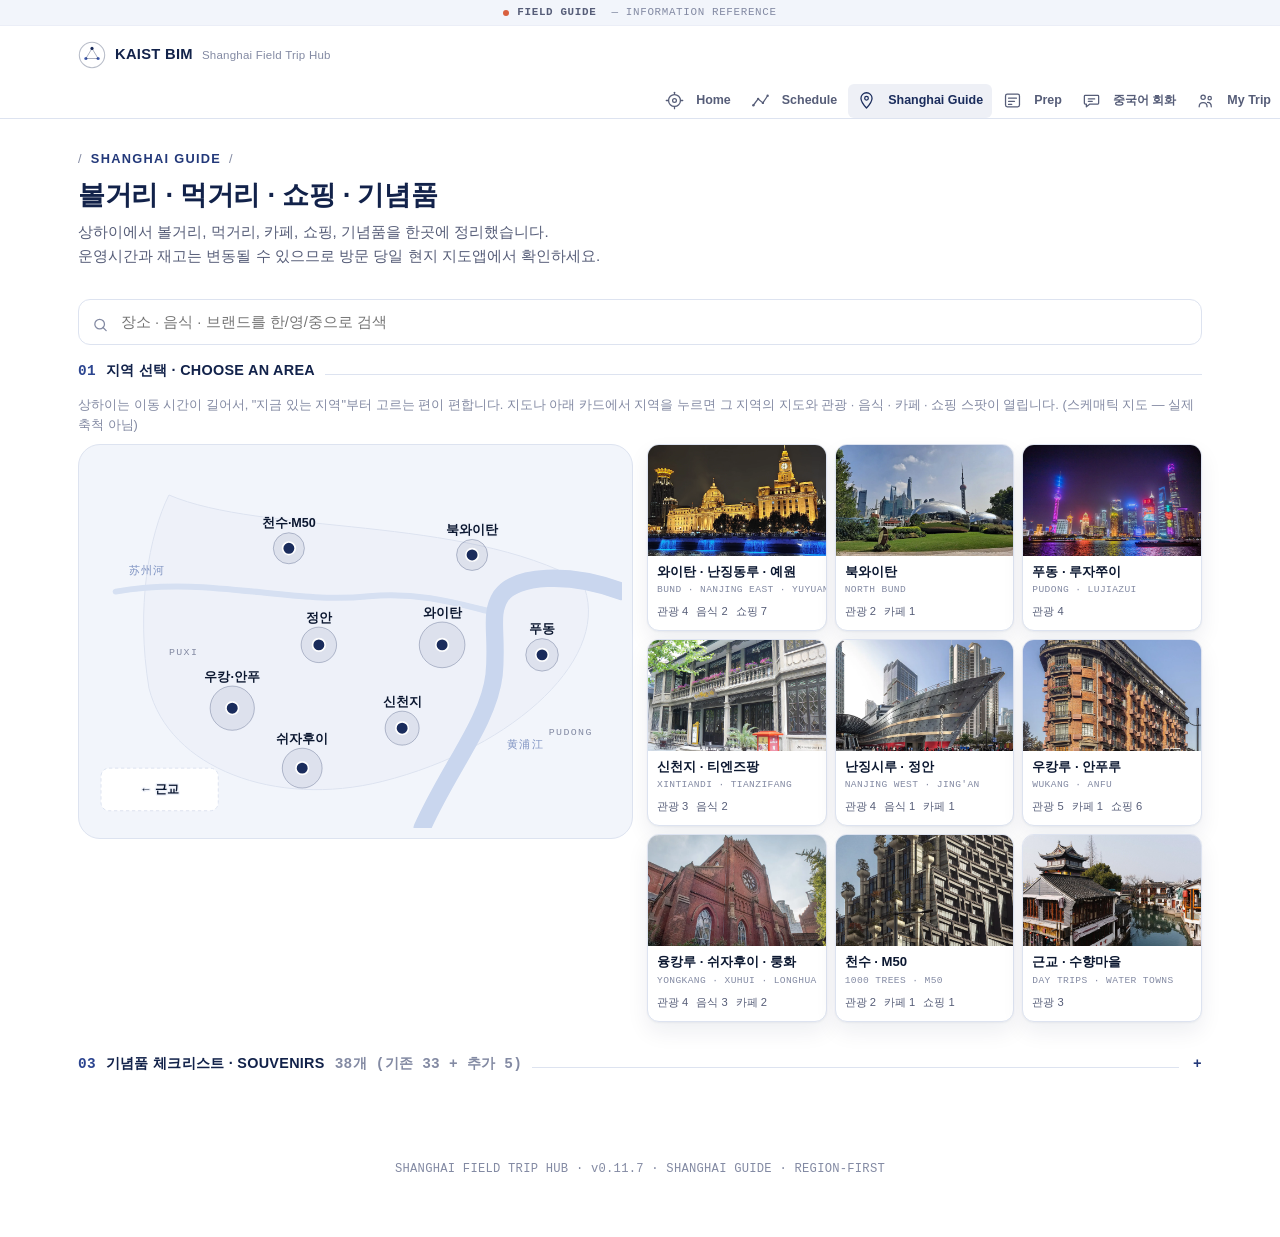
==== commit 1686a03a: "Add files via upload" ====
--- a/guide.html
+++ b/guide.html
@@ -42,6 +42,10 @@
   <section id="guide-search-results" class="guide-search-results" hidden>
     <div class="manifest-title"><span class="manifest-title__num">SEARCH</span><span id="search-result-count"></span><span class="manifest-title__line"></span></div>
     <div class="guide-grid" id="search-root"></div>
+    <div id="search-extra-wrap" hidden>
+      <div class="manifest-title"><span class="manifest-title__num">EAT</span>추가 맛집<span class="manifest-title__line"></span></div>
+      <div class="xe-list" id="search-extra-root"></div>
+    </div>
     <div id="search-souvenir-wrap" hidden>
       <div class="manifest-title"><span class="manifest-title__num">SOUVENIRS</span>기념품<span class="manifest-title__line"></span></div>
       <div class="sv-grid sv-grid--search" id="search-souvenir-root"></div>
@@ -74,6 +78,7 @@
     <p class="guide-map__note">핀 번호 = 아래 카드 번호. 핀 위치는 대략적인 상대 위치이며, 정확한 길찾기는 카드의 高德地图 버튼을 쓰세요.</p>
     <div class="filter-bar" id="region-cat-filter" role="toolbar" aria-label="카테고리 필터"></div>
     <div class="guide-grid" id="region-root"></div>
+    <div id="region-extra-root"></div>
     <div class="region-detail__foot">
       <button class="btn btn--sm btn--ghost" type="button" data-region-back>↑ 전체 지도로</button>
       <button class="btn btn--sm" type="button" id="region-next"></button>
@@ -89,7 +94,7 @@
   </section>
 </main>
 
-<footer class="site-footer">SHANGHAI FIELD TRIP HUB · v0.11.6 · SHANGHAI GUIDE · REGION-FIRST</footer>
+<footer class="site-footer">SHANGHAI FIELD TRIP HUB · v0.11.7 · SHANGHAI GUIDE · REGION-FIRST</footer>
 <nav class="bottom-nav" data-bottom-nav aria-label="주요 메뉴 (모바일)"></nav>
 
 <script src="js/config.js"></script>
@@ -134,7 +139,8 @@
   function amapSearchUrl(spot) {
     const nameZh = spot.name_zh || "";
     const addr = spot.address || "";
-    let keyword = [nameZh, addr].filter(Boolean).join(" ");
+    // v0.11.7: amap_keyword 가 지정된 장소는 그 검색어만 사용(이름 기반 검색 유지)
+    let keyword = spot.amap_keyword || [nameZh, addr].filter(Boolean).join(" ");
     if (!keyword) keyword = spot.name ? spot.name + " 上海" : "";
     if (!keyword) return "";
     const params = new URLSearchParams({
@@ -640,7 +646,17 @@
 
   // ---------- 02 · 지역 상세 스케매틱 지도 ----------
   const CAT_COLOR = { see: "var(--navy-800)", eat: "var(--coral)", cafe: "var(--amber)", shop: "var(--mint)" };
+  // v0.11.7: 핀 라벨 = 카드 1행(guideDisplayTitle). 길어서 겹치는 곳만 GUIDE_MAP_LABELS(지도 전용 축약명)를 씁니다.
+  //   좌표 · 핀 번호 · 장소 ID · 클릭 이동은 그대로입니다. (이전 방식: 영문/원어 name 기반 — 아래 pinShortNameLegacy)
   function pinShortName(spot) {
+    const ml = typeof GUIDE_MAP_LABELS !== "undefined" ? GUIDE_MAP_LABELS[spot.id] : "";
+    const t = String(ml || guideDisplayTitle(spot) || "").trim();
+    // 안전장치: 축약명이 없는데 아주 긴 이름은 폭 기준으로 줄임(한글·한자 2칸, 그 외 1칸 · 최대 22칸)
+    let w = 0, out = "";
+    for (const ch of t) { w += /[\u1100-\u11ff\u3000-\u9fff\uac00-\ud7af\uff00-\uffef]/.test(ch) ? 2 : 1; if (w > 22) return out.trim() + "…"; out += ch; }
+    return t || pinShortNameLegacy(spot);
+  }
+  function pinShortNameLegacy(spot) {
     let en = String(spot.name || "").split(" / ")[0].split(" — ")[0].replace(/[（(][^）)]*[）)]/g, "").trim();
     if (/[　-鿿]/.test(en) && /[A-Za-z]{2}/.test(en)) en = en.replace(/[　-鿿·]+/g, " ").replace(/^[^A-Za-z0-9]+/, "").trim();
     if (!/[A-Za-z]{2}/.test(en)) en = (spot.name_zh || spot.name).replace(/[（(].*$/, "").split("·")[0];
@@ -662,14 +678,17 @@
       const cats = spotCats(s);
       const dim = activeCat !== "all" && !cats.includes(activeCat) ? "is-dim" : "";
       const [x, y] = p;
-      const below = i % 2 === 1;
+      // v0.11.7: 라벨 위치만 개별 조정(GUIDE_MAP_LABEL_POS: pos "above"|"below", dx). 핀 좌표·번호는 그대로.
+      const lp = (typeof GUIDE_MAP_LABEL_POS !== "undefined" && GUIDE_MAP_LABEL_POS[s.id]) || {};
+      const below = lp.pos ? lp.pos === "below" : i % 2 === 1;
+      const lx = x + (lp.dx || 0);
       const anchor = x > 690 ? "end" : x < 110 ? "start" : "middle";
       return `
         <g class="rm-pin ${dim}" data-pin="${escapeAttr(s.id)}" tabindex="0" role="button" aria-label="${i + 1}. ${escapeAttr(s.name)}">
           <title>${i + 1}. ${escapeAttr(s.name)}</title>
           <circle cx="${x}" cy="${y}" r="${(13 * k).toFixed(1)}" style="fill:${CAT_COLOR[cats[0]]}"/>
           <text class="rm-pin__num" x="${x}" y="${y + 4 * k}" text-anchor="middle"${fs(11.5)}>${i + 1}</text>
-          ${showLabels ? `<text class="rm-pin__label" x="${x}" y="${below ? y + (13 + 15) * k : y - (13 + 6) * k}" text-anchor="${anchor}"${fs(11.5)}>${escapeAttr(pinShortName(s))}</text>` : ""}
+          ${showLabels ? `<text class="rm-pin__label" x="${lx}" y="${below ? y + (13 + 15) * k : y - (13 + 6) * k}" text-anchor="${anchor}"${fs(11.5)}>${escapeAttr(pinShortName(s))}</text>` : ""}
         </g>`;
     }).join("");
     svg.innerHTML = `<rect x="0" y="0" width="800" height="460" rx="14" class="rm-bg"/>${water}${roads}${roadLabels}${notes}${pins}
@@ -694,6 +713,43 @@
       el.classList.add("is-deep-linked");
       setTimeout(() => el.classList.remove("is-deep-linked"), 2200);
     });
+  }
+
+  // ---------- v0.11.7 · 추가 맛집 (사진 카드 없이 정보형 목록) ----------
+  // GUIDE_SPOT_DRAFTS 중 listed: true 인 곳만. 기존 사진 카드 그리드와 지역 지도(핀)는 건드리지 않습니다.
+  const EXTRA_EATS = typeof GUIDE_SPOT_DRAFTS !== "undefined" ? GUIDE_SPOT_DRAFTS.filter((d) => d.listed) : [];
+  function extraById(id) { return EXTRA_EATS.find((d) => d.id === id); }
+  function extraEatsIn(region) { return EXTRA_EATS.filter((d) => d.region === region.key); }
+  function extraEatHtml(d, inSearch) {
+    const mapUrl = amapSearchUrl(d);
+    const region = GUIDE_REGIONS.find((r) => r.key === d.region);
+    return `
+      <article class="xe-item"${inSearch ? "" : ` id="card-${escapeAttr(d.id)}"`}>
+        <div class="guide-card__top">
+          <div class="guide-card__category">${d.category}</div>
+          <div class="guide-card__area">${region ? region.name_en : d.area}</div>
+        </div>
+        ${guideTitleHtml(d)}
+        ${d.note ? `<div class="guide-card__note">${d.note}</div>` : ""}
+        ${d.address ? `<div class="guide-card__addr">${icon("pin")} ${d.address}</div>` : ""}
+        <div class="xe-item__actions">
+          ${mapUrl ? `<a class="btn btn--sm" href="${mapUrl}" target="_blank" rel="noopener">${icon("pin")}<span>高德地图</span></a>` : ""}
+          ${d.name_zh ? `<button class="copy-btn copy-btn--sm" type="button" data-copy="${escapeAttr(d.name_zh)}">${icon("copy")}<span>NAME</span></button>` : ""}
+          ${d.address ? `<button class="copy-btn copy-btn--sm" type="button" data-copy="${escapeAttr(d.address)}">${icon("copy")}<span>ADDRESS</span></button>` : ""}
+        </div>
+        ${inSearch ? `<a class="xe-item__go" href="#spot=${escapeAttr(d.id)}">${region ? region.short : ""} 지역 목록에서 보기 →</a>` : ""}
+      </article>`;
+  }
+  function renderExtraEats(region) {
+    const root = document.getElementById("region-extra-root");
+    const list = region ? extraEatsIn(region) : [];
+    const show = list.length && (activeCat === "all" || activeCat === "eat");
+    root.innerHTML = show ? `
+      <section class="xe" aria-label="추가 맛집">
+        <div class="xe__head"><h3 class="xe__title">추가 맛집</h3><span class="xe__count">${list.length}곳</span></div>
+        <p class="xe__note">위치는 각 항목의 高德地图 버튼으로 확인하세요. 지역 지도 핀에는 표시하지 않았습니다.</p>
+        <div class="xe-list">${list.map((d) => extraEatHtml(d)).join("")}</div>
+      </section>` : "";
   }
 
   // ---------- 02 · 지역 상세 ----------
@@ -727,6 +783,7 @@
     document.getElementById("region-root").innerHTML = shown.length
       ? shown.map(({ s, n }) => guideCardHtml(s, n)).join("")
       : emptyBoxHtml("이 지역에는 해당 카테고리의 장소가 없습니다.");
+    renderExtraEats(region);
 
     const idx = GUIDE_REGIONS.indexOf(region);
     const next = GUIDE_REGIONS[(idx + 1) % GUIDE_REGIONS.length];
@@ -838,6 +895,17 @@
           <p class="sv-tip__faint">호텔의 중국어 주소와 수령 가능 여부를 먼저 확인하세요. 호텔에 따라 프런트나 지정 장소에서 물건을 수령해야 할 수 있습니다. 배달 가능 지역, 상품, 비용 및 주문 가능 여부는 상황에 따라 달라집니다.</p>
         </div>
       </details>
+      <details class="sv-tip">
+        <summary><span class="sv-tip__label">TIP</span>🧋 어디서나 보이는 차음료 · 간식 체인</summary>
+        <div class="sv-tip__body">
+          <p>상하이 곳곳에 지점이 있는 체인이라, 따로 찾아가기보다 동선 근처 매장을 이용하면 됩니다.</p>
+          <ul>
+            <li><b>차음료</b> 喜茶 HEYTEA(헤이티) · 霸王茶姬 CHAGEE(차지) · 茶百道(차바이다오) · 古茗(구밍) · 沪上阿姨 AUNTEA JENNY(후상아이) · 阿嬷手作(아마수작) · 蜜雪冰城 MIXUE(미쉐)</li>
+            <li><b>간식</b> 莉莲蛋挞 Lillian Bakery(에그타르트) · 泸溪河(중식 과자·베이커리) · 袁记云饺(물만두·완탕)</li>
+          </ul>
+          <p class="sv-tip__faint">동행자 참고용으로 모은 목록입니다. 메뉴·가격·영업시간은 지점마다 다르니 매장에서 확인하세요. 沪上阿姨와 阿嬷手作는 서로 다른 브랜드입니다.</p>
+        </div>
+      </details>
       ${SOUV_GROUPS.map((g) => {
         const list = SOUV_CARDS.filter((c) => c.group === g.key && (c.photo || c.photos));
         return list.length ? `
@@ -858,10 +926,13 @@
     document.getElementById("region-detail").hidden = on || !activeRegionKey;
     if (!on) return;
     const spots = GUIDE_SPOTS.filter(matchesSearch);
+    const extras = EXTRA_EATS.filter(matchesSearch);
     const souv = GUIDE_SOUVENIRS.filter(souvenirMatches);
     const souvNew = SOUV_CARDS.filter((c) => c.isNew && [c.title, c.orig].join(" ").toLowerCase().includes(searchQuery));
-    document.getElementById("search-result-count").textContent = "검색 결과 " + spots.length + "곳" + (souv.length + souvNew.length ? " · 기념품 " + (souv.length + souvNew.length) : "");
-    document.getElementById("search-root").innerHTML = spots.length ? spots.map((s) => guideCardHtml(s)).join("") : emptyBoxHtml("조건에 맞는 장소가 없습니다.");
+    document.getElementById("search-result-count").textContent = "검색 결과 " + spots.length + "곳" + (extras.length ? " · 추가 맛집 " + extras.length : "") + (souv.length + souvNew.length ? " · 기념품 " + (souv.length + souvNew.length) : "");
+    document.getElementById("search-root").innerHTML = spots.length ? spots.map((s) => guideCardHtml(s)).join("") : (extras.length ? "" : emptyBoxHtml("조건에 맞는 장소가 없습니다."));
+    document.getElementById("search-extra-wrap").hidden = !extras.length;
+    document.getElementById("search-extra-root").innerHTML = extras.map((d) => extraEatHtml(d, true)).join("");
     document.getElementById("search-souvenir-wrap").hidden = !(souv.length + souvNew.length);
     document.getElementById("search-souvenir-root").innerHTML = souv.map((it) => {
       const c = souvCardFor(it);
@@ -872,7 +943,17 @@
   // ---------- 라우팅: #region=<key> · #spot=<id> · (기존) #see/#eat/#shop/#souvenirs/#map ----------
   function goToSpotDeepLink(spotId) {
     const spot = spotById(spotId);
-    if (!spot) return false;
+    if (!spot) {
+      // v0.11.7: 추가 맛집 목록 항목 → 해당 지역을 열고 목록 위치로 이동
+      const d = extraById(spotId);
+      const r = d && GUIDE_REGIONS.find((x) => x.key === d.region);
+      if (!r) return false;
+      if (searchQuery) { searchQuery = ""; document.getElementById("guide-search").value = ""; renderSearch(); }
+      activeCat = "all";
+      selectRegion(r.key, { noHash: true, keepCat: true });
+      focusCard(spotId);
+      return true;
+    }
     const region = regionOf(spot);
     if (!region) return false;
     if (searchQuery) { searchQuery = ""; document.getElementById("guide-search").value = ""; renderSearch(); }
--- a/css/style.css
+++ b/css/style.css
@@ -1000,6 +1000,18 @@
 .org-visit__facility p { margin: 5px 0 0; font-size: 0.92rem; color: var(--ink); line-height: 1.6; }
 .org-visit__notes { margin: 6px 0 0; padding-left: 1.1em; font-size: 0.9rem; color: var(--ink-dim); line-height: 1.6; }
 .org-visit__source { margin: 12px 0 0; font-size: 0.7rem; word-break: break-word; }
+/* v0.11.7: 기업 카드 모바일 가독성 — 핵심 사업 먼저, 세부 내용은 카드 안 접이식 */
+.org-visit__core { margin: 6px 0 0; padding-left: 1.1em; font-size: 0.92rem; color: var(--ink); line-height: 1.55; }
+.org-visit__core li + li { margin-top: 3px; }
+.org-visit .org-visit__more { margin-top: 14px; border: 1px solid var(--line-soft); border-radius: var(--radius-md); background: var(--surface); }
+.org-visit .org-visit__more > summary { display: flex; align-items: center; gap: 8px; padding: 10px 12px; font-size: 0.84rem; font-weight: 700; color: var(--navy-800); cursor: pointer; list-style: none; }
+.org-visit .org-visit__more > summary::-webkit-details-marker { display: none; }
+.org-visit .org-visit__more > summary::before { content: none; }
+.org-visit .org-visit__more > summary::after { content: "+"; margin-left: auto; font-family: var(--font-mono); color: var(--ink-faint); }
+.org-visit .org-visit__more[open] > summary::after { content: "\2212"; }
+.org-visit__more-body { padding: 0 12px 12px; }
+.org-visit__more-body > .org-visit__label:first-child { margin-top: 4px; }
+.org-visit__intro--rest { font-size: 0.9rem; color: var(--ink-dim); }
 
 /* ---------- Prep card header (v0.10 — 모바일 넘침 수정) ----------
    제목과 상태 태그가 한 줄에 들어가지 않으면 태그를 다음 줄로 내립니다(데스크톱은 기존과 동일).
@@ -1169,3 +1181,19 @@
 @media (max-width: 639px) {
   .souv-title-en, .souv-count-detail { display: none; }
 }
+
+/* v0.11.7: 추가 맛집 — 사진 카드 그리드 아래 정보형 목록 (그리드 전체 너비 · 모바일 1열) */
+#region-extra-root:empty { display: none; }
+.xe { margin: 22px 0 24px; padding-top: 16px; border-top: 1px solid var(--line); } /* 아래 .region-detail__foot 의 -10px 여백과 겹치지 않도록 */
+.xe__head { display: flex; align-items: baseline; gap: 8px; }
+.xe__title { margin: 0; font-size: 1rem; font-weight: 800; color: var(--navy-900); }
+.xe__count { font-family: var(--font-mono); font-size: 0.72rem; font-weight: 700; color: var(--ink-faint); }
+.xe__note { margin: 4px 0 12px; font-size: 0.78rem; color: var(--ink-faint); }
+.xe-list { display: grid; gap: 12px; grid-template-columns: repeat(auto-fill, minmax(min(100%, 300px), 1fr)); }
+.xe-item { display: flex; flex-direction: column; gap: 7px; min-width: 0; padding: 14px 16px; background: var(--surface); border: 1px solid var(--line-soft); border-radius: var(--radius-md); scroll-margin-top: 80px; }
+.xe-item .guide-card__note { flex: 1 1 auto; }
+.xe-item__actions { display: flex; flex-wrap: wrap; gap: 8px; margin-top: 4px; }
+.xe-item__actions > .btn, .xe-item__actions > .copy-btn { flex: 1 1 0; min-width: 0; justify-content: center; }
+.xe-item__go { align-self: flex-start; margin-top: 2px; font-size: 0.78rem; font-weight: 700; color: var(--navy-700); text-decoration: none; }
+.xe-item.is-deep-linked { animation: guide-card-highlight 2.1s ease; }
+#search-extra-wrap { margin-top: 18px; }
